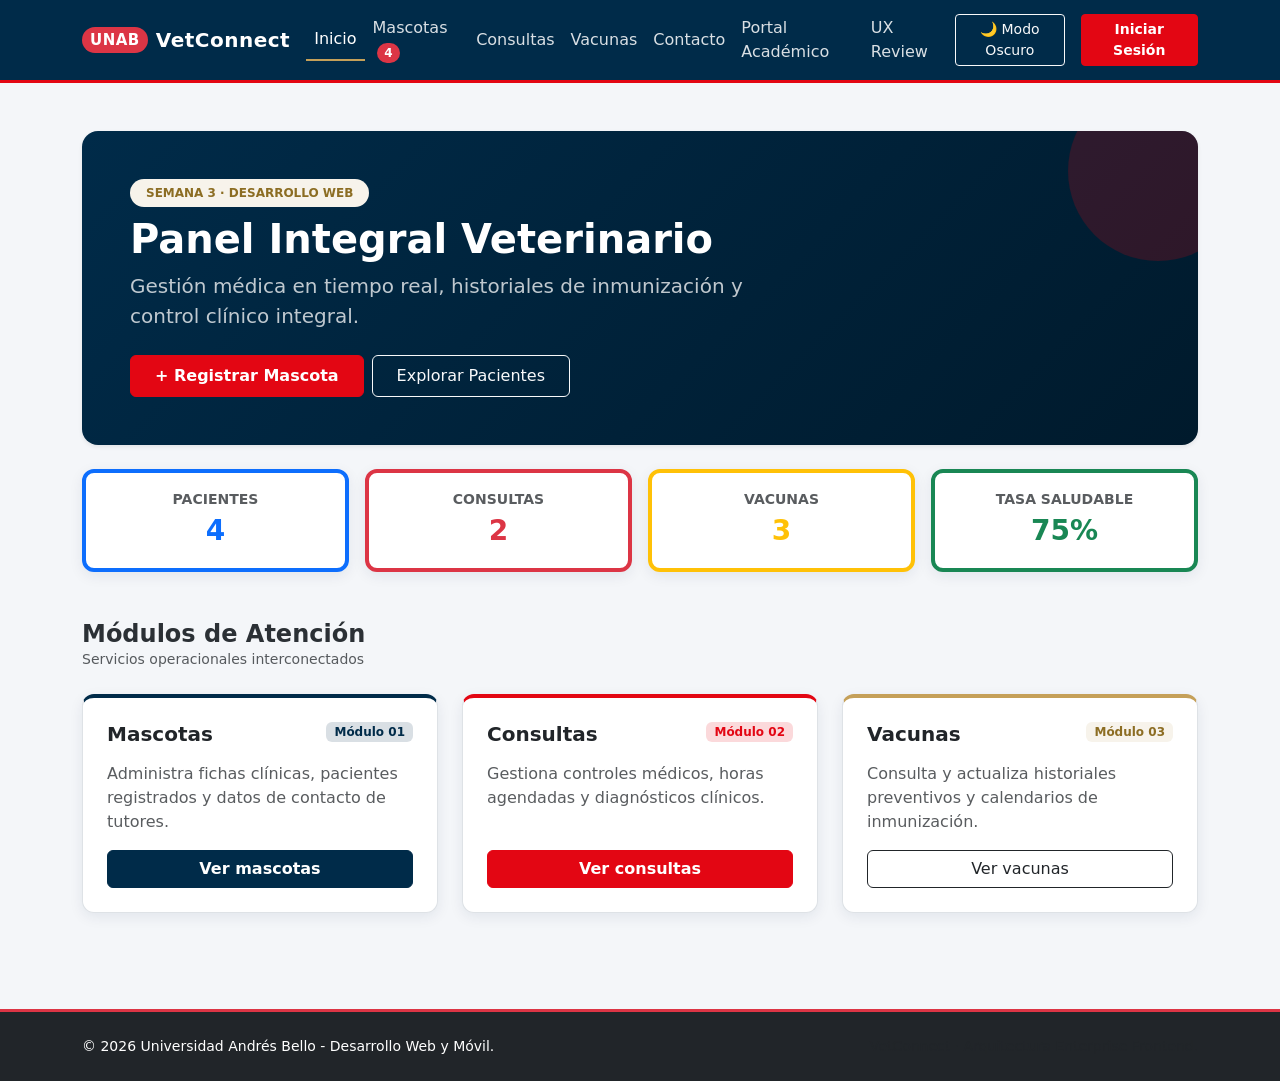
==== index.html @ 2ecb1f31 "feat: estructura raiz y vistas marketplace para evaluacion 1" ====
<!DOCTYPE html>
<html lang="es">
<head>
    <meta charset="UTF-8">
    <meta name="viewport" content="width=device-width, initial-scale=1.0">
    <meta name="description" content="VetConnect UNAB - Sistema Integral de Gestión Veterinaria">
    <title>VetConnect - Portal Veterinario UNAB</title>
    
    <!-- Favicon Embebido SVG UNAB -->
    <link rel="icon" type="image/svg+xml" href="data:image/svg+xml,<svg xmlns='http://www.w3.org/2000/svg' viewBox='0 0 100 100'><circle cx='50' cy='50' r='48' fill='%23002b49'/><path d='M30 40 Q50 20 70 40 Q50 60 30 40 Z' fill='%23e30613'/><circle cx='50' cy='50' r='12' fill='%23c5a059'/></svg>">

    <!-- Bootstrap 5.3.8 CSS -->
    <link href="https://cdn.jsdelivr.net/npm/bootstrap@5.3.8/dist/css/bootstrap.min.css" rel="stylesheet">
    <link rel="stylesheet" href="../css/styles.css">
</head>
<body class="d-flex flex-column min-vh-100">

    <!-- Toast Container Flotante -->
    <div id="toastContainer" class="toast-container position-fixed bottom-0 end-0 p-3" style="z-index: 1080;"></div>

    <!-- Navbar Responsive UNAB -->
    <nav class="navbar navbar-expand-lg navbar-dark navbar-unab sticky-top">
        <div class="container">
            <a class="navbar-brand d-flex align-items-center gap-2" href="index.html">
                <span class="badge bg-danger rounded-pill px-2">UNAB</span>
                <span>VetConnect</span>
            </a>
            <button class="navbar-toggler border-0" type="button" data-bs-toggle="collapse" data-bs-target="#menuPrincipal">
                <span class="navbar-toggler-icon"></span>
            </button>
            <div class="collapse navbar-collapse" id="menuPrincipal">
                <ul class="navbar-nav ms-auto mb-2 mb-lg-0 align-items-lg-center">
                    <li class="nav-item"><a class="nav-link active" href="index.html">Inicio</a></li>
                    <li class="nav-item"><a class="nav-link" href="mascotas.html">Mascotas <span id="contadorMascotas" class="badge bg-danger rounded-pill ms-1">0</span></a></li>
                    <li class="nav-item"><a class="nav-link" href="consultas.html">Consultas</a></li>
                    <li class="nav-item"><a class="nav-link" href="vacunas.html">Vacunas</a></li>
                    <li class="nav-item"><a class="nav-link" href="contacto.html">Contacto</a></li>
                    <li class="nav-item"><a class="nav-link" href="desafio-pantalla.html">Portal Académico</a></li>
                    <li class="nav-item"><a class="nav-link" href="interfaz-mejorada.html">UX Review</a></li>
                    <li class="nav-item mx-lg-2 my-2 my-lg-0">
                        <button id="btnThemeToggle" class="btn btn-sm btn-outline-light w-100">🌙 Modo Oscuro</button>
                    </li>
                    <li class="nav-item ms-lg-2 mt-2 mt-lg-0" id="navAuthContainer">
                        <a class="btn btn-sm btn-unab-primary px-3 w-100" href="login.html">Iniciar Sesión</a>
                    </li>
                </ul>
            </div>
        </div>
    </nav>

    <!-- Contenido Principal -->
    <main class="container my-4 my-md-5 flex-grow-1">

        <!-- Banner Hero Institucional -->
        <section class="hero-banner p-4 p-md-5 mb-4 shadow-sm">
            <div class="row align-items-center position-relative" style="z-index: 1;">
                <div class="col-12 col-lg-8">
                    <span class="badge badge-unab-gold px-3 py-2 rounded-pill mb-2 fw-bold text-uppercase">Semana 3 · Desarrollo Web</span>
                    <h1 class="display-6 fw-bold mb-2">Panel Integral Veterinario</h1>
                    <p class="lead opacity-75 mb-4">Gestión médica en tiempo real, historiales de inmunización y control clínico integral.</p>
                    <div class="d-flex flex-wrap gap-2">
                        <button class="btn btn-unab-primary px-4 py-2" data-bs-toggle="modal" data-bs-target="#modalMascota">
                            + Registrar Mascota
                        </button>
                        <a href="mascotas.html" class="btn btn-outline-light px-4 py-2">Explorar Pacientes</a>
                    </div>
                </div>
            </div>
        </section>

        <!-- Dashboard Métricas en Vivo -->
        <section class="row g-3 mb-5">
            <div class="col-6 col-lg-3">
                <div class="card card-unab p-3 text-center border-start border-primary border-4">
                    <span class="text-muted small fw-bold">PACIENTES</span>
                    <span id="statTotalMascotas" class="fs-3 fw-bold text-primary">0</span>
                </div>
            </div>
            <div class="col-6 col-lg-3">
                <div class="card card-unab p-3 text-center border-start border-danger border-4">
                    <span class="text-muted small fw-bold">CONSULTAS</span>
                    <span id="statTotalConsultas" class="fs-3 fw-bold text-danger">0</span>
                </div>
            </div>
            <div class="col-6 col-lg-3">
                <div class="card card-unab p-3 text-center border-start border-warning border-4">
                    <span class="text-muted small fw-bold">VACUNAS</span>
                    <span id="statTotalVacunas" class="fs-3 fw-bold text-warning">0</span>
                </div>
            </div>
            <div class="col-6 col-lg-3">
                <div class="card card-unab p-3 text-center border-start border-success border-4">
                    <span class="text-muted small fw-bold">TASA SALUDABLE</span>
                    <span id="statTasaActivos" class="fs-3 fw-bold text-success">0%</span>
                </div>
            </div>
        </section>

        <!-- Grid Responsive con 3 Cards de Servicios[cite: 1] -->
        <section class="mb-5">
            <div class="d-flex justify-content-between align-items-center mb-4">
                <div>
                    <h2 class="h4 fw-bold mb-0">Módulos de Atención</h2>
                    <p class="text-muted small mb-0">Servicios operacionales interconectados</p>
                </div>
            </div>

            <div class="row g-4">
                <div class="col-12 col-md-6 col-lg-4">
                    <article class="card card-unab card-accent-navy h-100">
                        <div class="card-body d-flex flex-column p-4">
                            <div class="d-flex justify-content-between align-items-start mb-3">
                                <h3 class="h5 fw-bold mb-0">Mascotas</h3>
                                <span class="badge badge-unab-navy px-2 py-1 rounded">Módulo 01</span>
                            </div>
                            <p class="text-muted flex-grow-1">Administra fichas clínicas, pacientes registrados y datos de contacto de tutores.</p>
                            <a href="mascotas.html" class="btn btn-unab-navy w-100">Ver mascotas</a>
                        </div>
                    </article>
                </div>

                <div class="col-12 col-md-6 col-lg-4">
                    <article class="card card-unab card-accent-red h-100">
                        <div class="card-body d-flex flex-column p-4">
                            <div class="d-flex justify-content-between align-items-start mb-3">
                                <h3 class="h5 fw-bold mb-0">Consultas</h3>
                                <span class="badge badge-unab-red px-2 py-1 rounded">Módulo 02</span>
                            </div>
                            <p class="text-muted flex-grow-1">Gestiona controles médicos, horas agendadas y diagnósticos clínicos.</p>
                            <a href="consultas.html" class="btn btn-unab-primary w-100">Ver consultas</a>
                        </div>
                    </article>
                </div>

                <div class="col-12 col-md-6 col-lg-4">
                    <article class="card card-unab card-accent-gold h-100">
                        <div class="card-body d-flex flex-column p-4">
                            <div class="d-flex justify-content-between align-items-start mb-3">
                                <h3 class="h5 fw-bold mb-0">Vacunas</h3>
                                <span class="badge badge-unab-gold px-2 py-1 rounded">Módulo 03</span>
                            </div>
                            <p class="text-muted flex-grow-1">Consulta y actualiza historiales preventivos y calendarios de inmunización.</p>
                            <a href="vacunas.html" class="btn btn-outline-dark w-100">Ver vacunas</a>
                        </div>
                    </article>
                </div>
            </div>
        </section>

    </main>

    <!-- Modal Registro Mascota[cite: 1] -->
    <div class="modal fade" id="modalMascota" tabindex="-1" aria-labelledby="modalMascotaLabel" aria-hidden="true">
        <div class="modal-dialog modal-dialog-centered">
            <div class="modal-content border-0 shadow-lg">
                <div class="modal-header navbar-unab text-white">
                    <h5 class="modal-title fw-bold" id="modalMascotaLabel">Registrar Nueva Mascota</h5>
                    <button type="button" class="btn-close btn-close-white" data-bs-dismiss="modal"></button>
                </div>
                <div class="modal-body p-4">
                    <form id="formNuevaMascota" class="needs-validation" novalidate>
                        <div class="mb-3">
                            <label for="nombreMascota" class="form-label fw-semibold">Nombre de la Mascota</label>
                            <input type="text" class="form-control" id="nombreMascota" placeholder="Ej. Pelusa" required>
                            <div class="invalid-feedback">Ingresa un nombre válido.</div>
                        </div>
                        <div class="row g-2 mb-3">
                            <div class="col-6">
                                <label for="especieMascota" class="form-label fw-semibold">Especie</label>
                                <select class="form-select" id="especieMascota" required>
                                    <option value="Perro">Perro</option>
                                    <option value="Gato">Gato</option>
                                    <option value="Otro">Otro</option>
                                </select>
                            </div>
                            <div class="col-6">
                                <label for="edadMascota" class="form-label fw-semibold">Edad (Años)</label>
                                <input type="number" class="form-control" id="edadMascota" min="0" max="35" placeholder="Ej. 3" required>
                                <div class="invalid-feedback">Ingresa una edad.</div>
                            </div>
                        </div>
                        <div class="mb-3">
                            <label for="tutorMascota" class="form-label fw-semibold">Nombre del Tutor</label>
                            <input type="text" class="form-control" id="tutorMascota" placeholder="Ej. Roberto Díaz" required>
                            <div class="invalid-feedback">Ingresa el nombre del responsable.</div>
                        </div>
                        <div class="mb-3">
                            <label for="telefonoMascota" class="form-label fw-semibold">Teléfono de Contacto</label>
                            <input type="tel" class="form-control" id="telefonoMascota" placeholder="+56 9 1234 5678">
                        </div>
                        <div class="mb-4">
                            <label for="estadoMascota" class="form-label fw-semibold">Estado Clínico</label>
                            <select class="form-select" id="estadoMascota">
                                <option value="Activo">Activo / Saludable</option>
                                <option value="En tratamiento">En tratamiento</option>
                            </select>
                        </div>
                        <button type="submit" class="btn btn-unab-primary w-100 py-2">Guardar Mascota</button>
                    </form>
                </div>
            </div>
        </div>
    </div>

    <!-- Footer[cite: 1] -->
    <footer class="bg-dark text-white py-4 mt-auto border-top border-danger border-3">
        <div class="container text-center text-md-between d-flex flex-column flex-md-row justify-content-between align-items-center gap-2">
            <span class="small">&copy; 2026 Universidad Andrés Bello - Desarrollo Web y Móvil.</span>
            <span class="small text-muted">VetConnect · Arquitectura Enterprise Frontend.</span>
        </div>
    </footer>

    <!-- Bootstrap 5.3.8 Bundle JS[cite: 1] -->
    <script src="https://cdn.jsdelivr.net/npm/bootstrap@5.3.8/dist/js/bootstrap.bundle.min.js"></script>
    <script src="../js/main.js"></script>
</body>
</html>
---- css/styles.css ----
:root {
    --unab-navy: #002b49;
    --unab-navy-dark: #001a2c;
    --unab-red: #e30613;
    --unab-red-hover: #b8050f;
    --unab-gold: #c5a059;
    --unab-gold-light: #f7f3eb;
    --bg-surface: #f4f6f9;
    --card-bg: #ffffff;
    --text-main: #2b3035;
    --text-muted-custom: #6c757d;
    --border-color: #dee2e6;
    --card-shadow: 0 4px 14px rgba(0, 43, 73, 0.08);
    --card-shadow-hover: 0 12px 28px rgba(0, 43, 73, 0.15);
    --transition: all 0.25s ease-in-out;
}

[data-bs-theme="dark"] {
    --bg-surface: #0f172a;
    --card-bg: #1e293b;
    --text-main: #f8fafc;
    --text-muted-custom: #94a3b8;
    --border-color: #334155;
    --card-shadow: 0 4px 14px rgba(0, 0, 0, 0.4);
    --card-shadow-hover: 0 12px 28px rgba(0, 0, 0, 0.6);
}

body {
    font-family: system-ui, -apple-system, "Segoe UI", Roboto, "Helvetica Neue", sans-serif;
    color: var(--text-main);
    background-color: var(--bg-surface);
    transition: background-color var(--transition), color var(--transition);
}

/* Navbar UNAB */
.navbar-unab {
    background-color: var(--unab-navy) !important;
    border-bottom: 3px solid var(--unab-red);
}

.navbar-unab .navbar-brand {
    font-weight: 800;
    letter-spacing: 0.5px;
}

.navbar-unab .nav-link {
    color: rgba(255, 255, 255, 0.85);
    font-weight: 500;
    transition: var(--transition);
}

.navbar-unab .nav-link:hover,
.navbar-unab .nav-link.active {
    color: #ffffff;
    border-bottom: 2px solid var(--unab-gold);
}

/* Botones UNAB */
.btn-unab-primary {
    background-color: var(--unab-red);
    border-color: var(--unab-red);
    color: #ffffff;
    font-weight: 600;
    transition: var(--transition);
}

.btn-unab-primary:hover {
    background-color: var(--unab-red-hover);
    border-color: var(--unab-red-hover);
    color: #ffffff;
    transform: translateY(-2px);
    box-shadow: 0 4px 12px rgba(227, 6, 19, 0.25);
}

.btn-unab-navy {
    background-color: var(--unab-navy);
    border-color: var(--unab-navy);
    color: #ffffff;
    font-weight: 600;
    transition: var(--transition);
}

.btn-unab-navy:hover {
    background-color: var(--unab-navy-dark);
    border-color: var(--unab-navy-dark);
    color: #ffffff;
    transform: translateY(-2px);
}

/* Cards & Microinteracciones UI/UX */
.card-unab {
    border: 1px solid var(--border-color);
    border-radius: 12px;
    background-color: var(--card-bg);
    box-shadow: var(--card-shadow);
    transition: var(--transition);
    overflow: hidden;
}

.card-unab:hover {
    transform: translateY(-4px);
    box-shadow: var(--card-shadow-hover);
}

.card-accent-red {
    border-top: 4px solid var(--unab-red);
}

.card-accent-navy {
    border-top: 4px solid var(--unab-navy);
}

.card-accent-gold {
    border-top: 4px solid var(--unab-gold);
}

/* Badges */
.badge-unab-navy {
    background-color: rgba(0, 43, 73, 0.15);
    color: var(--unab-navy);
}

[data-bs-theme="dark"] .badge-unab-navy {
    background-color: rgba(14, 165, 233, 0.2);
    color: #38bdf8;
}

.badge-unab-red {
    background-color: rgba(227, 6, 19, 0.15);
    color: var(--unab-red);
}

[data-bs-theme="dark"] .badge-unab-red {
    background-color: rgba(239, 68, 68, 0.2);
    color: #f87171;
}

.badge-unab-gold {
    background-color: var(--unab-gold-light);
    color: #8c6d23;
}

/* Tablas */
.table-unab thead th {
    background-color: var(--unab-navy);
    color: #ffffff;
    font-weight: 600;
    border: none;
}

/* Banner Hero */
.hero-banner {
    background: linear-gradient(135deg, var(--unab-navy) 0%, var(--unab-navy-dark) 100%);
    color: #ffffff;
    border-radius: 16px;
    position: relative;
    overflow: hidden;
}

.hero-banner::after {
    content: "";
    position: absolute;
    top: -50px;
    right: -50px;
    width: 180px;
    height: 180px;
    background-color: rgba(227, 6, 19, 0.2);
    border-radius: 50%;
}
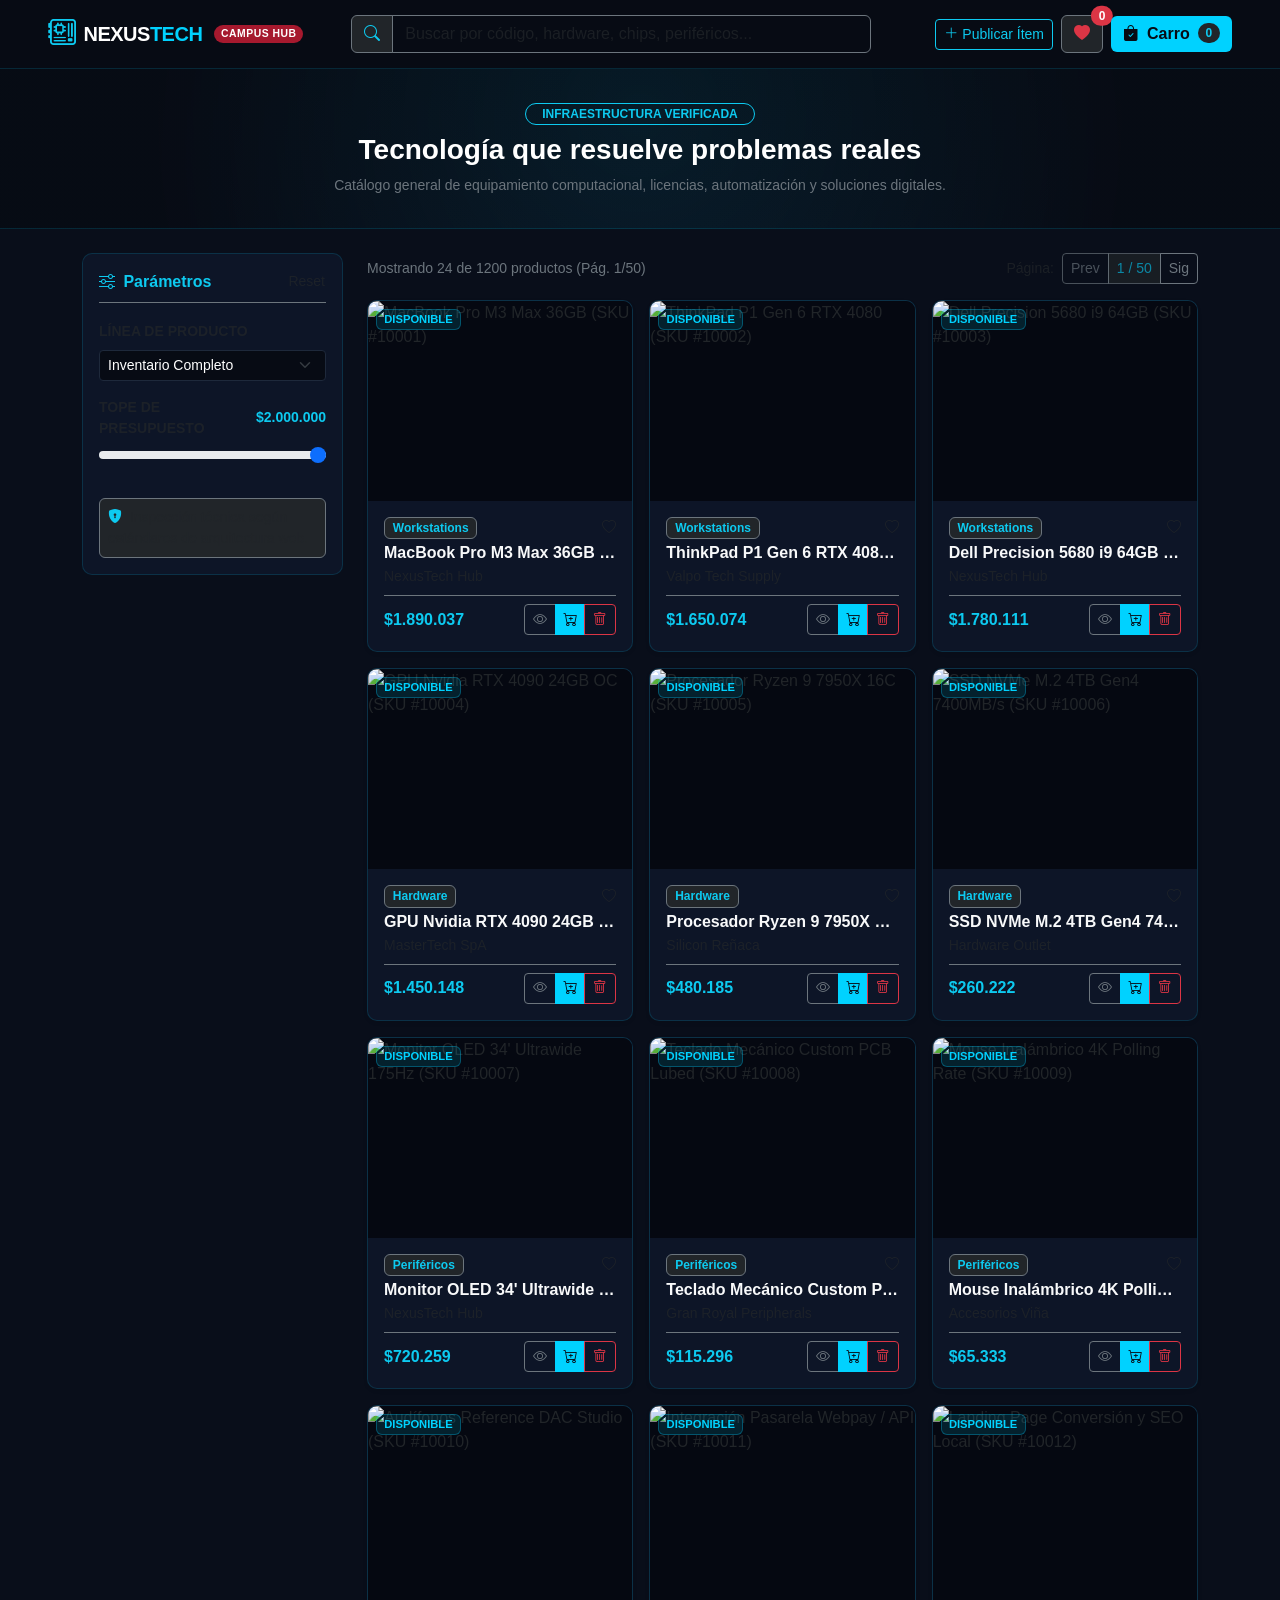
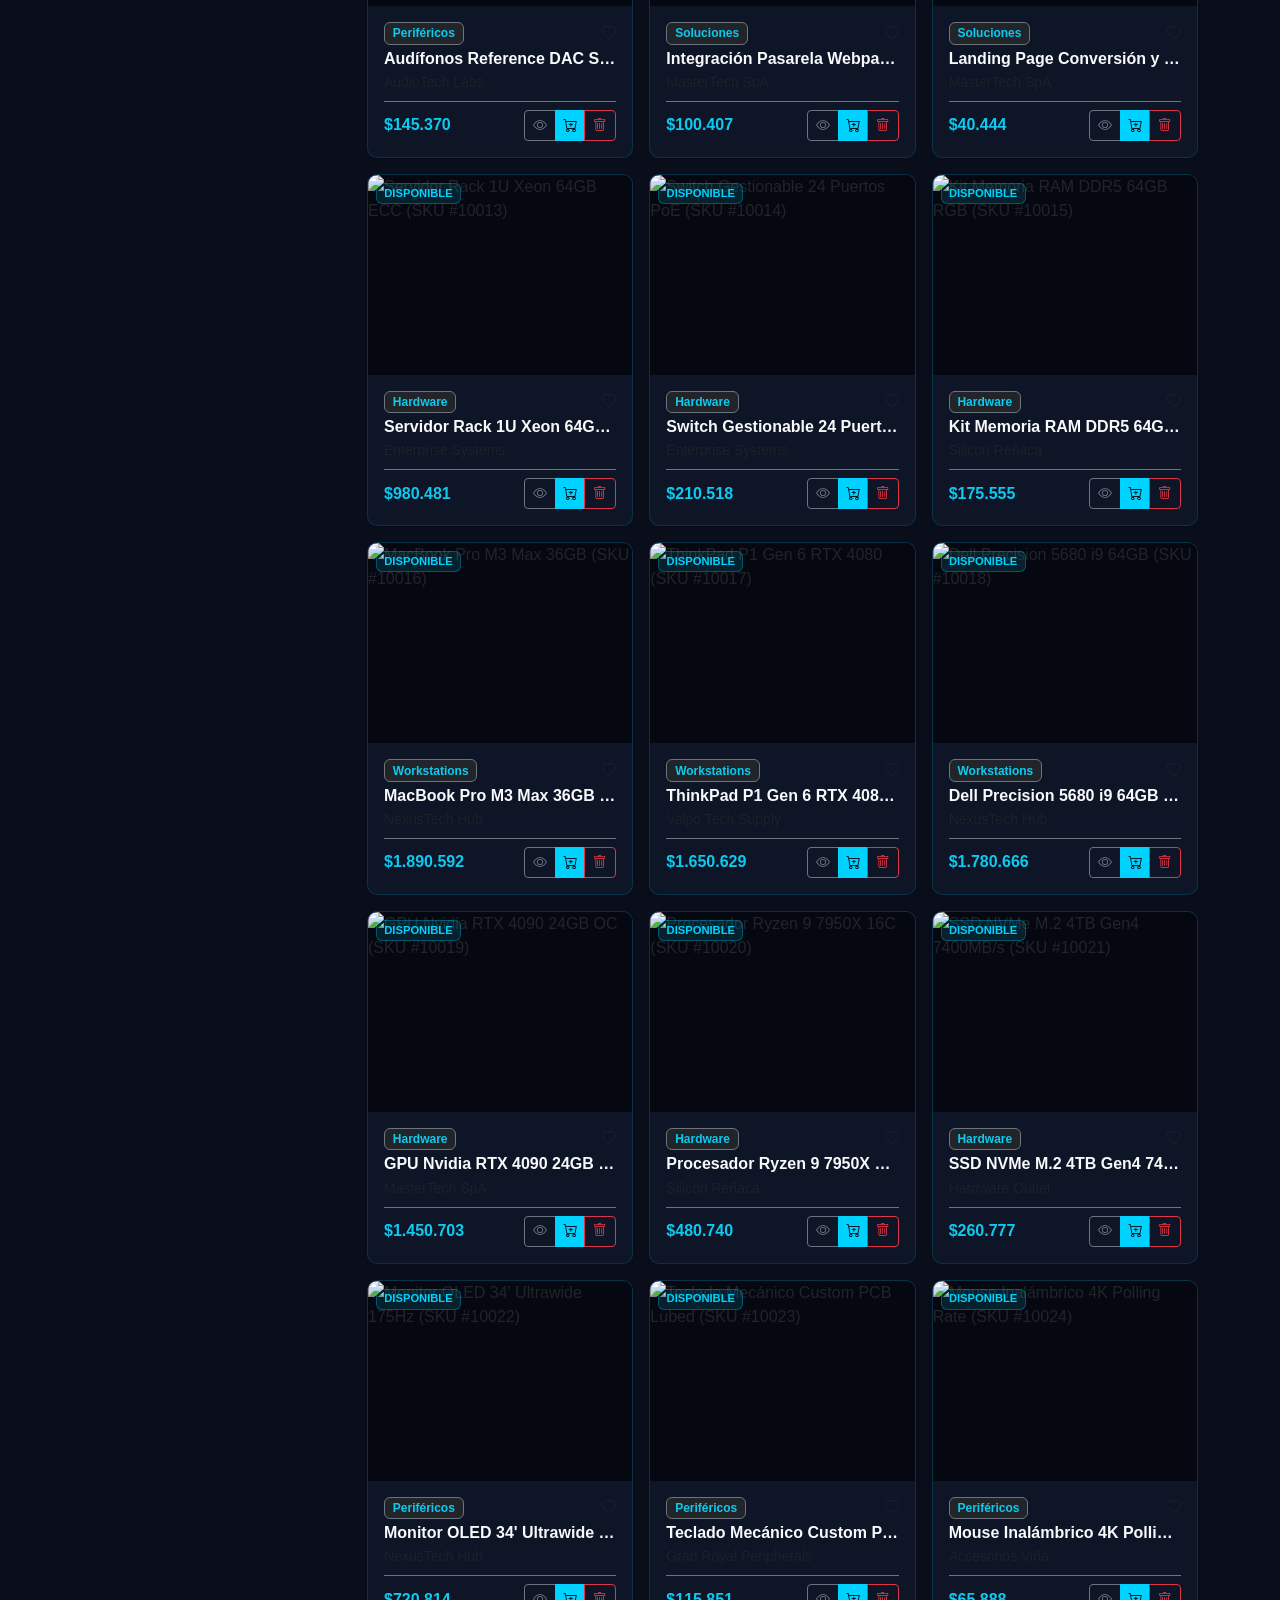
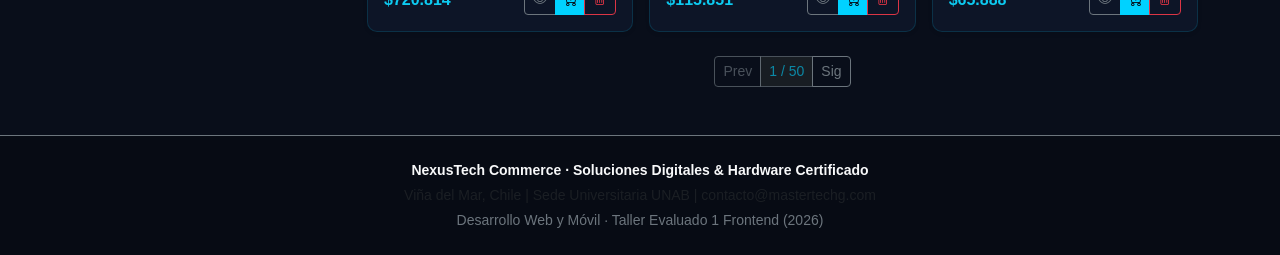
==== commit 5942ae76: "feat: release definitiva NexusTech Marketplace con 1200 items y UI profesional" ====
--- a/index.html
+++ b/index.html
@@ -1,217 +1,248 @@
 <!DOCTYPE html>
 <html lang="es">
 <head>
-    <meta charset="UTF-8">
-    <meta name="viewport" content="width=device-width, initial-scale=1.0">
-    <meta name="description" content="VetConnect UNAB - Sistema Integral de Gestión Veterinaria">
-    <title>VetConnect - Portal Veterinario UNAB</title>
-    
-    <!-- Favicon Embebido SVG UNAB -->
-    <link rel="icon" type="image/svg+xml" href="data:image/svg+xml,<svg xmlns='http://www.w3.org/2000/svg' viewBox='0 0 100 100'><circle cx='50' cy='50' r='48' fill='%23002b49'/><path d='M30 40 Q50 20 70 40 Q50 60 30 40 Z' fill='%23e30613'/><circle cx='50' cy='50' r='12' fill='%23c5a059'/></svg>">
-
-    <!-- Bootstrap 5.3.8 CSS -->
-    <link href="https://cdn.jsdelivr.net/npm/bootstrap@5.3.8/dist/css/bootstrap.min.css" rel="stylesheet">
-    <link rel="stylesheet" href="../css/styles.css">
+  <meta charset="UTF-8">
+  <meta name="viewport" content="width=device-width, initial-scale=1.0">
+  <title>NexusTech Store | Marketplace de Tecnología & Comunidad</title>
+  <link href="https://cdn.jsdelivr.net/npm/bootstrap@5.3.3/dist/css/bootstrap.min.css" rel="stylesheet">
+  <link href="https://cdn.jsdelivr.net/npm/bootstrap-icons@1.11.3/font/bootstrap-icons.min.css" rel="stylesheet">
+  <link rel="stylesheet" href="css/styles.css">
 </head>
-<body class="d-flex flex-column min-vh-100">
-
-    <!-- Toast Container Flotante -->
-    <div id="toastContainer" class="toast-container position-fixed bottom-0 end-0 p-3" style="z-index: 1080;"></div>
-
-    <!-- Navbar Responsive UNAB -->
-    <nav class="navbar navbar-expand-lg navbar-dark navbar-unab sticky-top">
-        <div class="container">
-            <a class="navbar-brand d-flex align-items-center gap-2" href="index.html">
-                <span class="badge bg-danger rounded-pill px-2">UNAB</span>
-                <span>VetConnect</span>
-            </a>
-            <button class="navbar-toggler border-0" type="button" data-bs-toggle="collapse" data-bs-target="#menuPrincipal">
-                <span class="navbar-toggler-icon"></span>
+<body>
+
+  <!-- NAVBAR ESTILO SHOPIFY / TECH -->
+  <nav class="navbar navbar-expand-lg navbar-dark navbar-tech sticky-top py-2">
+    <div class="container-fluid px-3 px-lg-5">
+      <a class="navbar-brand brand-tech d-flex align-items-center gap-2" href="#">
+        <i class="bi bi-motherboard text-info fs-3"></i>
+        <span>NEXUS<span class="accent">TECH</span></span>
+        <span class="badge badge-unab rounded-pill ms-1">CAMPUS HUB</span>
+      </a>
+
+      <button class="navbar-toggler border-0" type="button" data-bs-toggle="collapse" data-bs-target="#menuPrincipal">
+        <span class="navbar-toggler-icon"></span>
+      </button>
+
+      <div class="collapse navbar-collapse mt-2 mt-lg-0" id="menuPrincipal">
+        <div class="mx-lg-auto my-2 my-lg-0 w-100" style="max-width: 520px;">
+          <div class="input-group">
+            <span class="input-group-text bg-dark border-secondary text-info"><i class="bi bi-search"></i></span>
+            <input id="inputBuscar" class="form-control border-secondary" type="search" placeholder="Buscar por código, hardware, chips, periféricos...">
+          </div>
+        </div>
+
+        <ul class="navbar-nav ms-auto align-items-center gap-2">
+          <li class="nav-item w-100 w-lg-auto">
+            <button class="btn btn-outline-info btn-sm w-100 d-flex align-items-center justify-content-center gap-1" data-bs-toggle="modal" data-bs-target="#modalNuevoProducto">
+              <i class="bi bi-plus-lg"></i> Publicar Ítem
             </button>
-            <div class="collapse navbar-collapse" id="menuPrincipal">
-                <ul class="navbar-nav ms-auto mb-2 mb-lg-0 align-items-lg-center">
-                    <li class="nav-item"><a class="nav-link active" href="index.html">Inicio</a></li>
-                    <li class="nav-item"><a class="nav-link" href="mascotas.html">Mascotas <span id="contadorMascotas" class="badge bg-danger rounded-pill ms-1">0</span></a></li>
-                    <li class="nav-item"><a class="nav-link" href="consultas.html">Consultas</a></li>
-                    <li class="nav-item"><a class="nav-link" href="vacunas.html">Vacunas</a></li>
-                    <li class="nav-item"><a class="nav-link" href="contacto.html">Contacto</a></li>
-                    <li class="nav-item"><a class="nav-link" href="desafio-pantalla.html">Portal Académico</a></li>
-                    <li class="nav-item"><a class="nav-link" href="interfaz-mejorada.html">UX Review</a></li>
-                    <li class="nav-item mx-lg-2 my-2 my-lg-0">
-                        <button id="btnThemeToggle" class="btn btn-sm btn-outline-light w-100">🌙 Modo Oscuro</button>
-                    </li>
-                    <li class="nav-item ms-lg-2 mt-2 mt-lg-0" id="navAuthContainer">
-                        <a class="btn btn-sm btn-unab-primary px-3 w-100" href="login.html">Iniciar Sesión</a>
-                    </li>
-                </ul>
-            </div>
-        </div>
-    </nav>
-
-    <!-- Contenido Principal -->
-    <main class="container my-4 my-md-5 flex-grow-1">
-
-        <!-- Banner Hero Institucional -->
-        <section class="hero-banner p-4 p-md-5 mb-4 shadow-sm">
-            <div class="row align-items-center position-relative" style="z-index: 1;">
-                <div class="col-12 col-lg-8">
-                    <span class="badge badge-unab-gold px-3 py-2 rounded-pill mb-2 fw-bold text-uppercase">Semana 3 · Desarrollo Web</span>
-                    <h1 class="display-6 fw-bold mb-2">Panel Integral Veterinario</h1>
-                    <p class="lead opacity-75 mb-4">Gestión médica en tiempo real, historiales de inmunización y control clínico integral.</p>
-                    <div class="d-flex flex-wrap gap-2">
-                        <button class="btn btn-unab-primary px-4 py-2" data-bs-toggle="modal" data-bs-target="#modalMascota">
-                            + Registrar Mascota
-                        </button>
-                        <a href="mascotas.html" class="btn btn-outline-light px-4 py-2">Explorar Pacientes</a>
-                    </div>
-                </div>
-            </div>
-        </section>
-
-        <!-- Dashboard Métricas en Vivo -->
-        <section class="row g-3 mb-5">
-            <div class="col-6 col-lg-3">
-                <div class="card card-unab p-3 text-center border-start border-primary border-4">
-                    <span class="text-muted small fw-bold">PACIENTES</span>
-                    <span id="statTotalMascotas" class="fs-3 fw-bold text-primary">0</span>
-                </div>
-            </div>
-            <div class="col-6 col-lg-3">
-                <div class="card card-unab p-3 text-center border-start border-danger border-4">
-                    <span class="text-muted small fw-bold">CONSULTAS</span>
-                    <span id="statTotalConsultas" class="fs-3 fw-bold text-danger">0</span>
-                </div>
-            </div>
-            <div class="col-6 col-lg-3">
-                <div class="card card-unab p-3 text-center border-start border-warning border-4">
-                    <span class="text-muted small fw-bold">VACUNAS</span>
-                    <span id="statTotalVacunas" class="fs-3 fw-bold text-warning">0</span>
-                </div>
-            </div>
-            <div class="col-6 col-lg-3">
-                <div class="card card-unab p-3 text-center border-start border-success border-4">
-                    <span class="text-muted small fw-bold">TASA SALUDABLE</span>
-                    <span id="statTasaActivos" class="fs-3 fw-bold text-success">0%</span>
-                </div>
-            </div>
-        </section>
-
-        <!-- Grid Responsive con 3 Cards de Servicios[cite: 1] -->
-        <section class="mb-5">
-            <div class="d-flex justify-content-between align-items-center mb-4">
-                <div>
-                    <h2 class="h4 fw-bold mb-0">Módulos de Atención</h2>
-                    <p class="text-muted small mb-0">Servicios operacionales interconectados</p>
-                </div>
-            </div>
-
-            <div class="row g-4">
-                <div class="col-12 col-md-6 col-lg-4">
-                    <article class="card card-unab card-accent-navy h-100">
-                        <div class="card-body d-flex flex-column p-4">
-                            <div class="d-flex justify-content-between align-items-start mb-3">
-                                <h3 class="h5 fw-bold mb-0">Mascotas</h3>
-                                <span class="badge badge-unab-navy px-2 py-1 rounded">Módulo 01</span>
-                            </div>
-                            <p class="text-muted flex-grow-1">Administra fichas clínicas, pacientes registrados y datos de contacto de tutores.</p>
-                            <a href="mascotas.html" class="btn btn-unab-navy w-100">Ver mascotas</a>
-                        </div>
-                    </article>
-                </div>
-
-                <div class="col-12 col-md-6 col-lg-4">
-                    <article class="card card-unab card-accent-red h-100">
-                        <div class="card-body d-flex flex-column p-4">
-                            <div class="d-flex justify-content-between align-items-start mb-3">
-                                <h3 class="h5 fw-bold mb-0">Consultas</h3>
-                                <span class="badge badge-unab-red px-2 py-1 rounded">Módulo 02</span>
-                            </div>
-                            <p class="text-muted flex-grow-1">Gestiona controles médicos, horas agendadas y diagnósticos clínicos.</p>
-                            <a href="consultas.html" class="btn btn-unab-primary w-100">Ver consultas</a>
-                        </div>
-                    </article>
-                </div>
-
-                <div class="col-12 col-md-6 col-lg-4">
-                    <article class="card card-unab card-accent-gold h-100">
-                        <div class="card-body d-flex flex-column p-4">
-                            <div class="d-flex justify-content-between align-items-start mb-3">
-                                <h3 class="h5 fw-bold mb-0">Vacunas</h3>
-                                <span class="badge badge-unab-gold px-2 py-1 rounded">Módulo 03</span>
-                            </div>
-                            <p class="text-muted flex-grow-1">Consulta y actualiza historiales preventivos y calendarios de inmunización.</p>
-                            <a href="vacunas.html" class="btn btn-outline-dark w-100">Ver vacunas</a>
-                        </div>
-                    </article>
-                </div>
-            </div>
-        </section>
-
-    </main>
-
-    <!-- Modal Registro Mascota[cite: 1] -->
-    <div class="modal fade" id="modalMascota" tabindex="-1" aria-labelledby="modalMascotaLabel" aria-hidden="true">
-        <div class="modal-dialog modal-dialog-centered">
-            <div class="modal-content border-0 shadow-lg">
-                <div class="modal-header navbar-unab text-white">
-                    <h5 class="modal-title fw-bold" id="modalMascotaLabel">Registrar Nueva Mascota</h5>
-                    <button type="button" class="btn-close btn-close-white" data-bs-dismiss="modal"></button>
-                </div>
-                <div class="modal-body p-4">
-                    <form id="formNuevaMascota" class="needs-validation" novalidate>
-                        <div class="mb-3">
-                            <label for="nombreMascota" class="form-label fw-semibold">Nombre de la Mascota</label>
-                            <input type="text" class="form-control" id="nombreMascota" placeholder="Ej. Pelusa" required>
-                            <div class="invalid-feedback">Ingresa un nombre válido.</div>
-                        </div>
-                        <div class="row g-2 mb-3">
-                            <div class="col-6">
-                                <label for="especieMascota" class="form-label fw-semibold">Especie</label>
-                                <select class="form-select" id="especieMascota" required>
-                                    <option value="Perro">Perro</option>
-                                    <option value="Gato">Gato</option>
-                                    <option value="Otro">Otro</option>
-                                </select>
-                            </div>
-                            <div class="col-6">
-                                <label for="edadMascota" class="form-label fw-semibold">Edad (Años)</label>
-                                <input type="number" class="form-control" id="edadMascota" min="0" max="35" placeholder="Ej. 3" required>
-                                <div class="invalid-feedback">Ingresa una edad.</div>
-                            </div>
-                        </div>
-                        <div class="mb-3">
-                            <label for="tutorMascota" class="form-label fw-semibold">Nombre del Tutor</label>
-                            <input type="text" class="form-control" id="tutorMascota" placeholder="Ej. Roberto Díaz" required>
-                            <div class="invalid-feedback">Ingresa el nombre del responsable.</div>
-                        </div>
-                        <div class="mb-3">
-                            <label for="telefonoMascota" class="form-label fw-semibold">Teléfono de Contacto</label>
-                            <input type="tel" class="form-control" id="telefonoMascota" placeholder="+56 9 1234 5678">
-                        </div>
-                        <div class="mb-4">
-                            <label for="estadoMascota" class="form-label fw-semibold">Estado Clínico</label>
-                            <select class="form-select" id="estadoMascota">
-                                <option value="Activo">Activo / Saludable</option>
-                                <option value="En tratamiento">En tratamiento</option>
-                            </select>
-                        </div>
-                        <button type="submit" class="btn btn-unab-primary w-100 py-2">Guardar Mascota</button>
-                    </form>
-                </div>
-            </div>
-        </div>
-    </div>
-
-    <!-- Footer[cite: 1] -->
-    <footer class="bg-dark text-white py-4 mt-auto border-top border-danger border-3">
-        <div class="container text-center text-md-between d-flex flex-column flex-md-row justify-content-between align-items-center gap-2">
-            <span class="small">&copy; 2026 Universidad Andrés Bello - Desarrollo Web y Móvil.</span>
-            <span class="small text-muted">VetConnect · Arquitectura Enterprise Frontend.</span>
-        </div>
-    </footer>
-
-    <!-- Bootstrap 5.3.8 Bundle JS[cite: 1] -->
-    <script src="https://cdn.jsdelivr.net/npm/bootstrap@5.3.8/dist/js/bootstrap.bundle.min.js"></script>
-    <script src="../js/main.js"></script>
+          </li>
+          <li class="nav-item">
+            <button id="btnFavoritos" class="btn btn-dark position-relative text-white border-secondary">
+              <i class="bi bi-heart-fill text-danger"></i>
+              <span id="badgeFavoritos" class="position-absolute top-0 start-100 translate-middle badge rounded-pill bg-danger">0</span>
+            </button>
+          </li>
+          <li class="nav-item">
+            <button class="btn btn-cyan position-relative d-flex align-items-center gap-2" data-bs-toggle="offcanvas" data-bs-target="#offcanvasCarrito">
+              <i class="bi bi-bag-check-fill"></i>
+              <span>Carro</span>
+              <span id="badgeCarrito" class="badge bg-dark text-info rounded-pill">0</span>
+            </button>
+          </li>
+        </ul>
+      </div>
+    </div>
+  </nav>
+
+  <!-- HERO BANNER -->
+  <header class="hero-shopify py-4 text-center">
+    <div class="container py-2">
+      <span class="badge rounded-pill border border-info text-info mb-2 px-3 py-1">INFRAESTRUCTURA VERIFICADA</span>
+      <h1 class="h3 fw-bold text-white mb-2">Tecnología que resuelve problemas reales</h1>
+      <p class="text-secondary small mb-0">Catálogo general de equipamiento computacional, licencias, automatización y soluciones digitales.</p>
+    </div>
+  </header>
+
+  <div class="container mt-3">
+    <div id="contenedorAlertas"></div>
+  </div>
+
+  <!-- CATÁLOGO PRINCIPAL -->
+  <main class="container my-4">
+    <div class="row g-4">
+      
+      <!-- SIDEBAR FILTROS -->
+      <aside class="col-lg-3">
+        <div class="card card-shop p-3 sticky-top" style="top: 80px;">
+          <div class="d-flex justify-content-between align-items-center mb-3 border-bottom border-secondary pb-2">
+            <span class="fw-bold text-info"><i class="bi bi-sliders me-1"></i> Parámetros</span>
+            <button id="btnLimpiarFiltros" class="btn btn-link btn-sm text-decoration-none text-muted p-0">Reset</button>
+          </div>
+
+          <div class="mb-3">
+            <label class="form-label small text-muted text-uppercase fw-semibold">Línea de Producto</label>
+            <select id="selectCategoria" class="form-select form-select-sm">
+              <option value="todas">Inventario Completo</option>
+              <option value="Workstations">Laptops & Workstations</option>
+              <option value="Hardware">Componentes & GPUs</option>
+              <option value="Periféricos">Audio & Periféricos</option>
+              <option value="Soluciones">Integraciones & Cloud</option>
+            </select>
+          </div>
+
+          <div class="mb-3">
+            <div class="d-flex justify-content-between align-items-center mb-1">
+              <label class="form-label small text-muted text-uppercase fw-semibold mb-0">Tope de Presupuesto</label>
+              <span id="labelPrecioMax" class="fw-bold text-info small">$2.000.000</span>
+            </div>
+            <input type="range" class="form-range" id="rangePrecio" min="20000" max="2000000" step="20000" value="2000000">
+          </div>
+
+          <div class="p-2 rounded bg-dark border border-secondary small text-muted mt-2">
+            <i class="bi bi-shield-lock-fill text-info me-1"></i> Inspección técnica según estándares de arquitectura web.
+          </div>
+        </div>
+      </aside>
+
+      <!-- FEED DE PRODUCTOS -->
+      <section class="col-lg-9">
+        <div class="d-flex justify-content-between align-items-center mb-3">
+          <span id="contadorProductos" class="text-secondary small">Procesando catálogo...</span>
+          <div class="d-flex align-items-center gap-2">
+            <span class="small text-muted">Página:</span>
+            <div id="paginadorBotones" class="btn-group btn-group-sm"></div>
+          </div>
+        </div>
+
+        <div id="grillaProductos" class="row row-cols-1 row-cols-md-2 row-cols-xl-3 g-3"></div>
+
+        <!-- Paginación inferior -->
+        <div class="d-flex justify-content-center mt-4">
+          <div id="paginadorInferior" class="btn-group"></div>
+        </div>
+      </section>
+
+    </div>
+  </main>
+
+  <!-- OFFCANVAS: CARRO -->
+  <div class="offcanvas offcanvas-end" tabindex="-1" id="offcanvasCarrito">
+    <div class="offcanvas-header border-bottom border-secondary">
+      <h5 class="offcanvas-title fw-bold text-info"><i class="bi bi-cart3 me-2"></i>Orden de Compra</h5>
+      <button type="button" class="btn-close btn-close-white" data-bs-toggle="offcanvas"></button>
+    </div>
+    <div class="offcanvas-body d-flex flex-column">
+      <div id="listaCarrito" class="flex-grow-1 overflow-auto mb-3"></div>
+      <div class="border-top border-secondary pt-3">
+        <div class="d-flex justify-content-between align-items-center mb-3">
+          <span class="text-muted">Subtotal:</span>
+          <span id="totalCarrito" class="h4 mb-0 fw-bold text-info">$0</span>
+        </div>
+        <button id="btnFinalizarCompra" class="btn btn-unab w-100 py-2 fw-bold">
+          Simular Checkout Inmediato
+        </button>
+      </div>
+    </div>
+  </div>
+
+  <!-- MODAL: DETALLE -->
+  <div class="modal fade" id="modalDetalle" tabindex="-1">
+    <div class="modal-dialog modal-dialog-centered">
+      <div class="modal-content">
+        <div class="modal-header border-secondary">
+          <h5 id="modalDetalleTitulo" class="modal-title fw-bold text-white">Especificación</h5>
+          <button type="button" class="btn-close btn-close-white" data-bs-toggle="modal"></button>
+        </div>
+        <div class="modal-body">
+          <img id="modalDetalleImg" src="" class="img-fluid rounded mb-3 w-100" style="max-height: 250px; object-fit: cover;" alt="Producto">
+          <p id="modalDetalleDesc" class="text-secondary small"></p>
+          <div class="d-flex justify-content-between align-items-center mb-3">
+            <span class="badge bg-dark border border-secondary" id="modalDetalleCat"></span>
+            <span class="h4 text-info fw-bold mb-0" id="modalDetallePrecio"></span>
+          </div>
+          <div class="p-3 rounded bg-dark border border-secondary">
+            <div class="small text-muted fw-bold text-uppercase mb-1"><i class="bi bi-person-check-fill text-info me-1"></i> Despachador / Proveedor</div>
+            <div class="fw-semibold text-light" id="modalDetalleVendedor"></div>
+            <div class="small text-muted" id="modalDetalleContacto"></div>
+          </div>
+        </div>
+        <div class="modal-footer border-secondary">
+          <button id="btnModalAddCart" type="button" class="btn btn-cyan w-100">
+            <i class="bi bi-cart-plus-fill me-1"></i> Añadir a Orden
+          </button>
+        </div>
+      </div>
+    </div>
+  </div>
+
+  <!-- MODAL: PUBLICAR -->
+  <div class="modal fade" id="modalNuevoProducto" tabindex="-1">
+    <div class="modal-dialog">
+      <div class="modal-content">
+        <div class="modal-header border-secondary">
+          <h5 class="modal-title fw-bold text-white"><i class="bi bi-cpu text-info me-2"></i>Registrar Publicación</h5>
+          <button type="button" class="btn-close btn-close-white" data-bs-toggle="modal"></button>
+        </div>
+        <form id="formNuevoProducto" novalidate>
+          <div class="modal-body">
+            <div class="mb-3">
+              <label class="form-label small fw-semibold text-muted">Nombre del Ítem / Hardware *</label>
+              <input type="text" class="form-control" id="formNombre" required minlength="4" placeholder="Ej. GPU Nvidia RTX 4080 16GB">
+              <div class="invalid-feedback">Indica al menos 4 caracteres.</div>
+            </div>
+            <div class="row g-2 mb-3">
+              <div class="col-md-6">
+                <label class="form-label small fw-semibold text-muted">Precio Unitario (CLP) *</label>
+                <input type="number" class="form-control" id="formPrecio" required min="1000" placeholder="Ej. 650000">
+                <div class="invalid-feedback">Mínimo $1.000.</div>
+              </div>
+              <div class="col-md-6">
+                <label class="form-label small fw-semibold text-muted">Línea Técnica *</label>
+                <select class="form-select" id="formCategoria" required>
+                  <option value="">Elegir...</option>
+                  <option value="Workstations">Workstations</option>
+                  <option value="Hardware">Hardware</option>
+                  <option value="Periféricos">Periféricos</option>
+                  <option value="Soluciones">Soluciones</option>
+                </select>
+                <div class="invalid-feedback">Selecciona una línea.</div>
+              </div>
+            </div>
+            <div class="mb-3">
+              <label class="form-label small fw-semibold text-muted">Enlace Fotografía (Opcional)</label>
+              <input type="url" class="form-control" id="formImg" placeholder="https://images.unsplash.com/...">
+            </div>
+            <div class="mb-3">
+              <label class="form-label small fw-semibold text-muted">Ficha Técnica & Estado *</label>
+              <textarea class="form-control" id="formDesc" rows="2" required minlength="10" placeholder="Rendimiento térmico, ciclos de uso, specs..."></textarea>
+              <div class="invalid-feedback">Mínimo 10 caracteres requeridos.</div>
+            </div>
+            <div class="mb-2">
+              <label class="form-label small fw-semibold text-muted">Responsable / Entidad *</label>
+              <input type="text" class="form-control" id="formVendedor" required placeholder="Ej. NexusTech SpA / Particular">
+              <div class="invalid-feedback">Ingresa el contacto responsable.</div>
+            </div>
+          </div>
+          <div class="modal-footer border-secondary">
+            <button type="button" class="btn btn-secondary btn-sm" data-bs-dismiss="modal">Cerrar</button>
+            <button type="submit" class="btn btn-cyan btn-sm px-4">Lanzar Publicación</button>
+          </div>
+        </form>
+      </div>
+    </div>
+  </div>
+
+  <!-- FOOTER FUSIÓN CORP / ACADÉMICA -->
+  <footer class="py-4 mt-5 border-top border-secondary text-center small text-muted" style="background-color: var(--nt-dark);">
+    <div class="container">
+      <p class="mb-1 text-light fw-bold">NexusTech Commerce · Soluciones Digitales & Hardware Certificado</p>
+      <p class="mb-1">Viña del Mar, Chile | Sede Universitaria UNAB | contacto@mastertechg.com</p>
+      <p class="mb-0 text-secondary">Desarrollo Web y Móvil · Taller Evaluado 1 Frontend (2026)</p>
+    </div>
+  </footer>
+
+  <script src="https://cdn.jsdelivr.net/npm/bootstrap@5.3.3/dist/js/bootstrap.bundle.min.js"></script>
+  <script src="js/main.js"></script>
 </body>
 </html>
--- a/css/styles.css
+++ b/css/styles.css
@@ -1,169 +1,128 @@
 :root {
-    --unab-navy: #002b49;
-    --unab-navy-dark: #001a2c;
-    --unab-red: #e30613;
-    --unab-red-hover: #b8050f;
-    --unab-gold: #c5a059;
-    --unab-gold-light: #f7f3eb;
-    --bg-surface: #f4f6f9;
-    --card-bg: #ffffff;
-    --text-main: #2b3035;
-    --text-muted-custom: #6c757d;
-    --border-color: #dee2e6;
-    --card-shadow: 0 4px 14px rgba(0, 43, 73, 0.08);
-    --card-shadow-hover: 0 12px 28px rgba(0, 43, 73, 0.15);
-    --transition: all 0.25s ease-in-out;
-}
-
-[data-bs-theme="dark"] {
-    --bg-surface: #0f172a;
-    --card-bg: #1e293b;
-    --text-main: #f8fafc;
-    --text-muted-custom: #94a3b8;
-    --border-color: #334155;
-    --card-shadow: 0 4px 14px rgba(0, 0, 0, 0.4);
-    --card-shadow-hover: 0 12px 28px rgba(0, 0, 0, 0.6);
+  --nt-dark: #070b14;
+  --nt-card-bg: #0d1527;
+  --nt-cyan: #00d2ff;
+  --nt-unab-red: #a6192e;
+  --nt-unab-hover: #c41f37;
+  --nt-border: rgba(0, 210, 255, 0.15);
+  --nt-text-muted: #8c9ba5;
 }
 
 body {
-    font-family: system-ui, -apple-system, "Segoe UI", Roboto, "Helvetica Neue", sans-serif;
-    color: var(--text-main);
-    background-color: var(--bg-surface);
-    transition: background-color var(--transition), color var(--transition);
+  background-color: #090e1a;
+  color: #e9ecef;
+  font-family: -apple-system, BlinkMacSystemFont, "Segoe UI", Roboto, Oxygen, Ubuntu, Cantarell, sans-serif;
 }
 
-/* Navbar UNAB */
-.navbar-unab {
-    background-color: var(--unab-navy) !important;
-    border-bottom: 3px solid var(--unab-red);
+/* NAVBAR & HEADER */
+.navbar-tech {
+  background-color: var(--nt-dark) !important;
+  border-bottom: 1px solid var(--nt-border);
 }
 
-.navbar-unab .navbar-brand {
-    font-weight: 800;
-    letter-spacing: 0.5px;
+.brand-tech {
+  font-weight: 800;
+  letter-spacing: -0.5px;
+  color: #fff;
+}
+.brand-tech span.accent {
+  color: var(--nt-cyan);
+}
+.brand-tech .badge-unab {
+  background-color: var(--nt-unab-red);
+  font-size: 0.65rem;
+  letter-spacing: 0.5px;
+  vertical-align: middle;
 }
 
-.navbar-unab .nav-link {
-    color: rgba(255, 255, 255, 0.85);
-    font-weight: 500;
-    transition: var(--transition);
+/* HERO SECTION */
+.hero-shopify {
+  background: radial-gradient(circle at 50% 30%, rgba(0, 210, 255, 0.08) 0%, rgba(7, 11, 20, 0.95) 75%),
+              linear-gradient(180deg, #070b14 0%, #090e1a 100%);
+  border-bottom: 1px solid var(--nt-border);
 }
 
-.navbar-unab .nav-link:hover,
-.navbar-unab .nav-link.active {
-    color: #ffffff;
-    border-bottom: 2px solid var(--unab-gold);
+/* TARJETAS DE PRODUCTO SHOPIFY STYLE */
+.card-shop {
+  background-color: var(--nt-card-bg);
+  border: 1px solid var(--nt-border);
+  border-radius: 10px;
+  transition: transform 0.25s cubic-bezier(0.16, 1, 0.3, 1), box-shadow 0.25s ease, border-color 0.25s ease;
+  overflow: hidden;
 }
 
-/* Botones UNAB */
-.btn-unab-primary {
-    background-color: var(--unab-red);
-    border-color: var(--unab-red);
-    color: #ffffff;
-    font-weight: 600;
-    transition: var(--transition);
+.card-shop:hover {
+  transform: translateY(-5px);
+  border-color: var(--nt-cyan);
+  box-shadow: 0 12px 28px rgba(0, 210, 255, 0.12);
 }
 
-.btn-unab-primary:hover {
-    background-color: var(--unab-red-hover);
-    border-color: var(--unab-red-hover);
-    color: #ffffff;
-    transform: translateY(-2px);
-    box-shadow: 0 4px 12px rgba(227, 6, 19, 0.25);
+.card-shop-img-wrapper {
+  height: 200px;
+  background: #050811;
+  display: flex;
+  align-items: center;
+  justify-content: center;
+  overflow: hidden;
+  position: relative;
 }
 
-.btn-unab-navy {
-    background-color: var(--unab-navy);
-    border-color: var(--unab-navy);
-    color: #ffffff;
-    font-weight: 600;
-    transition: var(--transition);
+.card-shop-img {
+  width: 100%;
+  height: 100%;
+  object-fit: cover;
+  transition: transform 0.4s ease;
 }
 
-.btn-unab-navy:hover {
-    background-color: var(--unab-navy-dark);
-    border-color: var(--unab-navy-dark);
-    color: #ffffff;
-    transform: translateY(-2px);
+.card-shop:hover .card-shop-img {
+  transform: scale(1.05);
 }
 
-/* Cards & Microinteracciones UI/UX */
-.card-unab {
-    border: 1px solid var(--border-color);
-    border-radius: 12px;
-    background-color: var(--card-bg);
-    box-shadow: var(--card-shadow);
-    transition: var(--transition);
-    overflow: hidden;
+/* BOTONES & ACCIONES */
+.btn-unab {
+  background-color: var(--nt-unab-red);
+  color: #fff;
+  border: none;
+  font-weight: 600;
+  transition: background-color 0.2s;
+}
+.btn-unab:hover {
+  background-color: var(--nt-unab-hover);
+  color: #fff;
 }
 
-.card-unab:hover {
-    transform: translateY(-4px);
-    box-shadow: var(--card-shadow-hover);
+.btn-cyan {
+  background-color: var(--nt-cyan);
+  color: #070b14;
+  font-weight: 700;
+  border: none;
+}
+.btn-cyan:hover {
+  background-color: #33dcff;
+  color: #070b14;
 }
 
-.card-accent-red {
-    border-top: 4px solid var(--unab-red);
+.badge-stock {
+  font-size: 0.7rem;
+  background: rgba(0, 210, 255, 0.12);
+  color: var(--nt-cyan);
+  border: 1px solid rgba(0, 210, 255, 0.3);
 }
 
-.card-accent-navy {
-    border-top: 4px solid var(--unab-navy);
+/* MODAL Y OFFCANVAS DARK */
+.modal-content, .offcanvas {
+  background-color: var(--nt-card-bg);
+  color: #e9ecef;
+  border: 1px solid var(--nt-border);
 }
-
-.card-accent-gold {
-    border-top: 4px solid var(--unab-gold);
+.form-control, .form-select {
+  background-color: #070b14;
+  border: 1px solid #1e293b;
+  color: #fff;
 }
-
-/* Badges */
-.badge-unab-navy {
-    background-color: rgba(0, 43, 73, 0.15);
-    color: var(--unab-navy);
-}
-
-[data-bs-theme="dark"] .badge-unab-navy {
-    background-color: rgba(14, 165, 233, 0.2);
-    color: #38bdf8;
-}
-
-.badge-unab-red {
-    background-color: rgba(227, 6, 19, 0.15);
-    color: var(--unab-red);
-}
-
-[data-bs-theme="dark"] .badge-unab-red {
-    background-color: rgba(239, 68, 68, 0.2);
-    color: #f87171;
-}
-
-.badge-unab-gold {
-    background-color: var(--unab-gold-light);
-    color: #8c6d23;
-}
-
-/* Tablas */
-.table-unab thead th {
-    background-color: var(--unab-navy);
-    color: #ffffff;
-    font-weight: 600;
-    border: none;
-}
-
-/* Banner Hero */
-.hero-banner {
-    background: linear-gradient(135deg, var(--unab-navy) 0%, var(--unab-navy-dark) 100%);
-    color: #ffffff;
-    border-radius: 16px;
-    position: relative;
-    overflow: hidden;
-}
-
-.hero-banner::after {
-    content: "";
-    position: absolute;
-    top: -50px;
-    right: -50px;
-    width: 180px;
-    height: 180px;
-    background-color: rgba(227, 6, 19, 0.2);
-    border-radius: 50%;
+.form-control:focus, .form-select:focus {
+  background-color: #070b14;
+  border-color: var(--nt-cyan);
+  color: #fff;
+  box-shadow: 0 0 0 0.2rem rgba(0, 210, 255, 0.2);
 }
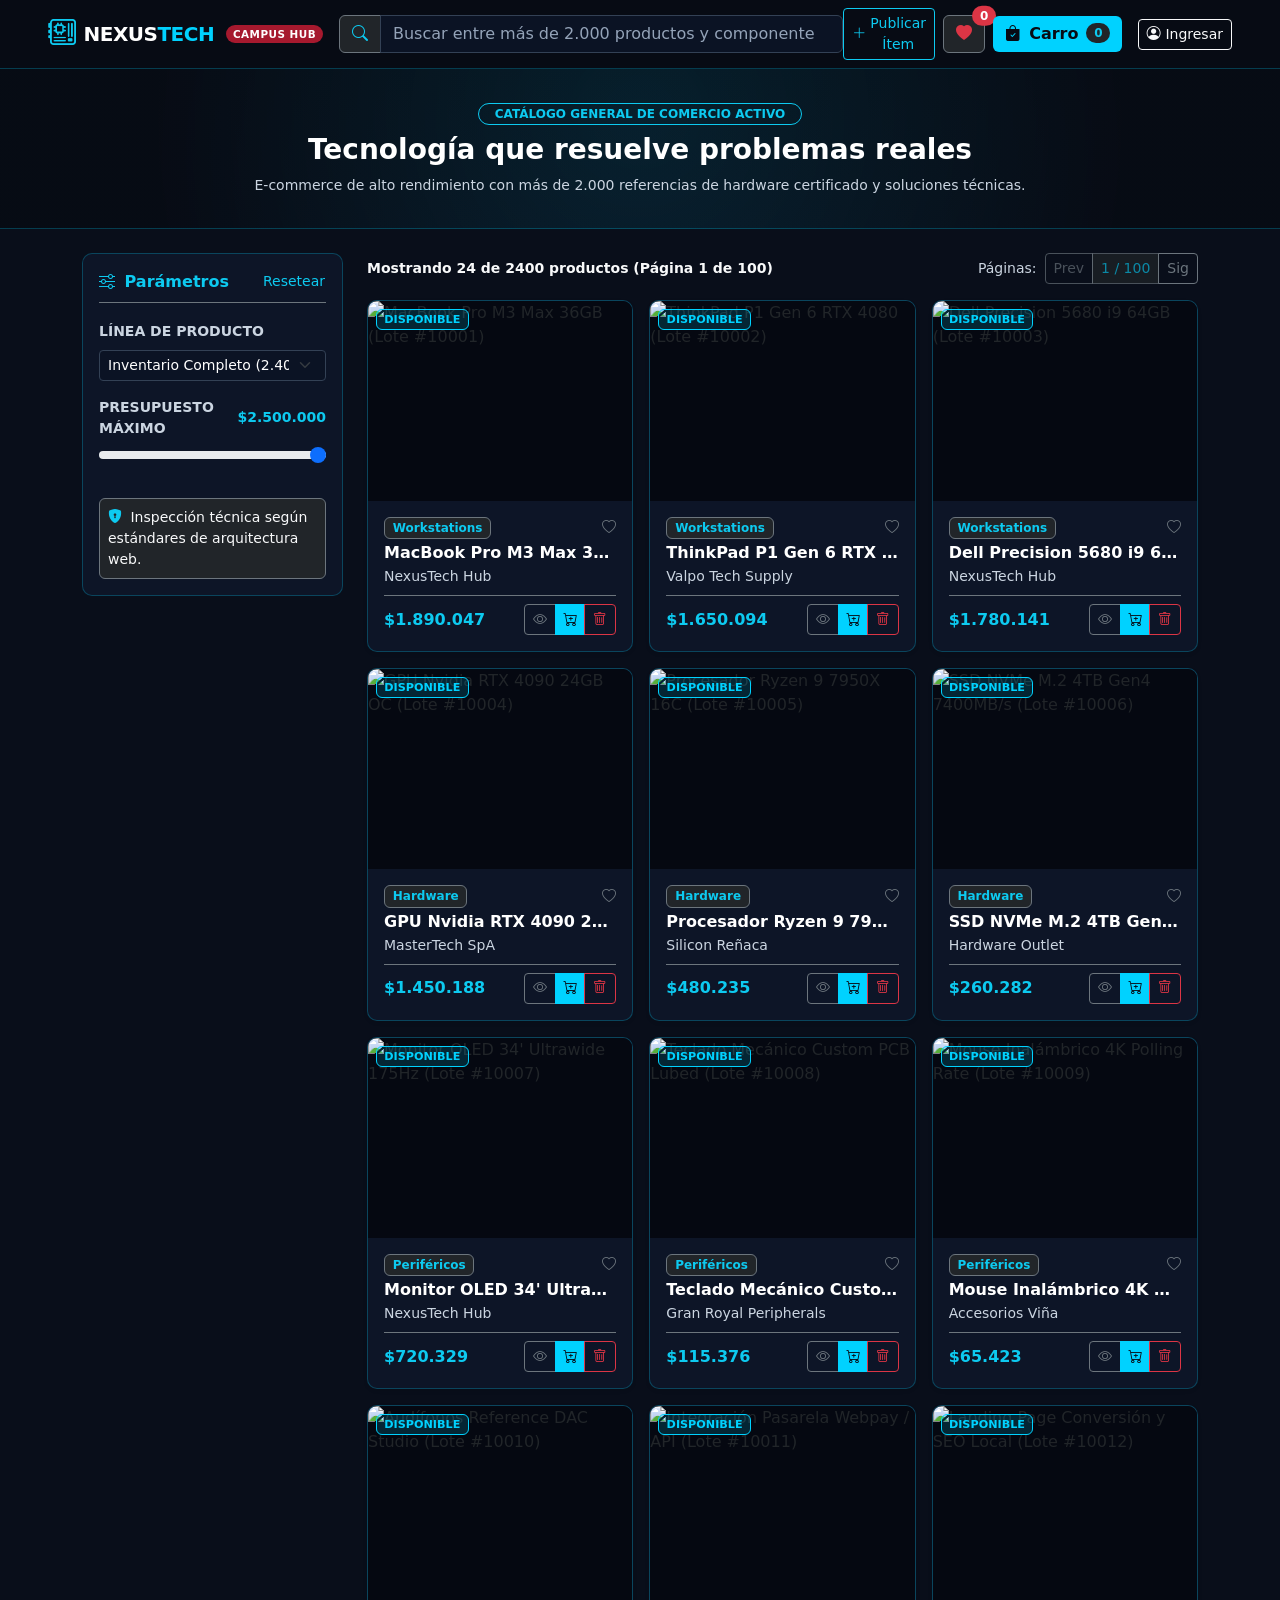
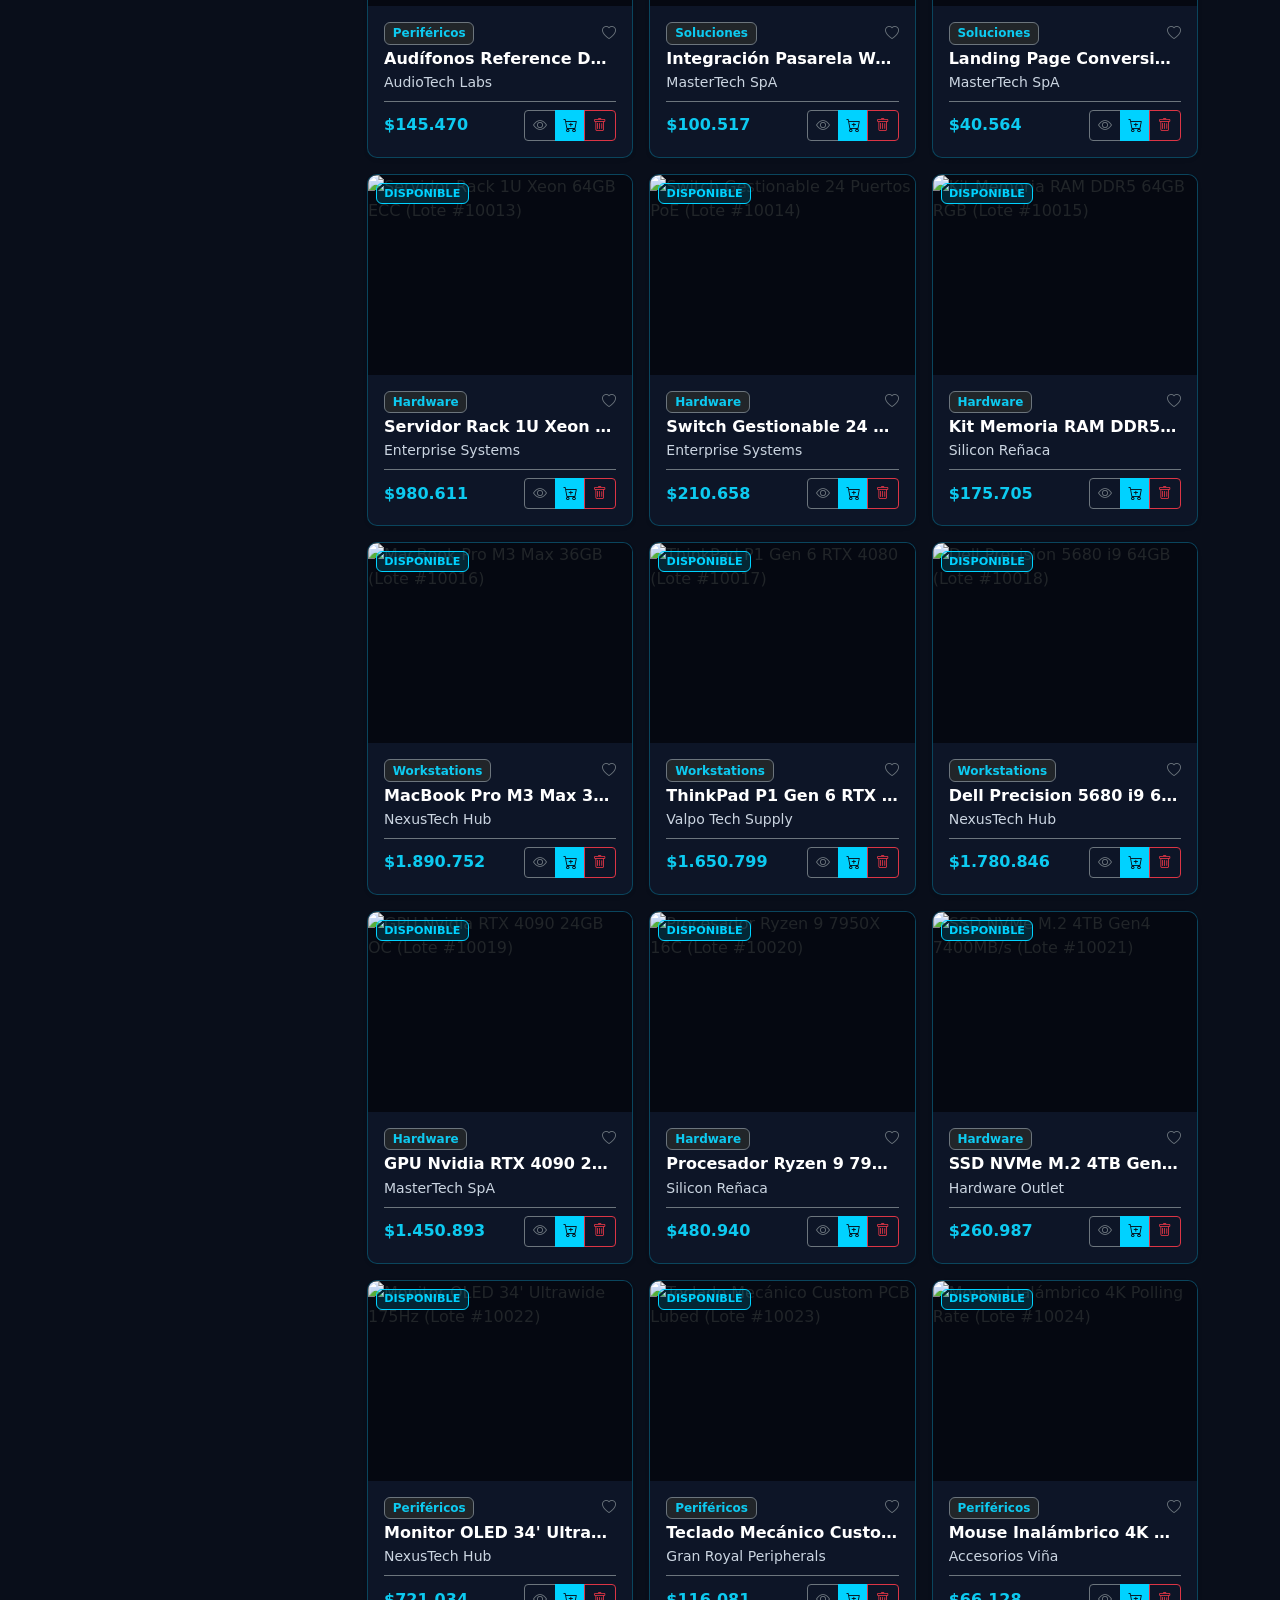
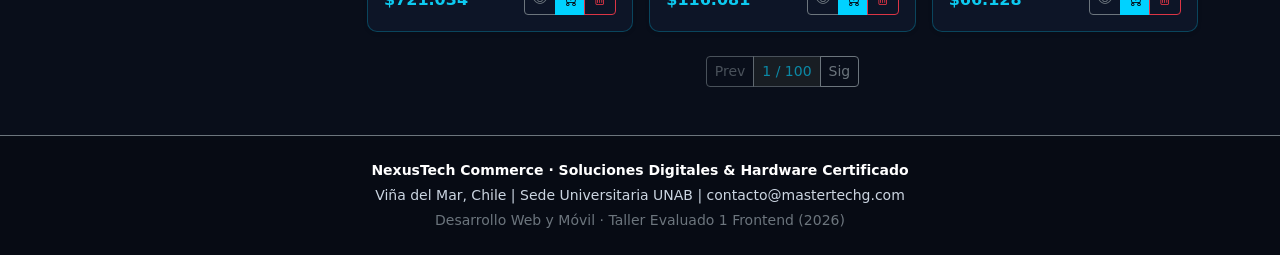
==== commit fab86e02: "feat: release integral con 2400 productos, checkout, autenticacion y favicon" ====
--- a/index.html
+++ b/index.html
@@ -3,9 +3,15 @@
 <head>
   <meta charset="UTF-8">
   <meta name="viewport" content="width=device-width, initial-scale=1.0">
-  <title>NexusTech Store | Marketplace de Tecnología & Comunidad</title>
+  <title>NexusTech Store | Marketplace de Soluciones & Hardware</title>
+  
+  <!-- Favicon SVG Integrado -->
+  <link rel="icon" type="image/svg+xml" href="data:image/svg+xml,%3Csvg xmlns='http://www.w3.org/2000/svg' viewBox='0 0 32 32'%3E%3Crect width='32' height='32' rx='6' fill='%23070b14'/%3E%3Crect x='6' y='6' width='20' height='20' rx='3' fill='%230d1527' stroke='%2300d2ff' stroke-width='2'/%3E%3Ccircle cx='16' cy='16' r='4' fill='%2300d2ff'/%3E%3Cpath d='M16 2v4M16 26v4M2 16h4M26 16h4' stroke='%2300d2ff' stroke-width='2' stroke-linecap='round'/%3E%3C/svg%3E">
+
+  <!-- Bootstrap 5.3 CSS & Icons -->
   <link href="https://cdn.jsdelivr.net/npm/bootstrap@5.3.3/dist/css/bootstrap.min.css" rel="stylesheet">
   <link href="https://cdn.jsdelivr.net/npm/bootstrap-icons@1.11.3/font/bootstrap-icons.min.css" rel="stylesheet">
+  <!-- Estilos Propios -->
   <link rel="stylesheet" href="css/styles.css">
 </head>
 <body>
@@ -27,7 +33,7 @@
         <div class="mx-lg-auto my-2 my-lg-0 w-100" style="max-width: 520px;">
           <div class="input-group">
             <span class="input-group-text bg-dark border-secondary text-info"><i class="bi bi-search"></i></span>
-            <input id="inputBuscar" class="form-control border-secondary" type="search" placeholder="Buscar por código, hardware, chips, periféricos...">
+            <input id="inputBuscar" class="form-control border-secondary" type="search" placeholder="Buscar entre más de 2.000 productos y componentes...">
           </div>
         </div>
 
@@ -50,6 +56,12 @@
               <span id="badgeCarrito" class="badge bg-dark text-info rounded-pill">0</span>
             </button>
           </li>
+          <!-- BOTÓN / AVATAR DE USUARIO -->
+          <li class="nav-item ms-lg-2" id="contenedorAuthNav">
+            <button id="btnAbrirLogin" class="btn btn-sm btn-outline-light d-flex align-items-center gap-1" data-bs-toggle="modal" data-bs-target="#modalAuth">
+              <i class="bi bi-person-circle"></i> <span>Ingresar</span>
+            </button>
+          </li>
         </ul>
       </div>
     </div>
@@ -58,9 +70,9 @@
   <!-- HERO BANNER -->
   <header class="hero-shopify py-4 text-center">
     <div class="container py-2">
-      <span class="badge rounded-pill border border-info text-info mb-2 px-3 py-1">INFRAESTRUCTURA VERIFICADA</span>
+      <span class="badge rounded-pill border border-info text-info mb-2 px-3 py-1 fw-bold">CATÁLOGO GENERAL DE COMERCIO ACTIVO</span>
       <h1 class="h3 fw-bold text-white mb-2">Tecnología que resuelve problemas reales</h1>
-      <p class="text-secondary small mb-0">Catálogo general de equipamiento computacional, licencias, automatización y soluciones digitales.</p>
+      <p class="text-muted-custom small mb-0">E-commerce de alto rendimiento con más de 2.000 referencias de hardware certificado y soluciones técnicas.</p>
     </div>
   </header>
 
@@ -77,13 +89,13 @@
         <div class="card card-shop p-3 sticky-top" style="top: 80px;">
           <div class="d-flex justify-content-between align-items-center mb-3 border-bottom border-secondary pb-2">
             <span class="fw-bold text-info"><i class="bi bi-sliders me-1"></i> Parámetros</span>
-            <button id="btnLimpiarFiltros" class="btn btn-link btn-sm text-decoration-none text-muted p-0">Reset</button>
+            <button id="btnLimpiarFiltros" class="btn btn-link btn-sm text-decoration-none text-info p-0">Resetear</button>
           </div>
 
           <div class="mb-3">
-            <label class="form-label small text-muted text-uppercase fw-semibold">Línea de Producto</label>
+            <label class="form-label small text-muted-custom text-uppercase fw-semibold">Línea de Producto</label>
             <select id="selectCategoria" class="form-select form-select-sm">
-              <option value="todas">Inventario Completo</option>
+              <option value="todas">Inventario Completo (2.400 ítems)</option>
               <option value="Workstations">Laptops & Workstations</option>
               <option value="Hardware">Componentes & GPUs</option>
               <option value="Periféricos">Audio & Periféricos</option>
@@ -93,13 +105,13 @@
 
           <div class="mb-3">
             <div class="d-flex justify-content-between align-items-center mb-1">
-              <label class="form-label small text-muted text-uppercase fw-semibold mb-0">Tope de Presupuesto</label>
-              <span id="labelPrecioMax" class="fw-bold text-info small">$2.000.000</span>
-            </div>
-            <input type="range" class="form-range" id="rangePrecio" min="20000" max="2000000" step="20000" value="2000000">
-          </div>
-
-          <div class="p-2 rounded bg-dark border border-secondary small text-muted mt-2">
+              <label class="form-label small text-muted-custom text-uppercase fw-semibold mb-0">Presupuesto Máximo</label>
+              <span id="labelPrecioMax" class="fw-bold text-info small">$2.500.000</span>
+            </div>
+            <input type="range" class="form-range" id="rangePrecio" min="20000" max="2500000" step="20000" value="2500000">
+          </div>
+
+          <div class="p-2 rounded bg-dark border border-secondary small text-light mt-2">
             <i class="bi bi-shield-lock-fill text-info me-1"></i> Inspección técnica según estándares de arquitectura web.
           </div>
         </div>
@@ -108,16 +120,15 @@
       <!-- FEED DE PRODUCTOS -->
       <section class="col-lg-9">
         <div class="d-flex justify-content-between align-items-center mb-3">
-          <span id="contadorProductos" class="text-secondary small">Procesando catálogo...</span>
+          <span id="contadorProductos" class="text-light small fw-semibold">Cargando catálogo...</span>
           <div class="d-flex align-items-center gap-2">
-            <span class="small text-muted">Página:</span>
+            <span class="small text-muted-custom">Páginas:</span>
             <div id="paginadorBotones" class="btn-group btn-group-sm"></div>
           </div>
         </div>
 
         <div id="grillaProductos" class="row row-cols-1 row-cols-md-2 row-cols-xl-3 g-3"></div>
 
-        <!-- Paginación inferior -->
         <div class="d-flex justify-content-center mt-4">
           <div id="paginadorInferior" class="btn-group"></div>
         </div>
@@ -126,7 +137,21 @@
     </div>
   </main>
 
-  <!-- OFFCANVAS: CARRO -->
+  <!-- TOAST FLOTANTE DEL CARRITO -->
+  <div id="cartToast" class="cart-floating-toast">
+    <div class="d-flex align-items-center gap-2">
+      <i class="bi bi-cart-check-fill text-info fs-4"></i>
+      <div>
+        <div class="small fw-bold text-white mb-0" id="toastMsg">Producto añadido</div>
+        <div class="text-info small" id="toastSub">Total en carro: 0 ítems</div>
+      </div>
+    </div>
+    <button class="btn btn-cyan btn-sm rounded-pill px-3" data-bs-toggle="offcanvas" data-bs-target="#offcanvasCarrito">
+      Ver Carro
+    </button>
+  </div>
+
+  <!-- OFFCANVAS: CARRO DE COMPRAS -->
   <div class="offcanvas offcanvas-end" tabindex="-1" id="offcanvasCarrito">
     <div class="offcanvas-header border-bottom border-secondary">
       <h5 class="offcanvas-title fw-bold text-info"><i class="bi bi-cart3 me-2"></i>Orden de Compra</h5>
@@ -136,47 +161,227 @@
       <div id="listaCarrito" class="flex-grow-1 overflow-auto mb-3"></div>
       <div class="border-top border-secondary pt-3">
         <div class="d-flex justify-content-between align-items-center mb-3">
-          <span class="text-muted">Subtotal:</span>
+          <span class="text-muted-custom">Subtotal:</span>
           <span id="totalCarrito" class="h4 mb-0 fw-bold text-info">$0</span>
         </div>
-        <button id="btnFinalizarCompra" class="btn btn-unab w-100 py-2 fw-bold">
-          Simular Checkout Inmediato
+        <button id="btnAbrirCheckout" class="btn btn-unab w-100 py-2 fw-bold" data-bs-toggle="modal" data-bs-target="#modalCheckout">
+          Proceder al Pago
         </button>
       </div>
     </div>
   </div>
 
-  <!-- MODAL: DETALLE -->
+  <!-- MODAL: DETALLE DE PRODUCTO Y RESEÑAS -->
   <div class="modal fade" id="modalDetalle" tabindex="-1">
+    <div class="modal-dialog modal-lg modal-dialog-centered">
+      <div class="modal-content">
+        <div class="modal-header border-secondary">
+          <h5 id="modalDetalleTitulo" class="modal-title fw-bold text-white">Ficha de Producto</h5>
+          <button type="button" class="btn-close btn-close-white" data-bs-toggle="modal"></button>
+        </div>
+        <div class="modal-body">
+          <div class="row g-4">
+            <div class="col-md-6">
+              <img id="modalDetalleImg" src="" class="img-fluid rounded mb-2 w-100" style="max-height: 280px; object-fit: cover;" alt="Producto">
+              <div class="p-3 rounded bg-dark border border-secondary mt-3">
+                <div class="small text-info fw-bold text-uppercase mb-1"><i class="bi bi-shield-check me-1"></i> Despachador Oficial</div>
+                <div class="fw-semibold text-white" id="modalDetalleVendedor"></div>
+                <div class="small text-muted-custom" id="modalDetalleContacto"></div>
+              </div>
+            </div>
+            <div class="col-md-6 d-flex flex-column">
+              <div class="d-flex justify-content-between align-items-center mb-2">
+                <span class="badge bg-dark border border-secondary text-info" id="modalDetalleCat"></span>
+                <div class="text-warning small" id="modalDetalleStars">
+                  <i class="bi bi-star-fill"></i><i class="bi bi-star-fill"></i><i class="bi bi-star-fill"></i><i class="bi bi-star-fill"></i><i class="bi bi-star-half"></i> (4.8/5)
+                </div>
+              </div>
+              <h4 class="h4 text-info fw-bold mb-2" id="modalDetallePrecio"></h4>
+              <p id="modalDetalleDesc" class="text-light small mb-3"></p>
+
+              <div class="row g-2 mb-3">
+                <div class="col-6">
+                  <label class="form-label small text-muted-custom">Cantidad</label>
+                  <select id="modalSelectCantidad" class="form-select form-select-sm">
+                    <option value="1">1 unidad</option>
+                    <option value="2">2 unidades</option>
+                    <option value="3">3 unidades</option>
+                    <option value="5">5 unidades</option>
+                  </select>
+                </div>
+                <div class="col-6">
+                  <label class="form-label small text-muted-custom">Acabado / Color</label>
+                  <select id="modalSelectColor" class="form-select form-select-sm">
+                    <option value="Espacial">Gris Espacial</option>
+                    <option value="Grafito">Negro Grafito</option>
+                    <option value="Plata">Plata Platino</option>
+                    <option value="Titanio">Titanio Mate</option>
+                  </select>
+                </div>
+              </div>
+
+              <div class="d-grid gap-2 mt-auto">
+                <button id="btnModalAddCart" type="button" class="btn btn-cyan fw-bold">
+                  <i class="bi bi-cart-plus-fill me-1"></i> Añadir al Carrito
+                </button>
+                <button id="btnModalBuyNow" type="button" class="btn btn-unab fw-bold">
+                  <i class="bi bi-lightning-charge-fill me-1"></i> Comprar Ahora
+                </button>
+              </div>
+            </div>
+          </div>
+
+          <div class="border-top border-secondary mt-4 pt-3">
+            <h6 class="fw-bold text-white mb-3"><i class="bi bi-chat-square-text-fill text-info me-2"></i>Reseñas y Experiencias de Compradores Verificados</h6>
+            <div id="contenedorReseñas" class="d-flex flex-column gap-2"></div>
+          </div>
+        </div>
+      </div>
+    </div>
+  </div>
+
+  <!-- MODAL: CHECKOUT / PASARELA DE PAGO -->
+  <div class="modal fade" id="modalCheckout" tabindex="-1">
     <div class="modal-dialog modal-dialog-centered">
       <div class="modal-content">
-        <div class="modal-header border-secondary">
-          <h5 id="modalDetalleTitulo" class="modal-title fw-bold text-white">Especificación</h5>
+        <div class="modal-header border-secondary bg-dark">
+          <h5 class="modal-title fw-bold text-white"><i class="bi bi-credit-card-2-front text-info me-2"></i>Checkout & Despacho Seguro</h5>
           <button type="button" class="btn-close btn-close-white" data-bs-toggle="modal"></button>
         </div>
+        <form id="formCheckout" novalidate>
+          <div class="modal-body">
+            <div class="mb-2">
+              <label class="form-label small fw-semibold text-muted-custom">Dirección de Despacho *</label>
+              <input type="text" class="form-control form-control-sm" required placeholder="Ej. Calle 1 Norte 1234, Depto 402" value="Av. Bosques de Montemar 320">
+            </div>
+            <div class="row g-2 mb-2">
+              <div class="col-6">
+                <label class="form-label small fw-semibold text-muted-custom">Ciudad / Comuna *</label>
+                <input type="text" class="form-control form-control-sm" required placeholder="Viña del Mar" value="Viña del Mar">
+              </div>
+              <div class="col-6">
+                <label class="form-label small fw-semibold text-muted-custom">Código Postal *</label>
+                <input type="text" class="form-control form-control-sm" required placeholder="2520000" value="2520000">
+              </div>
+            </div>
+            <hr class="border-secondary my-2">
+            <div class="mb-2">
+              <label class="form-label small fw-semibold text-muted-custom">Número de Tarjeta (Cualquiera) *</label>
+              <input type="text" class="form-control form-control-sm" required placeholder="4532 8900 1234 5678" value="4532 8900 1234 5678">
+            </div>
+            <div class="row g-2 mb-3">
+              <div class="col-6">
+                <label class="form-label small fw-semibold text-muted-custom">Vencimiento (MM/AA) *</label>
+                <input type="text" class="form-control form-control-sm" required placeholder="12/28" value="12/28">
+              </div>
+              <div class="col-6">
+                <label class="form-label small fw-semibold text-muted-custom">CVV / CVC *</label>
+                <input type="password" class="form-control form-control-sm" required placeholder="789" maxlength="4" value="789">
+              </div>
+            </div>
+            <div class="p-2 bg-dark rounded border border-secondary d-flex justify-content-between align-items-center">
+              <span class="small text-muted-custom">Total a facturar:</span>
+              <span id="checkoutTotalMonto" class="fw-bold text-info h5 mb-0">$0</span>
+            </div>
+          </div>
+          <div class="modal-footer border-secondary">
+            <button type="button" class="btn btn-secondary btn-sm" data-bs-dismiss="modal">Cancelar</button>
+            <button type="submit" class="btn btn-cyan btn-sm fw-bold px-4">Pagar Ahora</button>
+          </div>
+        </form>
+      </div>
+    </div>
+  </div>
+
+  <!-- MODAL: LOGIN Y CREAR CUENTA -->
+  <div class="modal fade" id="modalAuth" tabindex="-1">
+    <div class="modal-dialog modal-dialog-centered">
+      <div class="modal-content">
+        <div class="modal-header border-secondary bg-dark">
+          <ul class="nav nav-pills" id="authTabs" role="tablist">
+            <li class="nav-item">
+              <button class="nav-link active btn-sm text-white" id="tab-login-btn" data-bs-toggle="pill" data-bs-target="#tabLogin" type="button">Iniciar Sesión</button>
+            </li>
+            <li class="nav-item">
+              <button class="nav-link btn-sm text-white" id="tab-registro-btn" data-bs-toggle="pill" data-bs-target="#tabRegistro" type="button">Crear Cuenta</button>
+            </li>
+          </ul>
+          <button type="button" class="btn-close btn-close-white" data-bs-toggle="modal"></button>
+        </div>
         <div class="modal-body">
-          <img id="modalDetalleImg" src="" class="img-fluid rounded mb-3 w-100" style="max-height: 250px; object-fit: cover;" alt="Producto">
-          <p id="modalDetalleDesc" class="text-secondary small"></p>
-          <div class="d-flex justify-content-between align-items-center mb-3">
-            <span class="badge bg-dark border border-secondary" id="modalDetalleCat"></span>
-            <span class="h4 text-info fw-bold mb-0" id="modalDetallePrecio"></span>
-          </div>
-          <div class="p-3 rounded bg-dark border border-secondary">
-            <div class="small text-muted fw-bold text-uppercase mb-1"><i class="bi bi-person-check-fill text-info me-1"></i> Despachador / Proveedor</div>
-            <div class="fw-semibold text-light" id="modalDetalleVendedor"></div>
-            <div class="small text-muted" id="modalDetalleContacto"></div>
-          </div>
-        </div>
-        <div class="modal-footer border-secondary">
-          <button id="btnModalAddCart" type="button" class="btn btn-cyan w-100">
-            <i class="bi bi-cart-plus-fill me-1"></i> Añadir a Orden
+          <div class="tab-content" id="authTabsContent">
+            
+            <div class="tab-pane fade show active" id="tabLogin">
+              <form id="formLogin" novalidate>
+                <div class="mb-3">
+                  <label class="form-label small text-muted-custom">Correo o Usuario</label>
+                  <input type="text" id="loginUsuario" class="form-control form-control-sm" required placeholder="tu_usuario o correo">
+                </div>
+                <div class="mb-3">
+                  <label class="form-label small text-muted-custom">Contraseña</label>
+                  <input type="password" id="loginPassword" class="form-control form-control-sm" required placeholder="••••••••">
+                </div>
+                <button type="submit" class="btn btn-cyan btn-sm w-100 fw-bold py-2">Ingresar a NexusTech</button>
+              </form>
+            </div>
+
+            <div class="tab-pane fade" id="tabRegistro">
+              <form id="formRegistro" novalidate>
+                <div class="mb-2">
+                  <label class="form-label small text-muted-custom">Nombre de Usuario *</label>
+                  <input type="text" id="regUsuario" class="form-control form-control-sm" required minlength="3" placeholder="Ej. AndresTech">
+                </div>
+                <div class="mb-2">
+                  <label class="form-label small text-muted-custom">Correo Electrónico *</label>
+                  <input type="email" id="regEmail" class="form-control form-control-sm" required placeholder="andres@ejemplo.com">
+                </div>
+                <div class="mb-3">
+                  <label class="form-label small text-muted-custom">Contraseña (Mínimo 6 caracteres) *</label>
+                  <input type="password" id="regPassword" class="form-control form-control-sm" required minlength="6" placeholder="••••••••">
+                </div>
+                <button type="submit" class="btn btn-unab btn-sm w-100 fw-bold py-2">Registrarme</button>
+              </form>
+            </div>
+
+          </div>
+        </div>
+      </div>
+    </div>
+  </div>
+
+  <!-- MODAL: PERFIL DE USUARIO Y BENEFICIOS -->
+  <div class="modal fade" id="modalPerfil" tabindex="-1">
+    <div class="modal-dialog modal-dialog-centered">
+      <div class="modal-content">
+        <div class="modal-header border-secondary bg-dark">
+          <h5 class="modal-title fw-bold text-white"><i class="bi bi-person-badge-fill text-info me-2"></i>Mi Perfil & Beneficios</h5>
+          <button type="button" class="btn-close btn-close-white" data-bs-toggle="modal"></button>
+        </div>
+        <div class="modal-body text-center">
+          <div id="perfilAvatarCirculo" class="rounded-circle bg-info text-dark d-inline-flex align-items-center justify-content-center fw-bold fs-3 mb-3 shadow" style="width: 70px; height: 70px;">
+            A
+          </div>
+          <h5 id="perfilNombreUsuario" class="fw-bold text-white mb-0">Usuario</h5>
+          <p id="perfilEmail" class="small text-muted-custom mb-3">correo@ejemplo.com</p>
+
+          <div class="card bg-dark border-secondary p-3 text-start mb-3">
+            <h6 class="small fw-bold text-info text-uppercase mb-2"><i class="bi bi-gift-fill me-1"></i> Beneficios Activos (Nivel Pro)</h6>
+            <ul class="list-unstyled small mb-0 d-flex flex-column gap-1 text-light">
+              <li><i class="bi bi-check-circle-fill text-success me-2"></i>Despacho gratis express en toda la V Región.</li>
+              <li><i class="bi bi-check-circle-fill text-success me-2"></i>15% de descuento en módulos de integración.</li>
+              <li><i class="bi bi-check-circle-fill text-success me-2"></i>Prioridad de soporte técnico 24/7 MasterTech.</li>
+            </ul>
+          </div>
+
+          <button id="btnCerrarSesion" class="btn btn-outline-danger btn-sm w-100">
+            <i class="bi bi-box-arrow-right me-1"></i> Cerrar Sesión
           </button>
         </div>
       </div>
     </div>
   </div>
 
-  <!-- MODAL: PUBLICAR -->
+  <!-- MODAL: PUBLICAR NUEVO PRODUCTO -->
   <div class="modal fade" id="modalNuevoProducto" tabindex="-1">
     <div class="modal-dialog">
       <div class="modal-content">
@@ -187,18 +392,18 @@
         <form id="formNuevoProducto" novalidate>
           <div class="modal-body">
             <div class="mb-3">
-              <label class="form-label small fw-semibold text-muted">Nombre del Ítem / Hardware *</label>
+              <label class="form-label small fw-semibold text-muted-custom">Nombre del Ítem / Hardware *</label>
               <input type="text" class="form-control" id="formNombre" required minlength="4" placeholder="Ej. GPU Nvidia RTX 4080 16GB">
               <div class="invalid-feedback">Indica al menos 4 caracteres.</div>
             </div>
             <div class="row g-2 mb-3">
               <div class="col-md-6">
-                <label class="form-label small fw-semibold text-muted">Precio Unitario (CLP) *</label>
+                <label class="form-label small fw-semibold text-muted-custom">Precio Unitario (CLP) *</label>
                 <input type="number" class="form-control" id="formPrecio" required min="1000" placeholder="Ej. 650000">
                 <div class="invalid-feedback">Mínimo $1.000.</div>
               </div>
               <div class="col-md-6">
-                <label class="form-label small fw-semibold text-muted">Línea Técnica *</label>
+                <label class="form-label small fw-semibold text-muted-custom">Línea Técnica *</label>
                 <select class="form-select" id="formCategoria" required>
                   <option value="">Elegir...</option>
                   <option value="Workstations">Workstations</option>
@@ -210,16 +415,16 @@
               </div>
             </div>
             <div class="mb-3">
-              <label class="form-label small fw-semibold text-muted">Enlace Fotografía (Opcional)</label>
+              <label class="form-label small fw-semibold text-muted-custom">Enlace Fotografía (Opcional)</label>
               <input type="url" class="form-control" id="formImg" placeholder="https://images.unsplash.com/...">
             </div>
             <div class="mb-3">
-              <label class="form-label small fw-semibold text-muted">Ficha Técnica & Estado *</label>
+              <label class="form-label small fw-semibold text-muted-custom">Ficha Técnica & Estado *</label>
               <textarea class="form-control" id="formDesc" rows="2" required minlength="10" placeholder="Rendimiento térmico, ciclos de uso, specs..."></textarea>
               <div class="invalid-feedback">Mínimo 10 caracteres requeridos.</div>
             </div>
             <div class="mb-2">
-              <label class="form-label small fw-semibold text-muted">Responsable / Entidad *</label>
+              <label class="form-label small fw-semibold text-muted-custom">Responsable / Entidad *</label>
               <input type="text" class="form-control" id="formVendedor" required placeholder="Ej. NexusTech SpA / Particular">
               <div class="invalid-feedback">Ingresa el contacto responsable.</div>
             </div>
@@ -233,16 +438,18 @@
     </div>
   </div>
 
-  <!-- FOOTER FUSIÓN CORP / ACADÉMICA -->
-  <footer class="py-4 mt-5 border-top border-secondary text-center small text-muted" style="background-color: var(--nt-dark);">
+  <!-- FOOTER -->
+  <footer class="py-4 mt-5 border-top border-secondary text-center small text-light" style="background-color: var(--nt-dark);">
     <div class="container">
-      <p class="mb-1 text-light fw-bold">NexusTech Commerce · Soluciones Digitales & Hardware Certificado</p>
-      <p class="mb-1">Viña del Mar, Chile | Sede Universitaria UNAB | contacto@mastertechg.com</p>
+      <p class="mb-1 text-white fw-bold">NexusTech Commerce · Soluciones Digitales & Hardware Certificado</p>
+      <p class="mb-1 text-muted-custom">Viña del Mar, Chile | Sede Universitaria UNAB | contacto@mastertechg.com</p>
       <p class="mb-0 text-secondary">Desarrollo Web y Móvil · Taller Evaluado 1 Frontend (2026)</p>
     </div>
   </footer>
 
+  <!-- Bootstrap JS Bundle -->
   <script src="https://cdn.jsdelivr.net/npm/bootstrap@5.3.3/dist/js/bootstrap.bundle.min.js"></script>
+  <!-- Lógica Principal -->
   <script src="js/main.js"></script>
 </body>
 </html>
--- a/css/styles.css
+++ b/css/styles.css
@@ -4,17 +4,18 @@
   --nt-cyan: #00d2ff;
   --nt-unab-red: #a6192e;
   --nt-unab-hover: #c41f37;
-  --nt-border: rgba(0, 210, 255, 0.15);
-  --nt-text-muted: #8c9ba5;
+  --nt-border: rgba(0, 210, 255, 0.25);
+  --nt-text-light: #ffffff;
+  --nt-text-muted: #cbd5e1;
 }
 
 body {
   background-color: #090e1a;
-  color: #e9ecef;
-  font-family: -apple-system, BlinkMacSystemFont, "Segoe UI", Roboto, Oxygen, Ubuntu, Cantarell, sans-serif;
+  color: var(--nt-text-light);
+  font-family: system-ui, -apple-system, BlinkMacSystemFont, "Segoe UI", Roboto, sans-serif;
 }
 
-/* NAVBAR & HEADER */
+/* NAVBAR */
 .navbar-tech {
   background-color: var(--nt-dark) !important;
   border-bottom: 1px solid var(--nt-border);
@@ -35,26 +36,41 @@
   vertical-align: middle;
 }
 
+/* INPUTS Y TEXTOS VISIBLES */
+.form-control, .form-select {
+  background-color: #0b1324 !important;
+  border: 1px solid #334155 !important;
+  color: #ffffff !important;
+}
+
+.form-control::placeholder {
+  color: #94a3b8 !important;
+}
+
+.form-label, .text-muted-custom {
+  color: #cbd5e1 !important;
+}
+
 /* HERO SECTION */
 .hero-shopify {
-  background: radial-gradient(circle at 50% 30%, rgba(0, 210, 255, 0.08) 0%, rgba(7, 11, 20, 0.95) 75%),
+  background: radial-gradient(circle at 50% 30%, rgba(0, 210, 255, 0.1) 0%, rgba(7, 11, 20, 0.95) 75%),
               linear-gradient(180deg, #070b14 0%, #090e1a 100%);
   border-bottom: 1px solid var(--nt-border);
 }
 
-/* TARJETAS DE PRODUCTO SHOPIFY STYLE */
+/* TARJETAS DE PRODUCTO */
 .card-shop {
   background-color: var(--nt-card-bg);
   border: 1px solid var(--nt-border);
   border-radius: 10px;
-  transition: transform 0.25s cubic-bezier(0.16, 1, 0.3, 1), box-shadow 0.25s ease, border-color 0.25s ease;
+  transition: transform 0.2s ease, box-shadow 0.2s ease, border-color 0.2s ease;
   overflow: hidden;
 }
 
 .card-shop:hover {
-  transform: translateY(-5px);
+  transform: translateY(-4px);
   border-color: var(--nt-cyan);
-  box-shadow: 0 12px 28px rgba(0, 210, 255, 0.12);
+  box-shadow: 0 10px 24px rgba(0, 210, 255, 0.15);
 }
 
 .card-shop-img-wrapper {
@@ -71,20 +87,19 @@
   width: 100%;
   height: 100%;
   object-fit: cover;
-  transition: transform 0.4s ease;
+  transition: transform 0.3s ease;
 }
 
 .card-shop:hover .card-shop-img {
-  transform: scale(1.05);
+  transform: scale(1.04);
 }
 
-/* BOTONES & ACCIONES */
+/* BOTONES */
 .btn-unab {
   background-color: var(--nt-unab-red);
   color: #fff;
   border: none;
   font-weight: 600;
-  transition: background-color 0.2s;
 }
 .btn-unab:hover {
   background-color: var(--nt-unab-hover);
@@ -104,25 +119,44 @@
 
 .badge-stock {
   font-size: 0.7rem;
-  background: rgba(0, 210, 255, 0.12);
+  background: rgba(0, 210, 255, 0.15);
   color: var(--nt-cyan);
-  border: 1px solid rgba(0, 210, 255, 0.3);
+  border: 1px solid var(--nt-cyan);
 }
 
-/* MODAL Y OFFCANVAS DARK */
+/* MODAL Y OFFCANVAS */
 .modal-content, .offcanvas {
   background-color: var(--nt-card-bg);
-  color: #e9ecef;
+  color: #ffffff;
   border: 1px solid var(--nt-border);
 }
-.form-control, .form-select {
-  background-color: #070b14;
-  border: 1px solid #1e293b;
-  color: #fff;
+
+/* TOAST FLOTANTE DEL CARRITO */
+.cart-floating-toast {
+  position: fixed;
+  bottom: 25px;
+  right: 25px;
+  z-index: 1080;
+  background: #0f172a;
+  border: 1px solid var(--nt-cyan);
+  box-shadow: 0 10px 25px rgba(0,0,0,0.5);
+  border-radius: 50px;
+  padding: 10px 20px;
+  display: none;
+  align-items: center;
+  gap: 15px;
+  animation: slideUp 0.3s ease;
 }
-.form-control:focus, .form-select:focus {
-  background-color: #070b14;
-  border-color: var(--nt-cyan);
-  color: #fff;
-  box-shadow: 0 0 0 0.2rem rgba(0, 210, 255, 0.2);
+
+@keyframes slideUp {
+  from { transform: translateY(100px); opacity: 0; }
+  to { transform: translateY(0); opacity: 1; }
+}
+
+.review-avatar {
+  width: 42px;
+  height: 42px;
+  border-radius: 50%;
+  object-fit: cover;
+  border: 2px solid var(--nt-cyan);
 }
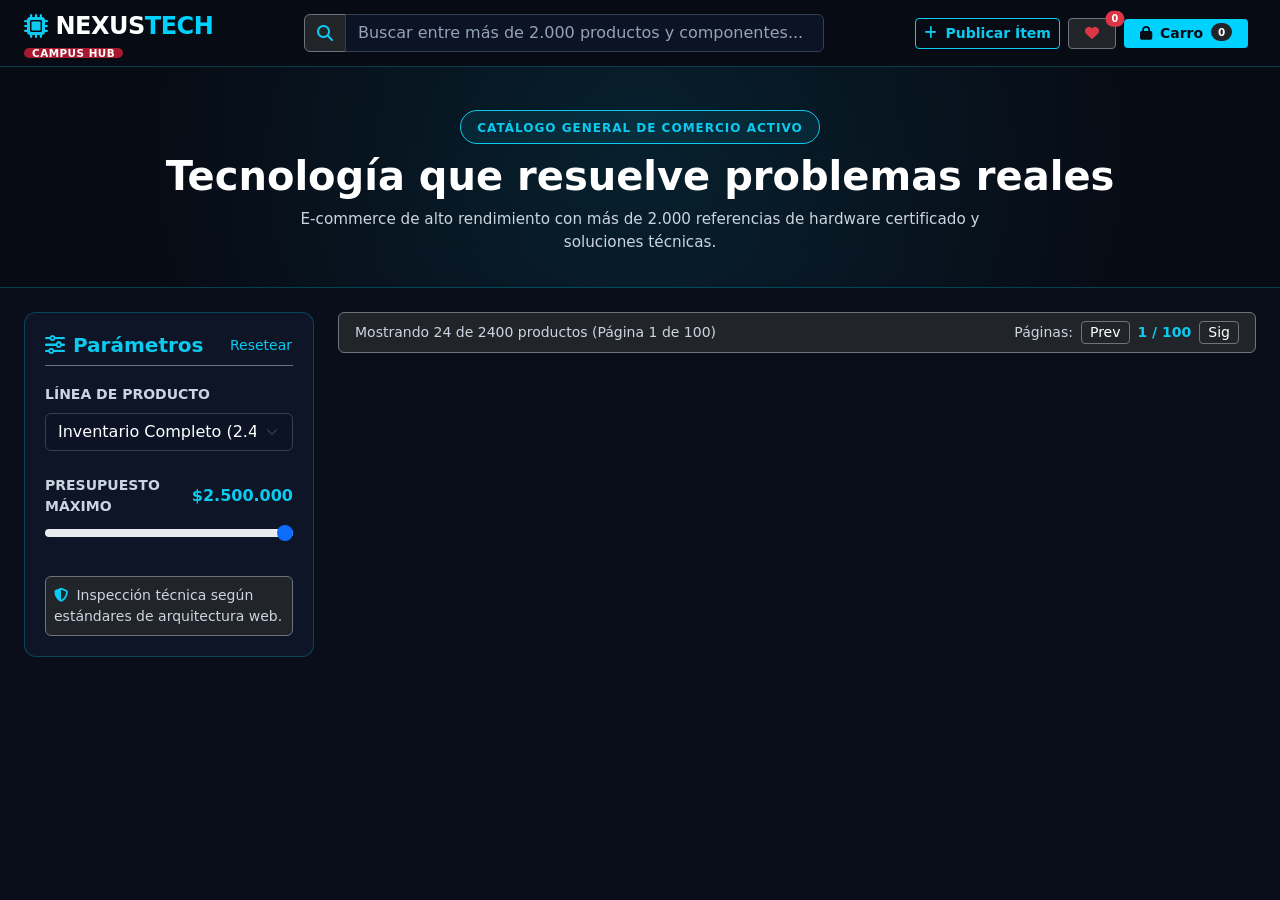
==== commit 98644886: "fix(responsive): refine mobile header alignment and modularize styles" ====
--- a/index.html
+++ b/index.html
@@ -1,170 +1,170 @@
 <!DOCTYPE html>
 <html lang="es">
 <head>
-  <meta charset="UTF-8">
-  <meta name="viewport" content="width=device-width, initial-scale=1.0">
-  <title>NexusTech Store | Marketplace de Soluciones & Hardware</title>
+  <meta charset="UTF-8" />
+  <meta name="viewport" content="width=device-width, initial-scale=1.0" />
+  <title>NexusTech Store | Campus Hub UNAB</title>
   
-  <!-- Favicon SVG Integrado -->
-  <link rel="icon" type="image/svg+xml" href="data:image/svg+xml,%3Csvg xmlns='http://www.w3.org/2000/svg' viewBox='0 0 32 32'%3E%3Crect width='32' height='32' rx='6' fill='%23070b14'/%3E%3Crect x='6' y='6' width='20' height='20' rx='3' fill='%230d1527' stroke='%2300d2ff' stroke-width='2'/%3E%3Ccircle cx='16' cy='16' r='4' fill='%2300d2ff'/%3E%3Cpath d='M16 2v4M16 26v4M2 16h4M26 16h4' stroke='%2300d2ff' stroke-width='2' stroke-linecap='round'/%3E%3C/svg%3E">
-
-  <!-- Bootstrap 5.3 CSS & Icons -->
-  <link href="https://cdn.jsdelivr.net/npm/bootstrap@5.3.3/dist/css/bootstrap.min.css" rel="stylesheet">
-  <link href="https://cdn.jsdelivr.net/npm/bootstrap-icons@1.11.3/font/bootstrap-icons.min.css" rel="stylesheet">
-  <!-- Estilos Propios -->
-  <link rel="stylesheet" href="css/styles.css">
+  <!-- Bootstrap 5.3 CSS -->
+  <link href="https://cdn.jsdelivr.net/npm/bootstrap@5.3.3/dist/css/bootstrap.min.css" rel="stylesheet" />
+  <!-- FontAwesome 6 -->
+  <link rel="stylesheet" href="https://cdnjs.cloudflare.com/ajax/libs/font-awesome/6.5.1/css/all.min.css" />
+  <!-- CSS Personalizado Modular -->
+  <link rel="stylesheet" href="css/styles.css" />
 </head>
 <body>
 
-  <!-- NAVBAR ESTILO SHOPIFY / TECH -->
+  <!-- NAVBAR TECNOLÓGICO CON RESPONSIVE REFINADO -->
   <nav class="navbar navbar-expand-lg navbar-dark navbar-tech sticky-top py-2">
-    <div class="container-fluid px-3 px-lg-5">
-      <a class="navbar-brand brand-tech d-flex align-items-center gap-2" href="#">
-        <i class="bi bi-motherboard text-info fs-3"></i>
-        <span>NEXUS<span class="accent">TECH</span></span>
-        <span class="badge badge-unab rounded-pill ms-1">CAMPUS HUB</span>
+    <div class="container-fluid px-3 px-lg-4">
+      
+      <!-- LOGO: NEXUSTECH CON CAMPUS HUB DEBAJO -->
+      <a class="navbar-brand brand-tech d-flex flex-column align-items-start m-0 p-0" href="#">
+        <div class="d-flex align-items-center gap-2">
+          <i class="fa-solid fa-microchip text-info fs-4"></i>
+          <span class="fs-4 fw-bold">NEXUS<span class="accent">TECH</span></span>
+        </div>
+        <span class="badge badge-unab rounded-pill px-2 py-0 mt-1">CAMPUS HUB</span>
       </a>
 
-      <button class="navbar-toggler border-0" type="button" data-bs-toggle="collapse" data-bs-target="#menuPrincipal">
+      <!-- BOTÓN HAMBURGUESA ALINEADO A LA DERECHA -->
+      <button class="navbar-toggler ms-auto" type="button" data-bs-toggle="collapse" data-bs-target="#navbarTechContent" aria-controls="navbarTechContent" aria-expanded="false" aria-label="Navegación">
         <span class="navbar-toggler-icon"></span>
       </button>
 
-      <div class="collapse navbar-collapse mt-2 mt-lg-0" id="menuPrincipal">
-        <div class="mx-lg-auto my-2 my-lg-0 w-100" style="max-width: 520px;">
+      <!-- CONTENIDO COLAPSABLE -->
+      <div class="collapse navbar-collapse mt-2 mt-lg-0" id="navbarTechContent">
+        
+        <!-- BUSCADOR GLOBAL -->
+        <div class="d-flex my-2 my-lg-0 mx-lg-auto w-100 w-lg-50" style="max-width: 520px;">
           <div class="input-group">
-            <span class="input-group-text bg-dark border-secondary text-info"><i class="bi bi-search"></i></span>
-            <input id="inputBuscar" class="form-control border-secondary" type="search" placeholder="Buscar entre más de 2.000 productos y componentes...">
-          </div>
-        </div>
-
-        <ul class="navbar-nav ms-auto align-items-center gap-2">
-          <li class="nav-item w-100 w-lg-auto">
-            <button class="btn btn-outline-info btn-sm w-100 d-flex align-items-center justify-content-center gap-1" data-bs-toggle="modal" data-bs-target="#modalNuevoProducto">
-              <i class="bi bi-plus-lg"></i> Publicar Ítem
-            </button>
-          </li>
-          <li class="nav-item">
-            <button id="btnFavoritos" class="btn btn-dark position-relative text-white border-secondary">
-              <i class="bi bi-heart-fill text-danger"></i>
-              <span id="badgeFavoritos" class="position-absolute top-0 start-100 translate-middle badge rounded-pill bg-danger">0</span>
-            </button>
-          </li>
-          <li class="nav-item">
-            <button class="btn btn-cyan position-relative d-flex align-items-center gap-2" data-bs-toggle="offcanvas" data-bs-target="#offcanvasCarrito">
-              <i class="bi bi-bag-check-fill"></i>
-              <span>Carro</span>
-              <span id="badgeCarrito" class="badge bg-dark text-info rounded-pill">0</span>
-            </button>
-          </li>
-          <!-- BOTÓN / AVATAR DE USUARIO -->
-          <li class="nav-item ms-lg-2" id="contenedorAuthNav">
-            <button id="btnAbrirLogin" class="btn btn-sm btn-outline-light d-flex align-items-center gap-1" data-bs-toggle="modal" data-bs-target="#modalAuth">
-              <i class="bi bi-person-circle"></i> <span>Ingresar</span>
-            </button>
-          </li>
-        </ul>
+            <span class="input-group-text bg-dark border-secondary text-info"><i class="fa-solid fa-magnifying-glass"></i></span>
+            <input type="text" id="buscadorInput" class="form-control" placeholder="Buscar entre más de 2.000 productos y componentes..." />
+          </div>
+        </div>
+
+        <!-- ACCIONES RÁPIDAS (MOBILE ADAPTADO) -->
+        <div class="mobile-actions-bar mt-2 mt-lg-0 d-flex align-items-center justify-content-lg-end gap-2">
+          <button class="btn btn-outline-info btn-sm fw-semibold" data-bs-toggle="modal" data-bs-target="#modalPublicar">
+            <i class="fa-solid fa-plus me-1"></i> Publicar Ítem
+          </button>
+
+          <button class="btn btn-dark border-secondary btn-sm position-relative text-danger px-3" title="Favoritos">
+            <i class="fa-solid fa-heart"></i>
+            <span class="position-absolute top-0 start-100 translate-middle badge rounded-pill bg-danger" style="font-size: 0.6rem;">0</span>
+          </button>
+
+          <button class="btn btn-cyan btn-sm fw-bold d-flex align-items-center gap-2 px-3" data-bs-toggle="offcanvas" data-bs-target="#cartOffcanvas">
+            <i class="fa-solid fa-lock"></i> Carro <span class="badge bg-dark text-cyan rounded-pill" id="cartBadgeCount">0</span>
+          </button>
+
+          <!-- CONTENEDOR DE SESIÓN / AVATAR -->
+          <div id="userNavContainer" class="d-flex align-items-center">
+            <!-- Render dinámico: "Ingresar" o "Avatar A Andrés" -->
+          </div>
+        </div>
+
       </div>
     </div>
   </nav>
 
-  <!-- HERO BANNER -->
-  <header class="hero-shopify py-4 text-center">
+  <!-- HERO SECTION -->
+  <section class="hero-shopify text-center">
     <div class="container py-2">
-      <span class="badge rounded-pill border border-info text-info mb-2 px-3 py-1 fw-bold">CATÁLOGO GENERAL DE COMERCIO ACTIVO</span>
-      <h1 class="h3 fw-bold text-white mb-2">Tecnología que resuelve problemas reales</h1>
-      <p class="text-muted-custom small mb-0">E-commerce de alto rendimiento con más de 2.000 referencias de hardware certificado y soluciones técnicas.</p>
-    </div>
-  </header>
-
-  <div class="container mt-3">
-    <div id="contenedorAlertas"></div>
-  </div>
-
-  <!-- CATÁLOGO PRINCIPAL -->
-  <main class="container my-4">
+      <div class="d-inline-block px-3 py-1 mb-2 rounded-pill border border-info" style="background: rgba(0, 210, 255, 0.08);">
+        <span class="text-info text-uppercase fw-bold" style="font-size: 0.75rem; letter-spacing: 1px;">Catálogo General de Comercio Activo</span>
+      </div>
+      <h1 class="display-6 fw-bold text-white mb-2">Tecnología que resuelve problemas reales</h1>
+      <p class="text-muted-custom mx-auto mb-0" style="max-width: 680px; font-size: 0.95rem;">
+        E-commerce de alto rendimiento con más de 2.000 referencias de hardware certificado y soluciones técnicas.
+      </p>
+    </div>
+  </section>
+
+  <!-- CONTENIDO PRINCIPAL: SIDEBAR + CATÁLOGO -->
+  <main class="container-fluid px-3 px-lg-4 py-4 flex-grow-1">
     <div class="row g-4">
       
-      <!-- SIDEBAR FILTROS -->
-      <aside class="col-lg-3">
-        <div class="card card-shop p-3 sticky-top" style="top: 80px;">
-          <div class="d-flex justify-content-between align-items-center mb-3 border-bottom border-secondary pb-2">
-            <span class="fw-bold text-info"><i class="bi bi-sliders me-1"></i> Parámetros</span>
-            <button id="btnLimpiarFiltros" class="btn btn-link btn-sm text-decoration-none text-info p-0">Resetear</button>
-          </div>
-
-          <div class="mb-3">
-            <label class="form-label small text-muted-custom text-uppercase fw-semibold">Línea de Producto</label>
-            <select id="selectCategoria" class="form-select form-select-sm">
-              <option value="todas">Inventario Completo (2.400 ítems)</option>
-              <option value="Workstations">Laptops & Workstations</option>
-              <option value="Hardware">Componentes & GPUs</option>
-              <option value="Periféricos">Audio & Periféricos</option>
-              <option value="Soluciones">Integraciones & Cloud</option>
+      <!-- ASIDE: FILTROS LATERALES -->
+      <aside class="col-12 col-lg-3">
+        <div class="sidebar-filter">
+          <div class="d-flex align-items-center justify-content-between mb-3 border-bottom pb-2 border-secondary">
+            <h5 class="m-0 text-info fw-bold"><i class="fa-solid fa-sliders me-2"></i>Parámetros</h5>
+            <button class="btn btn-link text-info text-decoration-none p-0 btn-sm" id="btnResetFiltros">Resetear</button>
+          </div>
+
+          <!-- LÍNEA DE PRODUCTO -->
+          <div class="mb-4">
+            <label class="form-label small text-uppercase fw-bold">Línea de Producto</label>
+            <select class="form-select" id="selectCategoria">
+              <option value="ALL">Inventario Completo (2.400 ítems)</option>
+              <option value="Periféricos">Periféricos de Audio & Entrada</option>
+              <option value="Workstations">Workstations & Laptops Pro</option>
+              <option value="Servidores">Servidores & Rackmounts</option>
+              <option value="Componentes">Componentes & GPUs</option>
+              <option value="Soluciones">Soluciones & Software</option>
             </select>
           </div>
 
-          <div class="mb-3">
+          <!-- RANGO DE PRESUPUESTO -->
+          <div class="mb-4">
             <div class="d-flex justify-content-between align-items-center mb-1">
-              <label class="form-label small text-muted-custom text-uppercase fw-semibold mb-0">Presupuesto Máximo</label>
-              <span id="labelPrecioMax" class="fw-bold text-info small">$2.500.000</span>
-            </div>
-            <input type="range" class="form-range" id="rangePrecio" min="20000" max="2500000" step="20000" value="2500000">
-          </div>
-
-          <div class="p-2 rounded bg-dark border border-secondary small text-light mt-2">
-            <i class="bi bi-shield-lock-fill text-info me-1"></i> Inspección técnica según estándares de arquitectura web.
+              <label class="form-label small text-uppercase fw-bold m-0">Presupuesto Máximo</label>
+              <span class="text-info fw-bold" id="labelPresupuesto">$2.500.000</span>
+            </div>
+            <input type="range" class="form-range" id="rangePresupuesto" min="50000" max="2500000" step="50000" value="2500000">
+          </div>
+
+          <!-- INFO TÉCNICA -->
+          <div class="p-2 rounded bg-dark border border-secondary small text-muted-custom">
+            <i class="fa-solid fa-shield-halved text-info me-1"></i> Inspección técnica según estándares de arquitectura web.
           </div>
         </div>
       </aside>
 
-      <!-- FEED DE PRODUCTOS -->
-      <section class="col-lg-9">
-        <div class="d-flex justify-content-between align-items-center mb-3">
-          <span id="contadorProductos" class="text-light small fw-semibold">Cargando catálogo...</span>
+      <!-- SECTION: GRILLA DE PRODUCTOS + PAGINACIÓN -->
+      <section class="col-12 col-lg-9">
+        
+        <!-- HEADER DEL CATÁLOGO & PAGINADOR -->
+        <div class="d-flex flex-wrap align-items-center justify-content-between mb-3 gap-2 bg-dark p-2 px-3 rounded border border-secondary">
+          <div class="small text-muted-custom" id="contadorResultados">
+            Mostrando 24 de 2400 productos (Página 1 de 100)
+          </div>
           <div class="d-flex align-items-center gap-2">
             <span class="small text-muted-custom">Páginas:</span>
-            <div id="paginadorBotones" class="btn-group btn-group-sm"></div>
-          </div>
-        </div>
-
-        <div id="grillaProductos" class="row row-cols-1 row-cols-md-2 row-cols-xl-3 g-3"></div>
-
-        <div class="d-flex justify-content-center mt-4">
-          <div id="paginadorInferior" class="btn-group"></div>
-        </div>
+            <button class="btn btn-outline-secondary btn-sm py-0 px-2 text-white" id="btnPagPrev">Prev</button>
+            <span class="text-info fw-bold small" id="indicadorPagina">1 / 100</span>
+            <button class="btn btn-outline-secondary btn-sm py-0 px-2 text-white" id="btnPagNext">Sig</button>
+          </div>
+        </div>
+
+        <!-- GRILLA DE PRODUCTOS -->
+        <div class="row row-cols-1 row-cols-md-2 row-cols-xl-3 g-3" id="catalogoGrid">
+          <!-- Renderizado dinámico desde js/main.js -->
+        </div>
+
       </section>
-
     </div>
   </main>
 
-  <!-- TOAST FLOTANTE DEL CARRITO -->
-  <div id="cartToast" class="cart-floating-toast">
-    <div class="d-flex align-items-center gap-2">
-      <i class="bi bi-cart-check-fill text-info fs-4"></i>
-      <div>
-        <div class="small fw-bold text-white mb-0" id="toastMsg">Producto añadido</div>
-        <div class="text-info small" id="toastSub">Total en carro: 0 ítems</div>
-      </div>
-    </div>
-    <button class="btn btn-cyan btn-sm rounded-pill px-3" data-bs-toggle="offcanvas" data-bs-target="#offcanvasCarrito">
-      Ver Carro
-    </button>
-  </div>
-
-  <!-- OFFCANVAS: CARRO DE COMPRAS -->
-  <div class="offcanvas offcanvas-end" tabindex="-1" id="offcanvasCarrito">
-    <div class="offcanvas-header border-bottom border-secondary">
-      <h5 class="offcanvas-title fw-bold text-info"><i class="bi bi-cart3 me-2"></i>Orden de Compra</h5>
-      <button type="button" class="btn-close btn-close-white" data-bs-toggle="offcanvas"></button>
-    </div>
-    <div class="offcanvas-body d-flex flex-column">
-      <div id="listaCarrito" class="flex-grow-1 overflow-auto mb-3"></div>
-      <div class="border-top border-secondary pt-3">
+  <!-- OFFCANVAS: CARRITO LATERAL INTERACTIVO -->
+  <div class="offcanvas offcanvas-end" tabindex="-1" id="cartOffcanvas" aria-labelledby="cartOffcanvasLabel">
+    <div class="offcanvas-header">
+      <h5 class="offcanvas-title text-info fw-bold" id="cartOffcanvasLabel">
+        <i class="fa-solid fa-cart-shopping me-2"></i>Orden de Compra
+      </h5>
+      <button type="button" class="btn-close btn-close-white" data-bs-dismiss="offcanvas" aria-label="Close"></button>
+    </div>
+    <div class="offcanvas-body d-flex flex-column justify-content-between">
+      <div id="cartItemsList" class="d-flex flex-column gap-2 overflow-auto" style="max-height: 65vh;">
+        <!-- Ítems del carro renderizados con JS -->
+      </div>
+      <div class="border-top border-secondary pt-3 mt-3">
         <div class="d-flex justify-content-between align-items-center mb-3">
-          <span class="text-muted-custom">Subtotal:</span>
-          <span id="totalCarrito" class="h4 mb-0 fw-bold text-info">$0</span>
-        </div>
-        <button id="btnAbrirCheckout" class="btn btn-unab w-100 py-2 fw-bold" data-bs-toggle="modal" data-bs-target="#modalCheckout">
+          <span class="fs-5 text-white">Subtotal:</span>
+          <span class="fs-4 fw-bold text-info" id="cartSubtotal">$0</span>
+        </div>
+        <button class="btn btn-unab w-100 py-2 fw-bold" id="btnProcederCheckout" data-bs-toggle="modal" data-bs-target="#modalCheckout">
           Proceder al Pago
         </button>
       </div>
@@ -172,119 +172,128 @@
   </div>
 
   <!-- MODAL: DETALLE DE PRODUCTO Y RESEÑAS -->
-  <div class="modal fade" id="modalDetalle" tabindex="-1">
+  <div class="modal fade" id="modalDetalle" tabindex="-1" aria-hidden="true">
     <div class="modal-dialog modal-lg modal-dialog-centered">
       <div class="modal-content">
-        <div class="modal-header border-secondary">
-          <h5 id="modalDetalleTitulo" class="modal-title fw-bold text-white">Ficha de Producto</h5>
-          <button type="button" class="btn-close btn-close-white" data-bs-toggle="modal"></button>
+        <div class="modal-header">
+          <h5 class="modal-title fw-bold text-white" id="detalleTitulo">Audífonos Reference DAC Studio (Lote #10025)</h5>
+          <button type="button" class="btn-close btn-close-white" data-bs-dismiss="modal" aria-label="Close"></button>
         </div>
         <div class="modal-body">
-          <div class="row g-4">
-            <div class="col-md-6">
-              <img id="modalDetalleImg" src="" class="img-fluid rounded mb-2 w-100" style="max-height: 280px; object-fit: cover;" alt="Producto">
-              <div class="p-3 rounded bg-dark border border-secondary mt-3">
-                <div class="small text-info fw-bold text-uppercase mb-1"><i class="bi bi-shield-check me-1"></i> Despachador Oficial</div>
-                <div class="fw-semibold text-white" id="modalDetalleVendedor"></div>
-                <div class="small text-muted-custom" id="modalDetalleContacto"></div>
-              </div>
-            </div>
-            <div class="col-md-6 d-flex flex-column">
-              <div class="d-flex justify-content-between align-items-center mb-2">
-                <span class="badge bg-dark border border-secondary text-info" id="modalDetalleCat"></span>
-                <div class="text-warning small" id="modalDetalleStars">
-                  <i class="bi bi-star-fill"></i><i class="bi bi-star-fill"></i><i class="bi bi-star-fill"></i><i class="bi bi-star-fill"></i><i class="bi bi-star-half"></i> (4.8/5)
+          <div class="row g-3">
+            <div class="col-12 col-md-6">
+              <img id="detalleImg" src="https://images.unsplash.com/photo-1505740420928-5e560c06d30e?w=600" class="img-fluid rounded border border-secondary" alt="Producto">
+              <div class="mt-2 p-2 rounded bg-dark border border-secondary small">
+                <span class="text-info fw-bold"><i class="fa-solid fa-certificate me-1"></i>DESPACHADOR OFICIAL</span>
+                <div id="detalleVendedor" class="text-white">AudioTech Labs</div>
+                <div class="text-muted-custom">Contacto: contacto@mastertechg.com</div>
+              </div>
+            </div>
+            <div class="col-12 col-md-6 d-flex flex-column justify-content-between">
+              <div>
+                <div class="d-flex justify-content-between align-items-center mb-2">
+                  <span class="badge badge-stock" id="detalleCategoria">Periféricos</span>
+                  <span class="text-warning small"><i class="fa-solid fa-star"></i><i class="fa-solid fa-star"></i><i class="fa-solid fa-star"></i><i class="fa-solid fa-star"></i><i class="fa-solid fa-star-half-stroke"></i> (4.8/5)</span>
                 </div>
-              </div>
-              <h4 class="h4 text-info fw-bold mb-2" id="modalDetallePrecio"></h4>
-              <p id="modalDetalleDesc" class="text-light small mb-3"></p>
-
-              <div class="row g-2 mb-3">
-                <div class="col-6">
-                  <label class="form-label small text-muted-custom">Cantidad</label>
-                  <select id="modalSelectCantidad" class="form-select form-select-sm">
-                    <option value="1">1 unidad</option>
-                    <option value="2">2 unidades</option>
-                    <option value="3">3 unidades</option>
-                    <option value="5">5 unidades</option>
-                  </select>
+                <h3 class="fw-bold text-info mb-2" id="detallePrecio">$146.175</h3>
+                <p class="small text-muted-custom" id="detalleDesc">
+                  Solución técnica certificada para despliegue productivo y alto rendimiento. Testeada en laboratorio local.
+                </p>
+
+                <div class="row g-2 mb-3">
+                  <div class="col-6">
+                    <label class="form-label small">Cantidad</label>
+                    <select class="form-select form-select-sm" id="detalleCantidad">
+                      <option value="1">1 unidad</option>
+                      <option value="2">2 unidades</option>
+                      <option value="3">3 unidades</option>
+                    </select>
+                  </div>
+                  <div class="col-6">
+                    <label class="form-label small">Acabado / Color</label>
+                    <select class="form-select form-select-sm" id="detalleAcabado">
+                      <option value="Gris Espacial">Gris Espacial</option>
+                      <option value="Negro Mate">Negro Mate</option>
+                      <option value="Plata Titanio">Plata Titanio</option>
+                    </select>
+                  </div>
                 </div>
-                <div class="col-6">
-                  <label class="form-label small text-muted-custom">Acabado / Color</label>
-                  <select id="modalSelectColor" class="form-select form-select-sm">
-                    <option value="Espacial">Gris Espacial</option>
-                    <option value="Grafito">Negro Grafito</option>
-                    <option value="Plata">Plata Platino</option>
-                    <option value="Titanio">Titanio Mate</option>
-                  </select>
+              </div>
+
+              <div class="d-flex flex-column gap-2 mt-3">
+                <button class="btn btn-cyan fw-bold py-2" id="btnModalAddCart"><i class="fa-solid fa-cart-plus me-1"></i> Añadir al Carrito</button>
+                <button class="btn btn-unab fw-bold py-2" id="btnModalComprarAhora"><i class="fa-solid fa-bolt me-1"></i> Comprar Ahora</button>
+              </div>
+            </div>
+          </div>
+
+          <!-- RESEÑAS VERIFICADAS -->
+          <div class="border-top border-secondary pt-3 mt-4">
+            <h6 class="text-info fw-bold mb-3"><i class="fa-solid fa-comments me-2"></i>Reseñas y Experiencias de Compradores Verificados</h6>
+            <div class="d-flex flex-column gap-2">
+              <div class="p-2 rounded bg-dark border border-secondary d-flex gap-3 align-items-center">
+                <div class="user-avatar-badge" style="width:36px; height:36px; font-size: 0.8rem;">CR</div>
+                <div>
+                  <div class="d-flex align-items-center gap-2">
+                    <strong class="text-white small">Camila Rojas</strong>
+                    <span class="text-warning small"><i class="fa-solid fa-star"></i><i class="fa-solid fa-star"></i><i class="fa-solid fa-star"></i><i class="fa-solid fa-star"></i><i class="fa-solid fa-star"></i></span>
+                  </div>
+                  <p class="small text-muted-custom m-0">Excelente producto, entrega rápida en sede Viña del Mar.</p>
                 </div>
               </div>
-
-              <div class="d-grid gap-2 mt-auto">
-                <button id="btnModalAddCart" type="button" class="btn btn-cyan fw-bold">
-                  <i class="bi bi-cart-plus-fill me-1"></i> Añadir al Carrito
-                </button>
-                <button id="btnModalBuyNow" type="button" class="btn btn-unab fw-bold">
-                  <i class="bi bi-lightning-charge-fill me-1"></i> Comprar Ahora
-                </button>
-              </div>
-            </div>
-          </div>
-
-          <div class="border-top border-secondary mt-4 pt-3">
-            <h6 class="fw-bold text-white mb-3"><i class="bi bi-chat-square-text-fill text-info me-2"></i>Reseñas y Experiencias de Compradores Verificados</h6>
-            <div id="contenedorReseñas" class="d-flex flex-column gap-2"></div>
-          </div>
-        </div>
-      </div>
-    </div>
-  </div>
-
-  <!-- MODAL: CHECKOUT / PASARELA DE PAGO -->
-  <div class="modal fade" id="modalCheckout" tabindex="-1">
+            </div>
+          </div>
+
+        </div>
+      </div>
+    </div>
+  </div>
+
+  <!-- MODAL: CHECKOUT & PASARELA DE PAGO -->
+  <div class="modal fade" id="modalCheckout" tabindex="-1" aria-hidden="true">
     <div class="modal-dialog modal-dialog-centered">
       <div class="modal-content">
-        <div class="modal-header border-secondary bg-dark">
-          <h5 class="modal-title fw-bold text-white"><i class="bi bi-credit-card-2-front text-info me-2"></i>Checkout & Despacho Seguro</h5>
-          <button type="button" class="btn-close btn-close-white" data-bs-toggle="modal"></button>
+        <div class="modal-header">
+          <h5 class="modal-title fw-bold text-white"><i class="fa-solid fa-credit-card text-info me-2"></i>Checkout & Despacho Seguro</h5>
+          <button type="button" class="btn-close btn-close-white" data-bs-dismiss="modal" aria-label="Close"></button>
         </div>
         <form id="formCheckout" novalidate>
-          <div class="modal-body">
-            <div class="mb-2">
-              <label class="form-label small fw-semibold text-muted-custom">Dirección de Despacho *</label>
-              <input type="text" class="form-control form-control-sm" required placeholder="Ej. Calle 1 Norte 1234, Depto 402" value="Av. Bosques de Montemar 320">
-            </div>
-            <div class="row g-2 mb-2">
+          <div class="modal-body d-flex flex-column gap-3">
+            <div>
+              <label class="form-label small">Dirección de Despacho *</label>
+              <input type="text" class="form-control" required placeholder="Av. Bosques de Montemar 320" value="Av. Bosques de Montemar 320">
+              <div class="invalid-feedback">Por favor indique una dirección.</div>
+            </div>
+            <div class="row g-2">
+              <div class="col-7">
+                <label class="form-label small">Ciudad / Comuna *</label>
+                <input type="text" class="form-control" required placeholder="Viña del Mar" value="Viña del Mar">
+              </div>
+              <div class="col-5">
+                <label class="form-label small">Código Postal *</label>
+                <input type="text" class="form-control" required placeholder="2520000" value="2520000">
+              </div>
+            </div>
+            <div>
+              <label class="form-label small">Número de Tarjeta (Cualquiera) *</label>
+              <input type="text" class="form-control" required placeholder="4532 8900 1234 5678" value="4532 8900 1234 5678">
+            </div>
+            <div class="row g-2">
               <div class="col-6">
-                <label class="form-label small fw-semibold text-muted-custom">Ciudad / Comuna *</label>
-                <input type="text" class="form-control form-control-sm" required placeholder="Viña del Mar" value="Viña del Mar">
+                <label class="form-label small">Vencimiento (MM/AA) *</label>
+                <input type="text" class="form-control" required placeholder="12/28" value="12/28">
               </div>
               <div class="col-6">
-                <label class="form-label small fw-semibold text-muted-custom">Código Postal *</label>
-                <input type="text" class="form-control form-control-sm" required placeholder="2520000" value="2520000">
-              </div>
-            </div>
-            <hr class="border-secondary my-2">
-            <div class="mb-2">
-              <label class="form-label small fw-semibold text-muted-custom">Número de Tarjeta (Cualquiera) *</label>
-              <input type="text" class="form-control form-control-sm" required placeholder="4532 8900 1234 5678" value="4532 8900 1234 5678">
-            </div>
-            <div class="row g-2 mb-3">
-              <div class="col-6">
-                <label class="form-label small fw-semibold text-muted-custom">Vencimiento (MM/AA) *</label>
-                <input type="text" class="form-control form-control-sm" required placeholder="12/28" value="12/28">
-              </div>
-              <div class="col-6">
-                <label class="form-label small fw-semibold text-muted-custom">CVV / CVC *</label>
-                <input type="password" class="form-control form-control-sm" required placeholder="789" maxlength="4" value="789">
-              </div>
-            </div>
-            <div class="p-2 bg-dark rounded border border-secondary d-flex justify-content-between align-items-center">
-              <span class="small text-muted-custom">Total a facturar:</span>
-              <span id="checkoutTotalMonto" class="fw-bold text-info h5 mb-0">$0</span>
-            </div>
-          </div>
-          <div class="modal-footer border-secondary">
+                <label class="form-label small">CVV / CVC *</label>
+                <input type="password" maxlength="3" class="form-control" required placeholder="..." value="123">
+              </div>
+            </div>
+            <div class="p-3 bg-dark border border-secondary rounded d-flex justify-content-between align-items-center">
+              <span class="text-white">Total a facturar:</span>
+              <span class="fs-4 fw-bold text-info" id="checkoutTotalFacturar">$0</span>
+            </div>
+          </div>
+          <div class="modal-footer">
             <button type="button" class="btn btn-secondary btn-sm" data-bs-dismiss="modal">Cancelar</button>
             <button type="submit" class="btn btn-cyan btn-sm fw-bold px-4">Pagar Ahora</button>
           </div>
@@ -293,163 +302,116 @@
     </div>
   </div>
 
-  <!-- MODAL: LOGIN Y CREAR CUENTA -->
-  <div class="modal fade" id="modalAuth" tabindex="-1">
+  <!-- MODAL: REGISTRAR PUBLICACIÓN -->
+  <div class="modal fade" id="modalPublicar" tabindex="-1" aria-hidden="true">
     <div class="modal-dialog modal-dialog-centered">
       <div class="modal-content">
-        <div class="modal-header border-secondary bg-dark">
-          <ul class="nav nav-pills" id="authTabs" role="tablist">
-            <li class="nav-item">
-              <button class="nav-link active btn-sm text-white" id="tab-login-btn" data-bs-toggle="pill" data-bs-target="#tabLogin" type="button">Iniciar Sesión</button>
-            </li>
-            <li class="nav-item">
-              <button class="nav-link btn-sm text-white" id="tab-registro-btn" data-bs-toggle="pill" data-bs-target="#tabRegistro" type="button">Crear Cuenta</button>
-            </li>
-          </ul>
-          <button type="button" class="btn-close btn-close-white" data-bs-toggle="modal"></button>
-        </div>
-        <div class="modal-body">
-          <div class="tab-content" id="authTabsContent">
-            
-            <div class="tab-pane fade show active" id="tabLogin">
-              <form id="formLogin" novalidate>
-                <div class="mb-3">
-                  <label class="form-label small text-muted-custom">Correo o Usuario</label>
-                  <input type="text" id="loginUsuario" class="form-control form-control-sm" required placeholder="tu_usuario o correo">
-                </div>
-                <div class="mb-3">
-                  <label class="form-label small text-muted-custom">Contraseña</label>
-                  <input type="password" id="loginPassword" class="form-control form-control-sm" required placeholder="••••••••">
-                </div>
-                <button type="submit" class="btn btn-cyan btn-sm w-100 fw-bold py-2">Ingresar a NexusTech</button>
-              </form>
-            </div>
-
-            <div class="tab-pane fade" id="tabRegistro">
-              <form id="formRegistro" novalidate>
-                <div class="mb-2">
-                  <label class="form-label small text-muted-custom">Nombre de Usuario *</label>
-                  <input type="text" id="regUsuario" class="form-control form-control-sm" required minlength="3" placeholder="Ej. AndresTech">
-                </div>
-                <div class="mb-2">
-                  <label class="form-label small text-muted-custom">Correo Electrónico *</label>
-                  <input type="email" id="regEmail" class="form-control form-control-sm" required placeholder="andres@ejemplo.com">
-                </div>
-                <div class="mb-3">
-                  <label class="form-label small text-muted-custom">Contraseña (Mínimo 6 caracteres) *</label>
-                  <input type="password" id="regPassword" class="form-control form-control-sm" required minlength="6" placeholder="••••••••">
-                </div>
-                <button type="submit" class="btn btn-unab btn-sm w-100 fw-bold py-2">Registrarme</button>
-              </form>
-            </div>
-
-          </div>
-        </div>
-      </div>
-    </div>
-  </div>
-
-  <!-- MODAL: PERFIL DE USUARIO Y BENEFICIOS -->
-  <div class="modal fade" id="modalPerfil" tabindex="-1">
+        <div class="modal-header">
+          <h5 class="modal-title fw-bold text-white"><i class="fa-solid fa-microchip text-info me-2"></i>Registrar Publicación</h5>
+          <button type="button" class="btn-close btn-close-white" data-bs-dismiss="modal" aria-label="Close"></button>
+        </div>
+        <form id="formPublicar" novalidate>
+          <div class="modal-body d-flex flex-column gap-3">
+            <div>
+              <label class="form-label small">Nombre del Ítem / Hardware *</label>
+              <input type="text" class="form-control" id="pubNombre" required placeholder="Ej. GPU Nvidia RTX 4080 16GB">
+              <div class="invalid-feedback">Indique un nombre descriptivo.</div>
+            </div>
+            <div class="row g-2">
+              <div class="col-6">
+                <label class="form-label small">Precio Unitario (CLP) *</label>
+                <input type="number" min="1000" class="form-control" id="pubPrecio" required placeholder="Ej. 650000">
+                <div class="invalid-feedback">Monto válido requerido.</div>
+              </div>
+              <div class="col-6">
+                <label class="form-label small">Línea Técnica *</label>
+                <select class="form-select" id="pubCategoria" required>
+                  <option value="">Elegir...</option>
+                  <option value="Componentes">Componentes</option>
+                  <option value="Periféricos">Periféricos</option>
+                  <option value="Workstations">Workstations</option>
+                  <option value="Servidores">Servidores</option>
+                  <option value="Soluciones">Soluciones</option>
+                </select>
+                <div class="invalid-feedback">Seleccione categoría.</div>
+              </div>
+            </div>
+            <div>
+              <label class="form-label small">Enlace Fotografía (Opcional)</label>
+              <input type="url" class="form-control" id="pubImg" placeholder="https://images.unsplash.com/...">
+            </div>
+            <div>
+              <label class="form-label small">Ficha Técnica & Estado *</label>
+              <textarea class="form-control" id="pubDesc" rows="2" required placeholder="Rendimiento térmico, ciclos de uso, specs..."></textarea>
+            </div>
+            <div>
+              <label class="form-label small">Responsable / Entidad *</label>
+              <input type="text" class="form-control" id="pubVendedor" required placeholder="Ej. NexusTech SpA / Particular" value="Andrés Olguín (Campus)">
+            </div>
+          </div>
+          <div class="modal-footer">
+            <button type="button" class="btn btn-secondary btn-sm" data-bs-dismiss="modal">Cerrar</button>
+            <button type="submit" class="btn btn-cyan btn-sm fw-bold px-4">Lanzar Publicación</button>
+          </div>
+        </form>
+      </div>
+    </div>
+  </div>
+
+  <!-- MODAL: AUTH / PERFIL -->
+  <div class="modal fade" id="modalAuth" tabindex="-1" aria-hidden="true">
     <div class="modal-dialog modal-dialog-centered">
       <div class="modal-content">
-        <div class="modal-header border-secondary bg-dark">
-          <h5 class="modal-title fw-bold text-white"><i class="bi bi-person-badge-fill text-info me-2"></i>Mi Perfil & Beneficios</h5>
-          <button type="button" class="btn-close btn-close-white" data-bs-toggle="modal"></button>
-        </div>
-        <div class="modal-body text-center">
-          <div id="perfilAvatarCirculo" class="rounded-circle bg-info text-dark d-inline-flex align-items-center justify-content-center fw-bold fs-3 mb-3 shadow" style="width: 70px; height: 70px;">
-            A
-          </div>
-          <h5 id="perfilNombreUsuario" class="fw-bold text-white mb-0">Usuario</h5>
-          <p id="perfilEmail" class="small text-muted-custom mb-3">correo@ejemplo.com</p>
-
-          <div class="card bg-dark border-secondary p-3 text-start mb-3">
-            <h6 class="small fw-bold text-info text-uppercase mb-2"><i class="bi bi-gift-fill me-1"></i> Beneficios Activos (Nivel Pro)</h6>
-            <ul class="list-unstyled small mb-0 d-flex flex-column gap-1 text-light">
-              <li><i class="bi bi-check-circle-fill text-success me-2"></i>Despacho gratis express en toda la V Región.</li>
-              <li><i class="bi bi-check-circle-fill text-success me-2"></i>15% de descuento en módulos de integración.</li>
-              <li><i class="bi bi-check-circle-fill text-success me-2"></i>Prioridad de soporte técnico 24/7 MasterTech.</li>
-            </ul>
-          </div>
-
-          <button id="btnCerrarSesion" class="btn btn-outline-danger btn-sm w-100">
-            <i class="bi bi-box-arrow-right me-1"></i> Cerrar Sesión
-          </button>
-        </div>
-      </div>
-    </div>
-  </div>
-
-  <!-- MODAL: PUBLICAR NUEVO PRODUCTO -->
-  <div class="modal fade" id="modalNuevoProducto" tabindex="-1">
-    <div class="modal-dialog">
-      <div class="modal-content">
-        <div class="modal-header border-secondary">
-          <h5 class="modal-title fw-bold text-white"><i class="bi bi-cpu text-info me-2"></i>Registrar Publicación</h5>
-          <button type="button" class="btn-close btn-close-white" data-bs-toggle="modal"></button>
-        </div>
-        <form id="formNuevoProducto" novalidate>
-          <div class="modal-body">
+        <div class="modal-header">
+          <h5 class="modal-title fw-bold text-white"><i class="fa-solid fa-user-shield text-info me-2"></i>Gestión de Acceso</h5>
+          <button type="button" class="btn-close btn-close-white" data-bs-dismiss="modal" aria-label="Close"></button>
+        </div>
+        <div class="modal-body">
+          <div id="authLoginForm">
             <div class="mb-3">
-              <label class="form-label small fw-semibold text-muted-custom">Nombre del Ítem / Hardware *</label>
-              <input type="text" class="form-control" id="formNombre" required minlength="4" placeholder="Ej. GPU Nvidia RTX 4080 16GB">
-              <div class="invalid-feedback">Indica al menos 4 caracteres.</div>
-            </div>
-            <div class="row g-2 mb-3">
-              <div class="col-md-6">
-                <label class="form-label small fw-semibold text-muted-custom">Precio Unitario (CLP) *</label>
-                <input type="number" class="form-control" id="formPrecio" required min="1000" placeholder="Ej. 650000">
-                <div class="invalid-feedback">Mínimo $1.000.</div>
-              </div>
-              <div class="col-md-6">
-                <label class="form-label small fw-semibold text-muted-custom">Línea Técnica *</label>
-                <select class="form-select" id="formCategoria" required>
-                  <option value="">Elegir...</option>
-                  <option value="Workstations">Workstations</option>
-                  <option value="Hardware">Hardware</option>
-                  <option value="Periféricos">Periféricos</option>
-                  <option value="Soluciones">Soluciones</option>
-                </select>
-                <div class="invalid-feedback">Selecciona una línea.</div>
-              </div>
+              <label class="form-label small">Correo o Usuario</label>
+              <input type="text" class="form-control" id="authUsuarioInput" placeholder="tu_usuario o correo" value="Andrés">
             </div>
             <div class="mb-3">
-              <label class="form-label small fw-semibold text-muted-custom">Enlace Fotografía (Opcional)</label>
-              <input type="url" class="form-control" id="formImg" placeholder="https://images.unsplash.com/...">
-            </div>
-            <div class="mb-3">
-              <label class="form-label small fw-semibold text-muted-custom">Ficha Técnica & Estado *</label>
-              <textarea class="form-control" id="formDesc" rows="2" required minlength="10" placeholder="Rendimiento térmico, ciclos de uso, specs..."></textarea>
-              <div class="invalid-feedback">Mínimo 10 caracteres requeridos.</div>
-            </div>
-            <div class="mb-2">
-              <label class="form-label small fw-semibold text-muted-custom">Responsable / Entidad *</label>
-              <input type="text" class="form-control" id="formVendedor" required placeholder="Ej. NexusTech SpA / Particular">
-              <div class="invalid-feedback">Ingresa el contacto responsable.</div>
-            </div>
-          </div>
-          <div class="modal-footer border-secondary">
-            <button type="button" class="btn btn-secondary btn-sm" data-bs-dismiss="modal">Cerrar</button>
-            <button type="submit" class="btn btn-cyan btn-sm px-4">Lanzar Publicación</button>
-          </div>
-        </form>
-      </div>
-    </div>
-  </div>
-
-  <!-- FOOTER -->
-  <footer class="py-4 mt-5 border-top border-secondary text-center small text-light" style="background-color: var(--nt-dark);">
-    <div class="container">
-      <p class="mb-1 text-white fw-bold">NexusTech Commerce · Soluciones Digitales & Hardware Certificado</p>
-      <p class="mb-1 text-muted-custom">Viña del Mar, Chile | Sede Universitaria UNAB | contacto@mastertechg.com</p>
-      <p class="mb-0 text-secondary">Desarrollo Web y Móvil · Taller Evaluado 1 Frontend (2026)</p>
-    </div>
-  </footer>
-
-  <!-- Bootstrap JS Bundle -->
+              <label class="form-label small">Contraseña</label>
+              <input type="password" class="form-control" value="password123">
+            </div>
+            <button class="btn btn-cyan w-100 fw-bold py-2" id="btnIniciarSesion">Ingresar a NexusTech</button>
+          </div>
+          <div id="authProfileView" style="display: none;">
+            <div class="text-center py-3">
+              <div class="user-avatar-badge mb-2" style="width: 60px; height: 60px; font-size: 1.5rem;">A</div>
+              <h5 class="text-white fw-bold mb-0">Andrés Olguín</h5>
+              <span class="badge bg-info text-dark mt-1">Estudiante UNAB - Nivel Pro</span>
+            </div>
+            <div class="p-3 bg-dark border border-secondary rounded small mb-3">
+              <div class="text-info fw-bold mb-1">Beneficios de Comunidad Activos:</div>
+              <div>• Envío gratuito en campus Viña del Mar y Santiago.</div>
+              <div>• Publicaciones con insignia de inspección técnica garantizada.</div>
+              <div>• Historial de órdenes con código de despacho criptográfico.</div>
+            </div>
+            <button class="btn btn-outline-danger w-100 btn-sm" id="btnCerrarSesion">Cerrar Sesión Activa</button>
+          </div>
+        </div>
+      </div>
+    </div>
+  </div>
+
+  <!-- TOAST FLOTANTE DE ACCIÓN EN CARRO -->
+  <div class="cart-floating-toast" id="cartToast">
+    <div class="d-flex align-items-center gap-2">
+      <i class="fa-solid fa-cart-arrow-down text-info fs-5"></i>
+      <div class="small text-white">
+        <strong id="toastItemName">1x Ítem</strong> agregado(s)<br>
+        <span class="text-info" id="toastItemCount">Carro activo: 1 ítem(s)</span>
+      </div>
+    </div>
+    <button class="btn btn-cyan btn-sm fw-bold rounded-pill px-3" data-bs-toggle="offcanvas" data-bs-target="#cartOffcanvas">Ver Carro</button>
+  </div>
+
+  <!-- BOOTSTRAP 5.3 JS BUNDLE -->
   <script src="https://cdn.jsdelivr.net/npm/bootstrap@5.3.3/dist/js/bootstrap.bundle.min.js"></script>
-  <!-- Lógica Principal -->
+  <!-- LÓGICA JS MODULAR -->
   <script src="js/main.js"></script>
 </body>
 </html>
--- a/css/styles.css
+++ b/css/styles.css
@@ -13,9 +13,12 @@
   background-color: #090e1a;
   color: var(--nt-text-light);
   font-family: system-ui, -apple-system, BlinkMacSystemFont, "Segoe UI", Roboto, sans-serif;
-}
-
-/* NAVBAR */
+  min-height: 100vh;
+  display: flex;
+  flex-direction: column;
+}
+
+/* NAVBAR BASE */
 .navbar-tech {
   background-color: var(--nt-dark) !important;
   border-bottom: 1px solid var(--nt-border);
@@ -25,30 +28,72 @@
   font-weight: 800;
   letter-spacing: -0.5px;
   color: #fff;
+  text-decoration: none;
 }
 .brand-tech span.accent {
   color: var(--nt-cyan);
 }
-.brand-tech .badge-unab {
+.badge-unab {
   background-color: var(--nt-unab-red);
   font-size: 0.65rem;
   letter-spacing: 0.5px;
-  vertical-align: middle;
-}
-
-/* INPUTS Y TEXTOS VISIBLES */
+  font-weight: 700;
+  color: #fff;
+}
+
+/* RESPONSIVE NAVBAR: LOGO ARRIBA CON BADGE DEBAJO Y HAMBURGUESA A LA DERECHA */
+@media (max-width: 991.98px) {
+  .navbar-tech .container-fluid {
+    display: flex;
+    flex-wrap: wrap;
+    align-items: center;
+    justify-content: space-between;
+  }
+  .brand-tech {
+    max-width: 70%;
+  }
+  .navbar-toggler {
+    order: 1;
+    border-color: var(--nt-border) !important;
+    padding: 6px 10px;
+  }
+  .navbar-toggler-icon {
+    background-image: url("data:image/svg+xml,%3csvg xmlns='http://www.w3.org/2000/svg' viewBox='0 0 30 30'%3e%3cpath stroke='rgba(0, 210, 255, 0.9)' stroke-linecap='round' stroke-miterlimit='10' stroke-width='2' d='M4 7h22M4 15h22M4 23h22'/%3e%3c/svg%3e") !important;
+  }
+  .navbar-collapse {
+    order: 2;
+    width: 100%;
+    padding-top: 14px;
+    border-top: 1px solid rgba(0, 210, 255, 0.15);
+    margin-top: 10px;
+  }
+  .mobile-actions-bar {
+    display: flex;
+    flex-wrap: wrap;
+    gap: 8px;
+    justify-content: space-between;
+    align-items: center;
+    width: 100%;
+    margin-top: 10px;
+  }
+}
+
+/* INPUTS Y FORMULARIOS DE ALTO CONTRASTE */
 .form-control, .form-select {
   background-color: #0b1324 !important;
   border: 1px solid #334155 !important;
   color: #ffffff !important;
 }
-
+.form-control:focus, .form-select:focus {
+  border-color: var(--nt-cyan) !important;
+  box-shadow: 0 0 0 0.25rem rgba(0, 210, 255, 0.25) !important;
+}
 .form-control::placeholder {
   color: #94a3b8 !important;
 }
-
-.form-label, .text-muted-custom {
+.form-label, label, .text-muted-custom {
   color: #cbd5e1 !important;
+  font-weight: 500;
 }
 
 /* HERO SECTION */
@@ -56,25 +101,27 @@
   background: radial-gradient(circle at 50% 30%, rgba(0, 210, 255, 0.1) 0%, rgba(7, 11, 20, 0.95) 75%),
               linear-gradient(180deg, #070b14 0%, #090e1a 100%);
   border-bottom: 1px solid var(--nt-border);
+  padding: 35px 0 25px 0;
 }
 
 /* TARJETAS DE PRODUCTO */
 .card-shop {
   background-color: var(--nt-card-bg);
   border: 1px solid var(--nt-border);
-  border-radius: 10px;
+  border-radius: 12px;
   transition: transform 0.2s ease, box-shadow 0.2s ease, border-color 0.2s ease;
   overflow: hidden;
-}
-
+  display: flex;
+  flex-direction: column;
+  height: 100%;
+}
 .card-shop:hover {
   transform: translateY(-4px);
   border-color: var(--nt-cyan);
   box-shadow: 0 10px 24px rgba(0, 210, 255, 0.15);
 }
-
 .card-shop-img-wrapper {
-  height: 200px;
+  height: 190px;
   background: #050811;
   display: flex;
   align-items: center;
@@ -82,19 +129,17 @@
   overflow: hidden;
   position: relative;
 }
-
 .card-shop-img {
   width: 100%;
   height: 100%;
   object-fit: cover;
   transition: transform 0.3s ease;
 }
-
 .card-shop:hover .card-shop-img {
-  transform: scale(1.04);
-}
-
-/* BOTONES */
+  transform: scale(1.05);
+}
+
+/* BOTONES PERSONALIZADOS */
 .btn-unab {
   background-color: var(--nt-unab-red);
   color: #fff;
@@ -105,7 +150,6 @@
   background-color: var(--nt-unab-hover);
   color: #fff;
 }
-
 .btn-cyan {
   background-color: var(--nt-cyan);
   color: #070b14;
@@ -116,7 +160,6 @@
   background-color: #33dcff;
   color: #070b14;
 }
-
 .badge-stock {
   font-size: 0.7rem;
   background: rgba(0, 210, 255, 0.15);
@@ -130,33 +173,54 @@
   color: #ffffff;
   border: 1px solid var(--nt-border);
 }
-
-/* TOAST FLOTANTE DEL CARRITO */
+.modal-header, .offcanvas-header {
+  border-bottom: 1px solid rgba(0, 210, 255, 0.2);
+}
+.modal-footer {
+  border-top: 1px solid rgba(0, 210, 255, 0.2);
+}
+
+/* SIDEBAR DE FILTROS */
+.sidebar-filter {
+  background-color: var(--nt-card-bg);
+  border: 1px solid var(--nt-border);
+  border-radius: 12px;
+  padding: 20px;
+}
+
+/* TOAST FLOTANTE */
 .cart-floating-toast {
   position: fixed;
   bottom: 25px;
   right: 25px;
-  z-index: 1080;
+  z-index: 1090;
   background: #0f172a;
   border: 1px solid var(--nt-cyan);
-  box-shadow: 0 10px 25px rgba(0,0,0,0.5);
+  box-shadow: 0 10px 25px rgba(0,0,0,0.6);
   border-radius: 50px;
-  padding: 10px 20px;
+  padding: 10px 22px;
   display: none;
   align-items: center;
   gap: 15px;
   animation: slideUp 0.3s ease;
 }
-
+.cart-floating-toast.show {
+  display: flex !important;
+}
 @keyframes slideUp {
-  from { transform: translateY(100px); opacity: 0; }
+  from { transform: translateY(80px); opacity: 0; }
   to { transform: translateY(0); opacity: 1; }
 }
 
-.review-avatar {
-  width: 42px;
-  height: 42px;
+.user-avatar-badge {
+  width: 35px;
+  height: 35px;
   border-radius: 50%;
-  object-fit: cover;
-  border: 2px solid var(--nt-cyan);
+  background-color: var(--nt-cyan);
+  color: #070b14;
+  font-weight: 800;
+  display: inline-flex;
+  align-items: center;
+  justify-content: center;
+  cursor: pointer;
 }
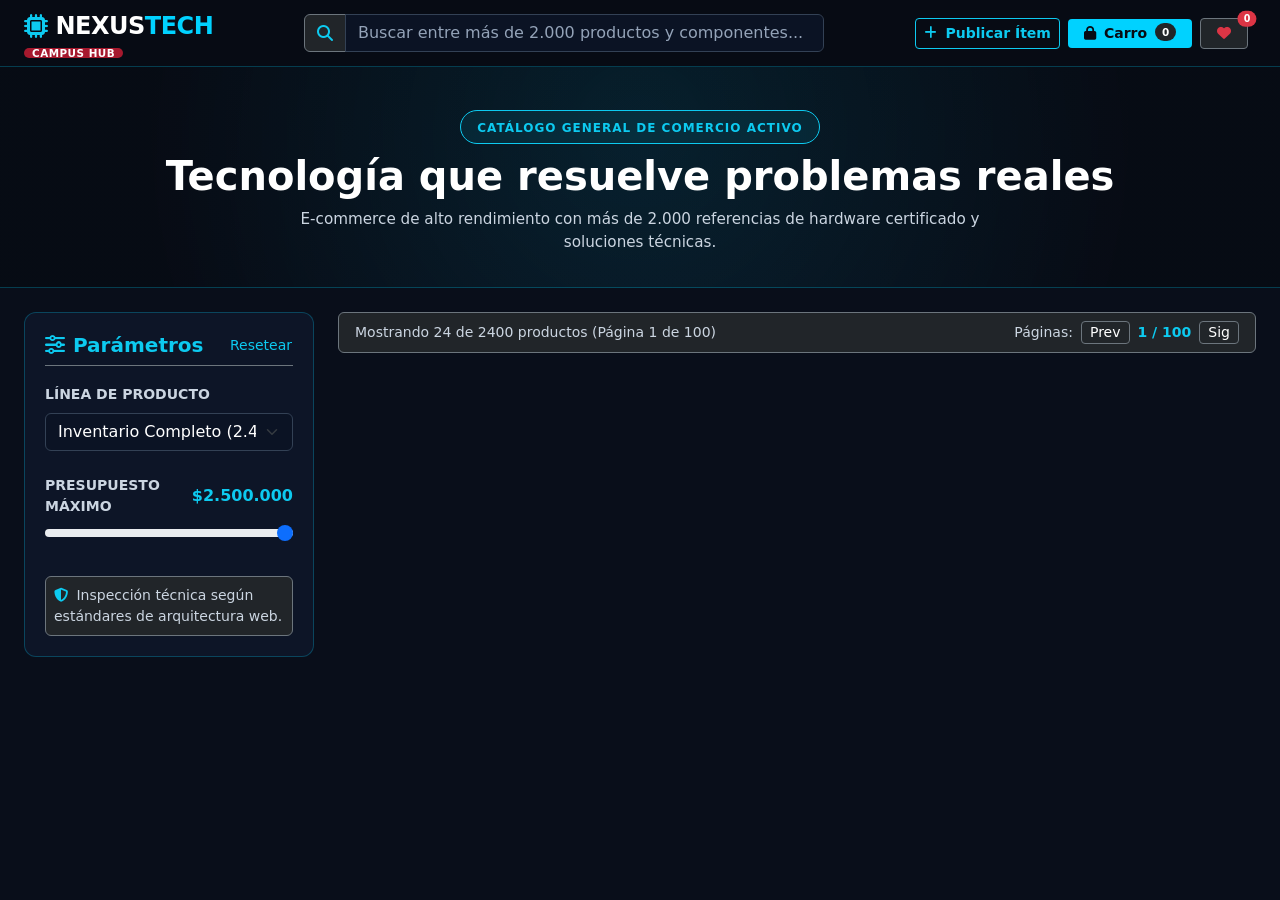
==== commit c4f6e758: "fix(layout): place cart button between publish and favorites on mobile" ====
--- a/index.html
+++ b/index.html
@@ -14,7 +14,7 @@
 </head>
 <body>
 
-  <!-- NAVBAR TECNOLÓGICO CON RESPONSIVE REFINADO -->
+  <!-- NAVBAR TECNOLÓGICO CON RESPONSIVE COMPACTO -->
   <nav class="navbar navbar-expand-lg navbar-dark navbar-tech sticky-top py-2">
     <div class="container-fluid px-3 px-lg-4">
       
@@ -43,19 +43,21 @@
           </div>
         </div>
 
-        <!-- ACCIONES RÁPIDAS (MOBILE ADAPTADO) -->
-        <div class="mobile-actions-bar mt-2 mt-lg-0 d-flex align-items-center justify-content-lg-end gap-2">
-          <button class="btn btn-outline-info btn-sm fw-semibold" data-bs-toggle="modal" data-bs-target="#modalPublicar">
+        <!-- ACCIONES RÁPIDAS (ACOMODO PERFECTO EN UNA FILA MÓVIL) -->
+        <div class="mobile-actions-bar mt-2 mt-lg-0 d-flex align-items-center justify-content-between justify-content-lg-end gap-2">
+          <button class="btn btn-outline-info btn-sm fw-semibold flex-grow-1 flex-lg-grow-0" data-bs-toggle="modal" data-bs-target="#modalPublicar">
             <i class="fa-solid fa-plus me-1"></i> Publicar Ítem
           </button>
 
+          <!-- CARRO CENTRADO ENTRE PUBLICAR Y CORAZÓN -->
+          <button class="btn btn-cyan btn-sm fw-bold d-flex align-items-center justify-content-center gap-2 px-3 flex-grow-1 flex-lg-grow-0" data-bs-toggle="offcanvas" data-bs-target="#cartOffcanvas">
+            <i class="fa-solid fa-lock"></i> Carro <span class="badge bg-dark text-cyan rounded-pill" id="cartBadgeCount">0</span>
+          </button>
+
+          <!-- FAVORITOS CORAZÓN -->
           <button class="btn btn-dark border-secondary btn-sm position-relative text-danger px-3" title="Favoritos">
             <i class="fa-solid fa-heart"></i>
             <span class="position-absolute top-0 start-100 translate-middle badge rounded-pill bg-danger" style="font-size: 0.6rem;">0</span>
-          </button>
-
-          <button class="btn btn-cyan btn-sm fw-bold d-flex align-items-center gap-2 px-3" data-bs-toggle="offcanvas" data-bs-target="#cartOffcanvas">
-            <i class="fa-solid fa-lock"></i> Carro <span class="badge bg-dark text-cyan rounded-pill" id="cartBadgeCount">0</span>
           </button>
 
           <!-- CONTENEDOR DE SESIÓN / AVATAR -->
--- a/css/styles.css
+++ b/css/styles.css
@@ -41,7 +41,7 @@
   color: #fff;
 }
 
-/* RESPONSIVE NAVBAR: LOGO ARRIBA CON BADGE DEBAJO Y HAMBURGUESA A LA DERECHA */
+/* RESPONSIVE NAVBAR: ALINEACIÓN PERFECTA EN MÓVIL */
 @media (max-width: 991.98px) {
   .navbar-tech .container-fluid {
     display: flex;
@@ -67,14 +67,21 @@
     border-top: 1px solid rgba(0, 210, 255, 0.15);
     margin-top: 10px;
   }
+  
+  /* FILA COMPACTA: [Publicar] [Carro] [❤️] [A] SIN HUECOS */
   .mobile-actions-bar {
-    display: flex;
-    flex-wrap: wrap;
-    gap: 8px;
-    justify-content: space-between;
-    align-items: center;
-    width: 100%;
-    margin-top: 10px;
+    display: flex !important;
+    flex-direction: row !important;
+    flex-wrap: nowrap !important;
+    align-items: center !important;
+    justify-content: space-between !important;
+    gap: 8px !important;
+    width: 100% !important;
+    margin-top: 10px !important;
+  }
+  .mobile-actions-bar .btn {
+    white-space: nowrap;
+    padding: 6px 10px;
   }
 }
 
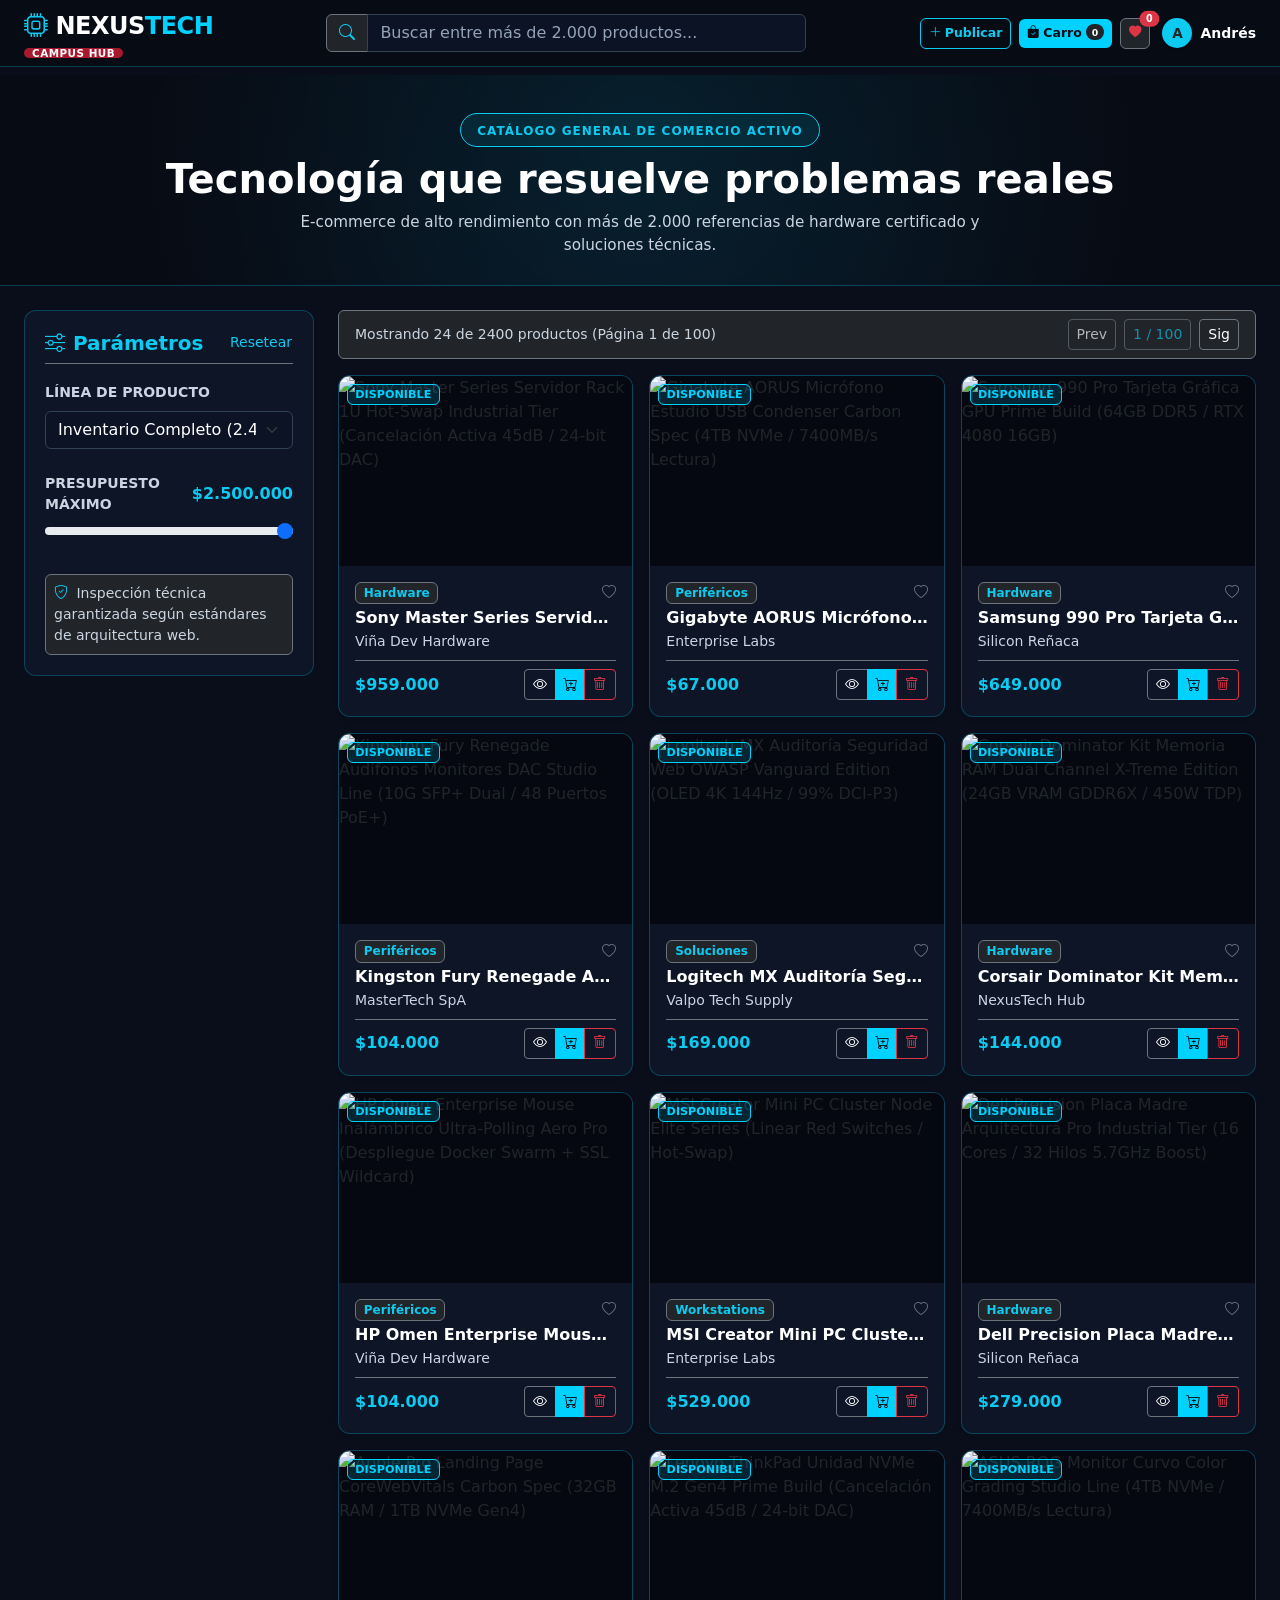
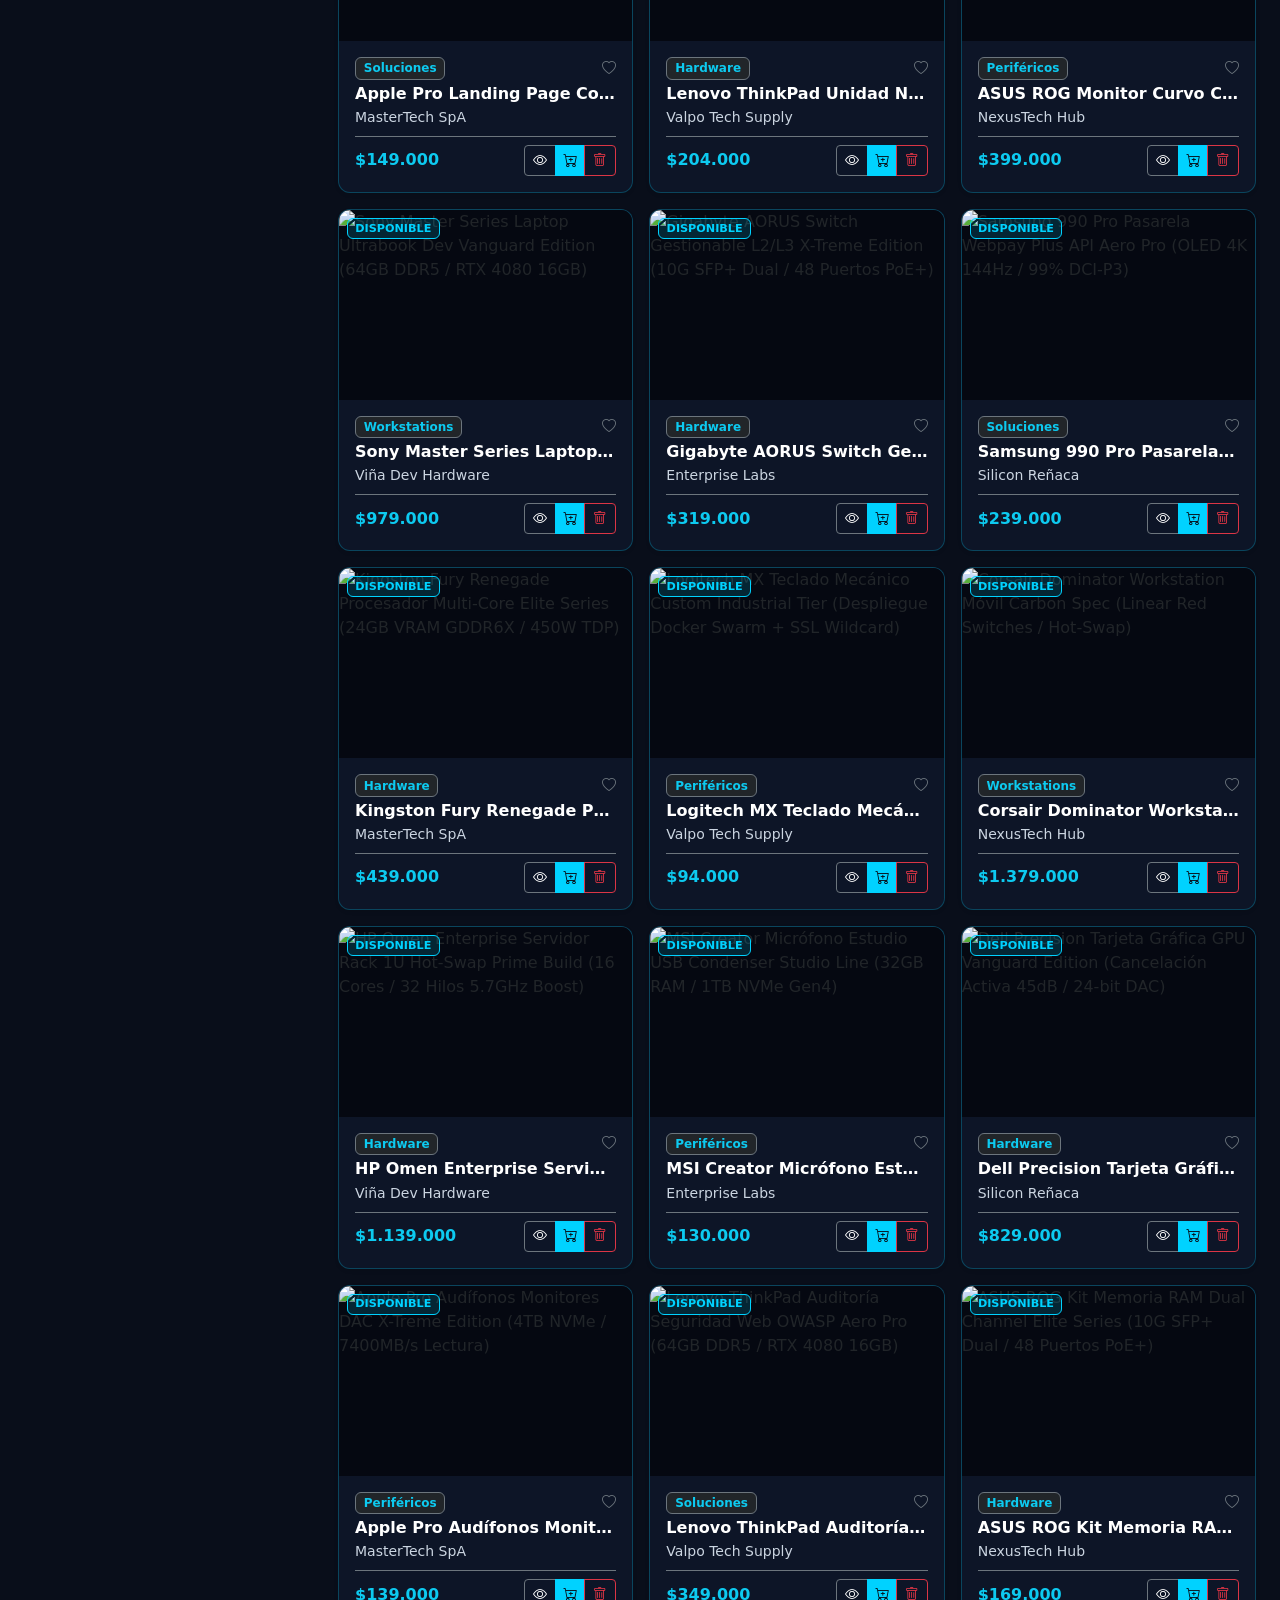
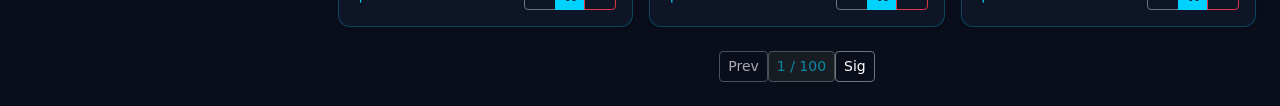
==== commit 0431b9b2: "fix: sync index, styles and scripts with local build" ====
--- a/index.html
+++ b/index.html
@@ -5,29 +5,32 @@
   <meta name="viewport" content="width=device-width, initial-scale=1.0" />
   <title>NexusTech Store | Campus Hub UNAB</title>
   
+  <!-- FAVICON NATIVO EN DATA-URI (GARANTIZA CARGA INMEDIATA SIN ARCHIVO EXTRA) -->
+  <link rel="icon" type="image/svg+xml" href="data:image/svg+xml,%3Csvg xmlns='http://www.w3.org/2000/svg' viewBox='0 0 24 24' fill='%2300d2ff'%3E%3Cpath d='M9 2h6v2H9V2zm11 7h2v6h-2v-6zM2 9h2v6H2V9zm7 11h6v2H9v-2zm-5-9V6a2 2 0 0 1 2-2h12a2 2 0 0 1 2 2v5h-2V6H6v5H4zm0 2h2v5h12v-5h2v5a2 2 0 0 1-2 2H6a2 2 0 0 1-2-2v-5z'/%3E%3C/svg%3E" />
+
   <!-- Bootstrap 5.3 CSS -->
   <link href="https://cdn.jsdelivr.net/npm/bootstrap@5.3.3/dist/css/bootstrap.min.css" rel="stylesheet" />
-  <!-- FontAwesome 6 -->
-  <link rel="stylesheet" href="https://cdnjs.cloudflare.com/ajax/libs/font-awesome/6.5.1/css/all.min.css" />
-  <!-- CSS Personalizado Modular -->
+  <!-- Bootstrap Icons -->
+  <link rel="stylesheet" href="https://cdn.jsdelivr.net/npm/bootstrap-icons@1.11.3/font/bootstrap-icons.min.css" />
+  <!-- CSS Modular -->
   <link rel="stylesheet" href="css/styles.css" />
 </head>
 <body>
 
-  <!-- NAVBAR TECNOLÓGICO CON RESPONSIVE COMPACTO -->
-  <nav class="navbar navbar-expand-lg navbar-dark navbar-tech sticky-top py-2">
+  <!-- NAVBAR FIXED: QUEDA ESTÁTICO AL HACER SCROLL -->
+  <nav class="navbar navbar-expand-lg navbar-dark navbar-tech fixed-top py-2">
     <div class="container-fluid px-3 px-lg-4">
       
-      <!-- LOGO: NEXUSTECH CON CAMPUS HUB DEBAJO -->
-      <a class="navbar-brand brand-tech d-flex flex-column align-items-start m-0 p-0" href="#">
+      <!-- BRAND / LOGO: CAMPUS HUB DEBAJO -->
+      <a class="navbar-brand brand-tech d-flex flex-column align-items-start m-0 p-0 text-decoration-none" href="#">
         <div class="d-flex align-items-center gap-2">
-          <i class="fa-solid fa-microchip text-info fs-4"></i>
-          <span class="fs-4 fw-bold">NEXUS<span class="accent">TECH</span></span>
+          <i class="bi bi-cpu text-info fs-4"></i>
+          <span class="fs-4 fw-bold text-white">NEXUS<span class="accent">TECH</span></span>
         </div>
         <span class="badge badge-unab rounded-pill px-2 py-0 mt-1">CAMPUS HUB</span>
       </a>
 
-      <!-- BOTÓN HAMBURGUESA ALINEADO A LA DERECHA -->
+      <!-- HAMBURGUESA A LA DERECHA -->
       <button class="navbar-toggler ms-auto" type="button" data-bs-toggle="collapse" data-bs-target="#navbarTechContent" aria-controls="navbarTechContent" aria-expanded="false" aria-label="Navegación">
         <span class="navbar-toggler-icon"></span>
       </button>
@@ -35,34 +38,31 @@
       <!-- CONTENIDO COLAPSABLE -->
       <div class="collapse navbar-collapse mt-2 mt-lg-0" id="navbarTechContent">
         
-        <!-- BUSCADOR GLOBAL -->
-        <div class="d-flex my-2 my-lg-0 mx-lg-auto w-100 w-lg-50" style="max-width: 520px;">
+        <!-- BUSCADOR -->
+        <div class="d-flex my-2 my-lg-0 mx-lg-auto w-100 w-lg-50" style="max-width: 480px;">
           <div class="input-group">
-            <span class="input-group-text bg-dark border-secondary text-info"><i class="fa-solid fa-magnifying-glass"></i></span>
-            <input type="text" id="buscadorInput" class="form-control" placeholder="Buscar entre más de 2.000 productos y componentes..." />
-          </div>
-        </div>
-
-        <!-- ACCIONES RÁPIDAS (ACOMODO PERFECTO EN UNA FILA MÓVIL) -->
-        <div class="mobile-actions-bar mt-2 mt-lg-0 d-flex align-items-center justify-content-between justify-content-lg-end gap-2">
-          <button class="btn btn-outline-info btn-sm fw-semibold flex-grow-1 flex-lg-grow-0" data-bs-toggle="modal" data-bs-target="#modalPublicar">
-            <i class="fa-solid fa-plus me-1"></i> Publicar Ítem
+            <span class="input-group-text bg-dark border-secondary text-info"><i class="bi bi-search"></i></span>
+            <input type="text" id="inputBuscar" class="form-control" placeholder="Buscar entre más de 2.000 productos..." />
+          </div>
+        </div>
+
+        <!-- FILA DE ACCIONES MÓVIL (COMPACTA Y SIN DESBORDES) -->
+        <div class="mobile-actions-bar mt-2 mt-lg-0 d-flex align-items-center gap-1 gap-sm-2">
+          <button class="btn btn-outline-info btn-compact fw-semibold" data-bs-toggle="modal" data-bs-target="#modalNuevoProducto">
+            <i class="bi bi-plus-lg"></i> Publicar
           </button>
 
-          <!-- CARRO CENTRADO ENTRE PUBLICAR Y CORAZÓN -->
-          <button class="btn btn-cyan btn-sm fw-bold d-flex align-items-center justify-content-center gap-2 px-3 flex-grow-1 flex-lg-grow-0" data-bs-toggle="offcanvas" data-bs-target="#cartOffcanvas">
-            <i class="fa-solid fa-lock"></i> Carro <span class="badge bg-dark text-cyan rounded-pill" id="cartBadgeCount">0</span>
+          <button class="btn btn-cyan btn-compact fw-bold d-flex align-items-center gap-1" data-bs-toggle="offcanvas" data-bs-target="#cartOffcanvas">
+            <i class="bi bi-bag-check-fill"></i> Carro <span class="badge bg-dark text-cyan rounded-pill" id="badgeCarrito">0</span>
           </button>
 
-          <!-- FAVORITOS CORAZÓN -->
-          <button class="btn btn-dark border-secondary btn-sm position-relative text-danger px-3" title="Favoritos">
-            <i class="fa-solid fa-heart"></i>
-            <span class="position-absolute top-0 start-100 translate-middle badge rounded-pill bg-danger" style="font-size: 0.6rem;">0</span>
+          <button class="btn btn-dark border-secondary btn-compact text-danger position-relative" title="Favoritos">
+            <i class="bi bi-heart-fill"></i>
+            <span class="position-absolute top-0 start-100 translate-middle badge rounded-pill bg-danger" id="badgeFavoritos" style="font-size: 0.6rem;">0</span>
           </button>
 
-          <!-- CONTENEDOR DE SESIÓN / AVATAR -->
-          <div id="userNavContainer" class="d-flex align-items-center">
-            <!-- Render dinámico: "Ingresar" o "Avatar A Andrés" -->
+          <div id="contenedorAuthNav" class="d-flex align-items-center ms-1">
+            <!-- Render dinámico desde JS -->
           </div>
         </div>
 
@@ -70,142 +70,135 @@
     </div>
   </nav>
 
-  <!-- HERO SECTION -->
-  <section class="hero-shopify text-center">
-    <div class="container py-2">
-      <div class="d-inline-block px-3 py-1 mb-2 rounded-pill border border-info" style="background: rgba(0, 210, 255, 0.08);">
-        <span class="text-info text-uppercase fw-bold" style="font-size: 0.75rem; letter-spacing: 1px;">Catálogo General de Comercio Activo</span>
-      </div>
-      <h1 class="display-6 fw-bold text-white mb-2">Tecnología que resuelve problemas reales</h1>
-      <p class="text-muted-custom mx-auto mb-0" style="max-width: 680px; font-size: 0.95rem;">
-        E-commerce de alto rendimiento con más de 2.000 referencias de hardware certificado y soluciones técnicas.
-      </p>
-    </div>
-  </section>
-
-  <!-- CONTENIDO PRINCIPAL: SIDEBAR + CATÁLOGO -->
-  <main class="container-fluid px-3 px-lg-4 py-4 flex-grow-1">
-    <div class="row g-4">
-      
-      <!-- ASIDE: FILTROS LATERALES -->
-      <aside class="col-12 col-lg-3">
-        <div class="sidebar-filter">
-          <div class="d-flex align-items-center justify-content-between mb-3 border-bottom pb-2 border-secondary">
-            <h5 class="m-0 text-info fw-bold"><i class="fa-solid fa-sliders me-2"></i>Parámetros</h5>
-            <button class="btn btn-link text-info text-decoration-none p-0 btn-sm" id="btnResetFiltros">Resetear</button>
-          </div>
-
-          <!-- LÍNEA DE PRODUCTO -->
-          <div class="mb-4">
-            <label class="form-label small text-uppercase fw-bold">Línea de Producto</label>
-            <select class="form-select" id="selectCategoria">
-              <option value="ALL">Inventario Completo (2.400 ítems)</option>
-              <option value="Periféricos">Periféricos de Audio & Entrada</option>
-              <option value="Workstations">Workstations & Laptops Pro</option>
-              <option value="Servidores">Servidores & Rackmounts</option>
-              <option value="Componentes">Componentes & GPUs</option>
-              <option value="Soluciones">Soluciones & Software</option>
-            </select>
-          </div>
-
-          <!-- RANGO DE PRESUPUESTO -->
-          <div class="mb-4">
-            <div class="d-flex justify-content-between align-items-center mb-1">
-              <label class="form-label small text-uppercase fw-bold m-0">Presupuesto Máximo</label>
-              <span class="text-info fw-bold" id="labelPresupuesto">$2.500.000</span>
-            </div>
-            <input type="range" class="form-range" id="rangePresupuesto" min="50000" max="2500000" step="50000" value="2500000">
-          </div>
-
-          <!-- INFO TÉCNICA -->
-          <div class="p-2 rounded bg-dark border border-secondary small text-muted-custom">
-            <i class="fa-solid fa-shield-halved text-info me-1"></i> Inspección técnica según estándares de arquitectura web.
-          </div>
-        </div>
-      </aside>
-
-      <!-- SECTION: GRILLA DE PRODUCTOS + PAGINACIÓN -->
-      <section class="col-12 col-lg-9">
+  <!-- CONTENEDOR CON PADDING SUPERIOR PARA NO QUEDAR TAPADO POR EL NAVBAR FIJO -->
+  <div class="main-page-wrapper">
+
+    <!-- HERO SECTION -->
+    <section class="hero-shopify text-center">
+      <div class="container py-2">
+        <div class="d-inline-block px-3 py-1 mb-2 rounded-pill border border-info" style="background: rgba(0, 210, 255, 0.08);">
+          <span class="text-info text-uppercase fw-bold" style="font-size: 0.75rem; letter-spacing: 1px;">Catálogo General de Comercio Activo</span>
+        </div>
+        <h1 class="display-6 fw-bold text-white mb-2">Tecnología que resuelve problemas reales</h1>
+        <p class="text-muted-custom mx-auto mb-0" style="max-width: 680px; font-size: 0.95rem;">
+          E-commerce de alto rendimiento con más de 2.000 referencias de hardware certificado y soluciones técnicas.
+        </p>
+      </div>
+    </section>
+
+    <!-- ÁREA PRINCIPAL -->
+    <main class="container-fluid px-3 px-lg-4 py-4 flex-grow-1">
+      <div class="row g-4">
         
-        <!-- HEADER DEL CATÁLOGO & PAGINADOR -->
-        <div class="d-flex flex-wrap align-items-center justify-content-between mb-3 gap-2 bg-dark p-2 px-3 rounded border border-secondary">
-          <div class="small text-muted-custom" id="contadorResultados">
-            Mostrando 24 de 2400 productos (Página 1 de 100)
-          </div>
-          <div class="d-flex align-items-center gap-2">
-            <span class="small text-muted-custom">Páginas:</span>
-            <button class="btn btn-outline-secondary btn-sm py-0 px-2 text-white" id="btnPagPrev">Prev</button>
-            <span class="text-info fw-bold small" id="indicadorPagina">1 / 100</span>
-            <button class="btn btn-outline-secondary btn-sm py-0 px-2 text-white" id="btnPagNext">Sig</button>
-          </div>
-        </div>
-
-        <!-- GRILLA DE PRODUCTOS -->
-        <div class="row row-cols-1 row-cols-md-2 row-cols-xl-3 g-3" id="catalogoGrid">
-          <!-- Renderizado dinámico desde js/main.js -->
-        </div>
-
-      </section>
-    </div>
-  </main>
-
-  <!-- OFFCANVAS: CARRITO LATERAL INTERACTIVO -->
+        <!-- SIDEBAR DE FILTROS -->
+        <aside class="col-12 col-lg-3">
+          <div class="sidebar-filter">
+            <div class="d-flex align-items-center justify-content-between mb-3 border-bottom pb-2 border-secondary">
+              <h5 class="m-0 text-info fw-bold"><i class="bi bi-sliders me-2"></i>Parámetros</h5>
+              <button class="btn btn-link text-info text-decoration-none p-0 btn-sm" id="btnLimpiarFiltros">Resetear</button>
+            </div>
+
+            <div class="mb-4">
+              <label class="form-label small text-uppercase fw-bold">Línea de Producto</label>
+              <select class="form-select" id="selectCategoria">
+                <option value="todas">Inventario Completo (2.400 ítems)</option>
+                <option value="Workstations">Workstations & Laptops Pro</option>
+                <option value="Hardware">Hardware, GPUs & Servidores</option>
+                <option value="Periféricos">Periféricos & Audio Studio</option>
+                <option value="Soluciones">Soluciones Web & Software</option>
+              </select>
+            </div>
+
+            <div class="mb-4">
+              <div class="d-flex justify-content-between align-items-center mb-1">
+                <label class="form-label small text-uppercase fw-bold m-0">Presupuesto Máximo</label>
+                <span class="text-info fw-bold" id="labelPrecioMax">$2.500.000</span>
+              </div>
+              <input type="range" class="form-range" id="rangePrecio" min="50000" max="2500000" step="50000" value="2500000">
+            </div>
+
+            <div class="p-2 rounded bg-dark border border-secondary small text-muted-custom">
+              <i class="bi bi-shield-check text-info me-1"></i> Inspección técnica garantizada según estándares de arquitectura web.
+            </div>
+          </div>
+        </aside>
+
+        <!-- SECCIÓN DE PRODUCTOS -->
+        <section class="col-12 col-lg-9">
+          
+          <div class="d-flex flex-wrap align-items-center justify-content-between mb-3 gap-2 bg-dark p-2 px-3 rounded border border-secondary">
+            <div class="small text-muted-custom" id="contadorProductos">
+              Cargando catálogo procedural...
+            </div>
+            <div class="d-flex align-items-center gap-2" id="paginadorBotones">
+              <!-- Botones Prev / Números / Sig generados por JS -->
+            </div>
+          </div>
+
+          <!-- AQUÍ SE PINTAN LOS 2.400 PRODUCTOS -->
+          <div class="row row-cols-1 row-cols-md-2 row-cols-xl-3 g-3" id="grillaProductos"></div>
+
+          <div class="d-flex justify-content-center mt-4" id="paginadorInferior"></div>
+        </section>
+
+      </div>
+    </main>
+
+  </div>
+
+  <!-- OFFCANVAS CARRITO -->
   <div class="offcanvas offcanvas-end" tabindex="-1" id="cartOffcanvas" aria-labelledby="cartOffcanvasLabel">
-    <div class="offcanvas-header">
+    <div class="offcanvas-header border-bottom border-secondary">
       <h5 class="offcanvas-title text-info fw-bold" id="cartOffcanvasLabel">
-        <i class="fa-solid fa-cart-shopping me-2"></i>Orden de Compra
+        <i class="bi bi-cart3 me-2"></i>Orden de Compra
       </h5>
-      <button type="button" class="btn-close btn-close-white" data-bs-dismiss="offcanvas" aria-label="Close"></button>
+      <button type="button" class="btn-close btn-close-white" data-bs-dismiss="offcanvas" aria-label="Cerrar"></button>
     </div>
     <div class="offcanvas-body d-flex flex-column justify-content-between">
-      <div id="cartItemsList" class="d-flex flex-column gap-2 overflow-auto" style="max-height: 65vh;">
-        <!-- Ítems del carro renderizados con JS -->
-      </div>
+      <div id="listaCarrito" class="overflow-auto" style="max-height: 65vh;"></div>
       <div class="border-top border-secondary pt-3 mt-3">
         <div class="d-flex justify-content-between align-items-center mb-3">
           <span class="fs-5 text-white">Subtotal:</span>
-          <span class="fs-4 fw-bold text-info" id="cartSubtotal">$0</span>
-        </div>
-        <button class="btn btn-unab w-100 py-2 fw-bold" id="btnProcederCheckout" data-bs-toggle="modal" data-bs-target="#modalCheckout">
+          <span class="fs-4 fw-bold text-info" id="totalCarrito">$0</span>
+        </div>
+        <button class="btn btn-unab w-100 py-2 fw-bold" data-bs-toggle="modal" data-bs-target="#modalCheckout">
           Proceder al Pago
         </button>
       </div>
     </div>
   </div>
 
-  <!-- MODAL: DETALLE DE PRODUCTO Y RESEÑAS -->
+  <!-- MODAL DETALLE DE PRODUCTO CON RESEÑAS -->
   <div class="modal fade" id="modalDetalle" tabindex="-1" aria-hidden="true">
     <div class="modal-dialog modal-lg modal-dialog-centered">
       <div class="modal-content">
         <div class="modal-header">
-          <h5 class="modal-title fw-bold text-white" id="detalleTitulo">Audífonos Reference DAC Studio (Lote #10025)</h5>
-          <button type="button" class="btn-close btn-close-white" data-bs-dismiss="modal" aria-label="Close"></button>
+          <h5 class="modal-title fw-bold text-white" id="modalDetalleTitulo">Detalle de Producto</h5>
+          <button type="button" class="btn-close btn-close-white" data-bs-dismiss="modal" aria-label="Cerrar"></button>
         </div>
         <div class="modal-body">
           <div class="row g-3">
             <div class="col-12 col-md-6">
-              <img id="detalleImg" src="https://images.unsplash.com/photo-1505740420928-5e560c06d30e?w=600" class="img-fluid rounded border border-secondary" alt="Producto">
+              <img id="modalDetalleImg" src="" class="img-fluid rounded border border-secondary" alt="Producto">
               <div class="mt-2 p-2 rounded bg-dark border border-secondary small">
-                <span class="text-info fw-bold"><i class="fa-solid fa-certificate me-1"></i>DESPACHADOR OFICIAL</span>
-                <div id="detalleVendedor" class="text-white">AudioTech Labs</div>
-                <div class="text-muted-custom">Contacto: contacto@mastertechg.com</div>
+                <span class="text-info fw-bold"><i class="bi bi-patch-check-fill me-1"></i>DESPACHADOR OFICIAL</span>
+                <div id="modalDetalleVendedor" class="text-white">MasterTech SpA</div>
+                <div id="modalDetalleContacto" class="text-muted-custom">contacto@mastertechg.com</div>
               </div>
             </div>
             <div class="col-12 col-md-6 d-flex flex-column justify-content-between">
               <div>
                 <div class="d-flex justify-content-between align-items-center mb-2">
-                  <span class="badge badge-stock" id="detalleCategoria">Periféricos</span>
-                  <span class="text-warning small"><i class="fa-solid fa-star"></i><i class="fa-solid fa-star"></i><i class="fa-solid fa-star"></i><i class="fa-solid fa-star"></i><i class="fa-solid fa-star-half-stroke"></i> (4.8/5)</span>
+                  <span class="badge badge-stock" id="modalDetalleCat">Hardware</span>
+                  <span class="text-warning small"><i class="bi bi-star-fill"></i> (4.9/5)</span>
                 </div>
-                <h3 class="fw-bold text-info mb-2" id="detallePrecio">$146.175</h3>
-                <p class="small text-muted-custom" id="detalleDesc">
-                  Solución técnica certificada para despliegue productivo y alto rendimiento. Testeada en laboratorio local.
-                </p>
+                <h3 class="fw-bold text-info mb-2" id="modalDetallePrecio">$0</h3>
+                <p class="small text-muted-custom" id="modalDetalleDesc">Ficha técnica certificada.</p>
 
                 <div class="row g-2 mb-3">
                   <div class="col-6">
                     <label class="form-label small">Cantidad</label>
-                    <select class="form-select form-select-sm" id="detalleCantidad">
+                    <select class="form-select form-select-sm" id="modalSelectCantidad">
                       <option value="1">1 unidad</option>
                       <option value="2">2 unidades</option>
                       <option value="3">3 unidades</option>
@@ -213,7 +206,7 @@
                   </div>
                   <div class="col-6">
                     <label class="form-label small">Acabado / Color</label>
-                    <select class="form-select form-select-sm" id="detalleAcabado">
+                    <select class="form-select form-select-sm" id="modalSelectColor">
                       <option value="Gris Espacial">Gris Espacial</option>
                       <option value="Negro Mate">Negro Mate</option>
                       <option value="Plata Titanio">Plata Titanio</option>
@@ -223,48 +216,35 @@
               </div>
 
               <div class="d-flex flex-column gap-2 mt-3">
-                <button class="btn btn-cyan fw-bold py-2" id="btnModalAddCart"><i class="fa-solid fa-cart-plus me-1"></i> Añadir al Carrito</button>
-                <button class="btn btn-unab fw-bold py-2" id="btnModalComprarAhora"><i class="fa-solid fa-bolt me-1"></i> Comprar Ahora</button>
-              </div>
-            </div>
-          </div>
-
-          <!-- RESEÑAS VERIFICADAS -->
+                <button class="btn btn-cyan fw-bold py-2" id="btnModalAddCart"><i class="bi bi-cart-plus me-1"></i> Añadir al Carrito</button>
+                <button class="btn btn-unab fw-bold py-2" id="btnModalBuyNow"><i class="bi bi-lightning-fill me-1"></i> Comprar Ahora</button>
+              </div>
+            </div>
+          </div>
+
+          <!-- RESEÑAS DINÁMICAS POR PRODUCTO -->
           <div class="border-top border-secondary pt-3 mt-4">
-            <h6 class="text-info fw-bold mb-3"><i class="fa-solid fa-comments me-2"></i>Reseñas y Experiencias de Compradores Verificados</h6>
-            <div class="d-flex flex-column gap-2">
-              <div class="p-2 rounded bg-dark border border-secondary d-flex gap-3 align-items-center">
-                <div class="user-avatar-badge" style="width:36px; height:36px; font-size: 0.8rem;">CR</div>
-                <div>
-                  <div class="d-flex align-items-center gap-2">
-                    <strong class="text-white small">Camila Rojas</strong>
-                    <span class="text-warning small"><i class="fa-solid fa-star"></i><i class="fa-solid fa-star"></i><i class="fa-solid fa-star"></i><i class="fa-solid fa-star"></i><i class="fa-solid fa-star"></i></span>
-                  </div>
-                  <p class="small text-muted-custom m-0">Excelente producto, entrega rápida en sede Viña del Mar.</p>
-                </div>
-              </div>
-            </div>
-          </div>
-
-        </div>
-      </div>
-    </div>
-  </div>
-
-  <!-- MODAL: CHECKOUT & PASARELA DE PAGO -->
+            <h6 class="text-info fw-bold mb-3"><i class="bi bi-chat-quote-fill me-2"></i>Reseñas y Experiencias de Compradores Verificados</h6>
+            <div id="contenedorReseñas" class="d-flex flex-column gap-2"></div>
+          </div>
+        </div>
+      </div>
+    </div>
+  </div>
+
+  <!-- MODAL CHECKOUT -->
   <div class="modal fade" id="modalCheckout" tabindex="-1" aria-hidden="true">
     <div class="modal-dialog modal-dialog-centered">
       <div class="modal-content">
         <div class="modal-header">
-          <h5 class="modal-title fw-bold text-white"><i class="fa-solid fa-credit-card text-info me-2"></i>Checkout & Despacho Seguro</h5>
-          <button type="button" class="btn-close btn-close-white" data-bs-dismiss="modal" aria-label="Close"></button>
+          <h5 class="modal-title fw-bold text-white"><i class="bi bi-credit-card-2-front-fill text-info me-2"></i>Checkout & Despacho Seguro</h5>
+          <button type="button" class="btn-close btn-close-white" data-bs-dismiss="modal" aria-label="Cerrar"></button>
         </div>
         <form id="formCheckout" novalidate>
           <div class="modal-body d-flex flex-column gap-3">
             <div>
               <label class="form-label small">Dirección de Despacho *</label>
               <input type="text" class="form-control" required placeholder="Av. Bosques de Montemar 320" value="Av. Bosques de Montemar 320">
-              <div class="invalid-feedback">Por favor indique una dirección.</div>
             </div>
             <div class="row g-2">
               <div class="col-7">
@@ -277,22 +257,22 @@
               </div>
             </div>
             <div>
-              <label class="form-label small">Número de Tarjeta (Cualquiera) *</label>
+              <label class="form-label small">Número de Tarjeta (Simulada) *</label>
               <input type="text" class="form-control" required placeholder="4532 8900 1234 5678" value="4532 8900 1234 5678">
             </div>
             <div class="row g-2">
               <div class="col-6">
-                <label class="form-label small">Vencimiento (MM/AA) *</label>
+                <label class="form-label small">Vencimiento *</label>
                 <input type="text" class="form-control" required placeholder="12/28" value="12/28">
               </div>
               <div class="col-6">
-                <label class="form-label small">CVV / CVC *</label>
-                <input type="password" maxlength="3" class="form-control" required placeholder="..." value="123">
+                <label class="form-label small">CVV *</label>
+                <input type="password" maxlength="3" class="form-control" required placeholder="123" value="123">
               </div>
             </div>
             <div class="p-3 bg-dark border border-secondary rounded d-flex justify-content-between align-items-center">
               <span class="text-white">Total a facturar:</span>
-              <span class="fs-4 fw-bold text-info" id="checkoutTotalFacturar">$0</span>
+              <span class="fs-4 fw-bold text-info" id="checkoutTotalMonto">$0</span>
             </div>
           </div>
           <div class="modal-footer">
@@ -304,51 +284,46 @@
     </div>
   </div>
 
-  <!-- MODAL: REGISTRAR PUBLICACIÓN -->
-  <div class="modal fade" id="modalPublicar" tabindex="-1" aria-hidden="true">
+  <!-- MODAL PUBLICAR PRODUCTO -->
+  <div class="modal fade" id="modalNuevoProducto" tabindex="-1" aria-hidden="true">
     <div class="modal-dialog modal-dialog-centered">
       <div class="modal-content">
         <div class="modal-header">
-          <h5 class="modal-title fw-bold text-white"><i class="fa-solid fa-microchip text-info me-2"></i>Registrar Publicación</h5>
-          <button type="button" class="btn-close btn-close-white" data-bs-dismiss="modal" aria-label="Close"></button>
-        </div>
-        <form id="formPublicar" novalidate>
+          <h5 class="modal-title fw-bold text-white"><i class="bi bi-cpu text-info me-2"></i>Registrar Publicación</h5>
+          <button type="button" class="btn-close btn-close-white" data-bs-dismiss="modal" aria-label="Cerrar"></button>
+        </div>
+        <form id="formNuevoProducto" novalidate>
           <div class="modal-body d-flex flex-column gap-3">
             <div>
-              <label class="form-label small">Nombre del Ítem / Hardware *</label>
-              <input type="text" class="form-control" id="pubNombre" required placeholder="Ej. GPU Nvidia RTX 4080 16GB">
-              <div class="invalid-feedback">Indique un nombre descriptivo.</div>
+              <label class="form-label small">Nombre del Hardware *</label>
+              <input type="text" class="form-control" id="formNombre" required placeholder="Ej. GPU Nvidia RTX 4080 16GB">
             </div>
             <div class="row g-2">
               <div class="col-6">
                 <label class="form-label small">Precio Unitario (CLP) *</label>
-                <input type="number" min="1000" class="form-control" id="pubPrecio" required placeholder="Ej. 650000">
-                <div class="invalid-feedback">Monto válido requerido.</div>
+                <input type="number" min="1000" class="form-control" id="formPrecio" required placeholder="650000">
               </div>
               <div class="col-6">
                 <label class="form-label small">Línea Técnica *</label>
-                <select class="form-select" id="pubCategoria" required>
-                  <option value="">Elegir...</option>
-                  <option value="Componentes">Componentes</option>
+                <select class="form-select" id="formCategoria" required>
+                  <option value="Hardware">Hardware</option>
+                  <option value="Workstations">Workstations</option>
                   <option value="Periféricos">Periféricos</option>
-                  <option value="Workstations">Workstations</option>
-                  <option value="Servidores">Servidores</option>
                   <option value="Soluciones">Soluciones</option>
                 </select>
-                <div class="invalid-feedback">Seleccione categoría.</div>
-              </div>
-            </div>
-            <div>
-              <label class="form-label small">Enlace Fotografía (Opcional)</label>
-              <input type="url" class="form-control" id="pubImg" placeholder="https://images.unsplash.com/...">
+              </div>
+            </div>
+            <div>
+              <label class="form-label small">Enlace de Imagen</label>
+              <input type="url" class="form-control" id="formImg" placeholder="https://images.unsplash.com/...">
             </div>
             <div>
               <label class="form-label small">Ficha Técnica & Estado *</label>
-              <textarea class="form-control" id="pubDesc" rows="2" required placeholder="Rendimiento térmico, ciclos de uso, specs..."></textarea>
-            </div>
-            <div>
-              <label class="form-label small">Responsable / Entidad *</label>
-              <input type="text" class="form-control" id="pubVendedor" required placeholder="Ej. NexusTech SpA / Particular" value="Andrés Olguín (Campus)">
+              <textarea class="form-control" id="formDesc" rows="2" required placeholder="Especificaciones, rendimiento térmico..."></textarea>
+            </div>
+            <div>
+              <label class="form-label small">Responsable *</label>
+              <input type="text" class="form-control" id="formVendedor" required value="Andrés Olguín (Campus)">
             </div>
           </div>
           <div class="modal-footer">
@@ -360,60 +335,64 @@
     </div>
   </div>
 
-  <!-- MODAL: AUTH / PERFIL -->
+  <!-- MODAL AUTH / PERFIL -->
   <div class="modal fade" id="modalAuth" tabindex="-1" aria-hidden="true">
     <div class="modal-dialog modal-dialog-centered">
       <div class="modal-content">
         <div class="modal-header">
-          <h5 class="modal-title fw-bold text-white"><i class="fa-solid fa-user-shield text-info me-2"></i>Gestión de Acceso</h5>
-          <button type="button" class="btn-close btn-close-white" data-bs-dismiss="modal" aria-label="Close"></button>
+          <h5 class="modal-title fw-bold text-white"><i class="bi bi-person-bounding-box text-info me-2"></i>Gestión de Acceso</h5>
+          <button type="button" class="btn-close btn-close-white" data-bs-dismiss="modal" aria-label="Cerrar"></button>
         </div>
         <div class="modal-body">
-          <div id="authLoginForm">
+          <form id="formLogin">
             <div class="mb-3">
-              <label class="form-label small">Correo o Usuario</label>
-              <input type="text" class="form-control" id="authUsuarioInput" placeholder="tu_usuario o correo" value="Andrés">
+              <label class="form-label small">Usuario</label>
+              <input type="text" class="form-control" id="loginUsuario" value="Andrés" required>
             </div>
             <div class="mb-3">
               <label class="form-label small">Contraseña</label>
-              <input type="password" class="form-control" value="password123">
-            </div>
-            <button class="btn btn-cyan w-100 fw-bold py-2" id="btnIniciarSesion">Ingresar a NexusTech</button>
-          </div>
-          <div id="authProfileView" style="display: none;">
-            <div class="text-center py-3">
-              <div class="user-avatar-badge mb-2" style="width: 60px; height: 60px; font-size: 1.5rem;">A</div>
-              <h5 class="text-white fw-bold mb-0">Andrés Olguín</h5>
-              <span class="badge bg-info text-dark mt-1">Estudiante UNAB - Nivel Pro</span>
-            </div>
-            <div class="p-3 bg-dark border border-secondary rounded small mb-3">
-              <div class="text-info fw-bold mb-1">Beneficios de Comunidad Activos:</div>
-              <div>• Envío gratuito en campus Viña del Mar y Santiago.</div>
-              <div>• Publicaciones con insignia de inspección técnica garantizada.</div>
-              <div>• Historial de órdenes con código de despacho criptográfico.</div>
-            </div>
-            <button class="btn btn-outline-danger w-100 btn-sm" id="btnCerrarSesion">Cerrar Sesión Activa</button>
-          </div>
-        </div>
-      </div>
-    </div>
-  </div>
-
-  <!-- TOAST FLOTANTE DE ACCIÓN EN CARRO -->
-  <div class="cart-floating-toast" id="cartToast">
+              <input type="password" class="form-control" value="password123" required>
+            </div>
+            <button type="submit" class="btn btn-cyan w-100 fw-bold py-2">Ingresar a NexusTech</button>
+          </form>
+        </div>
+      </div>
+    </div>
+  </div>
+
+  <!-- MODAL PERFIL USUARIO ACTIVO -->
+  <div class="modal fade" id="modalPerfil" tabindex="-1" aria-hidden="true">
+    <div class="modal-dialog modal-dialog-centered">
+      <div class="modal-content">
+        <div class="modal-header">
+          <h5 class="modal-title fw-bold text-white">Perfil de Usuario</h5>
+          <button type="button" class="btn-close btn-close-white" data-bs-dismiss="modal" aria-label="Cerrar"></button>
+        </div>
+        <div class="modal-body text-center py-4">
+          <div class="rounded-circle bg-info text-dark d-inline-flex align-items-center justify-content-center fw-bold fs-3 mb-2" id="perfilAvatarCirculo" style="width: 60px; height: 60px;">A</div>
+          <h5 class="text-white fw-bold mb-0" id="perfilNombreUsuario">Andrés</h5>
+          <p class="text-muted-custom small" id="perfilEmail">andres@nexusmail.cl</p>
+          <span class="badge bg-danger mb-3">Estudiante UNAB - Campus Hub</span>
+          <button class="btn btn-outline-danger w-100 btn-sm" id="btnCerrarSesion">Cerrar Sesión Activa</button>
+        </div>
+      </div>
+    </div>
+  </div>
+
+  <!-- TOAST FLOTANTE -->
+  <div class="cart-floating-toast" id="cartToast" style="display: none !important;">
     <div class="d-flex align-items-center gap-2">
-      <i class="fa-solid fa-cart-arrow-down text-info fs-5"></i>
+      <i class="bi bi-cart-check text-info fs-4"></i>
       <div class="small text-white">
-        <strong id="toastItemName">1x Ítem</strong> agregado(s)<br>
-        <span class="text-info" id="toastItemCount">Carro activo: 1 ítem(s)</span>
+        <strong id="toastMsg">1x Ítem agregado</strong><br>
+        <span class="text-info" id="toastSub">Carro activo: 1 ítem(s)</span>
       </div>
     </div>
     <button class="btn btn-cyan btn-sm fw-bold rounded-pill px-3" data-bs-toggle="offcanvas" data-bs-target="#cartOffcanvas">Ver Carro</button>
   </div>
 
-  <!-- BOOTSTRAP 5.3 JS BUNDLE -->
+  <!-- SCRIPTS -->
   <script src="https://cdn.jsdelivr.net/npm/bootstrap@5.3.3/dist/js/bootstrap.bundle.min.js"></script>
-  <!-- LÓGICA JS MODULAR -->
   <script src="js/main.js"></script>
 </body>
 </html>
--- a/css/styles.css
+++ b/css/styles.css
@@ -14,21 +14,27 @@
   color: var(--nt-text-light);
   font-family: system-ui, -apple-system, BlinkMacSystemFont, "Segoe UI", Roboto, sans-serif;
   min-height: 100vh;
-  display: flex;
-  flex-direction: column;
-}
-
-/* NAVBAR BASE */
+}
+
+/* NAVBAR FIJO QUE NO SE MUEVE AL SCROLLEAR */
 .navbar-tech {
   background-color: var(--nt-dark) !important;
   border-bottom: 1px solid var(--nt-border);
+  position: fixed !important;
+  top: 0;
+  left: 0;
+  right: 0;
+  z-index: 1050;
+}
+
+/* COMPENSACIÓN DEL NAVBAR FIJO */
+.main-page-wrapper {
+  padding-top: 75px;
 }
 
 .brand-tech {
   font-weight: 800;
   letter-spacing: -0.5px;
-  color: #fff;
-  text-decoration: none;
 }
 .brand-tech span.accent {
   color: var(--nt-cyan);
@@ -38,11 +44,20 @@
   font-size: 0.65rem;
   letter-spacing: 0.5px;
   font-weight: 700;
-  color: #fff;
-}
-
-/* RESPONSIVE NAVBAR: ALINEACIÓN PERFECTA EN MÓVIL */
+}
+
+/* BOTONES DE ACCIÓN COMPACTOS */
+.btn-compact {
+  font-size: 0.78rem !important;
+  padding: 5px 8px !important;
+  white-space: nowrap !important;
+}
+
+/* RESPONSIVE MÓVIL EXACTO Y CONTENIDO */
 @media (max-width: 991.98px) {
+  .main-page-wrapper {
+    padding-top: 70px;
+  }
   .navbar-tech .container-fluid {
     display: flex;
     flex-wrap: wrap;
@@ -55,37 +70,35 @@
   .navbar-toggler {
     order: 1;
     border-color: var(--nt-border) !important;
-    padding: 6px 10px;
-  }
-  .navbar-toggler-icon {
-    background-image: url("data:image/svg+xml,%3csvg xmlns='http://www.w3.org/2000/svg' viewBox='0 0 30 30'%3e%3cpath stroke='rgba(0, 210, 255, 0.9)' stroke-linecap='round' stroke-miterlimit='10' stroke-width='2' d='M4 7h22M4 15h22M4 23h22'/%3e%3c/svg%3e") !important;
+    padding: 4px 8px;
   }
   .navbar-collapse {
     order: 2;
     width: 100%;
-    padding-top: 14px;
+    padding-top: 8px;
     border-top: 1px solid rgba(0, 210, 255, 0.15);
-    margin-top: 10px;
+    margin-top: 6px;
   }
   
-  /* FILA COMPACTA: [Publicar] [Carro] [❤️] [A] SIN HUECOS */
+  /* FILA CONTENIDA PARA QUE NADA SE SALGA DE LA PANTALLA */
   .mobile-actions-bar {
     display: flex !important;
     flex-direction: row !important;
     flex-wrap: nowrap !important;
     align-items: center !important;
     justify-content: space-between !important;
-    gap: 8px !important;
     width: 100% !important;
-    margin-top: 10px !important;
-  }
-  .mobile-actions-bar .btn {
-    white-space: nowrap;
-    padding: 6px 10px;
-  }
-}
-
-/* INPUTS Y FORMULARIOS DE ALTO CONTRASTE */
+    gap: 4px !important;
+    padding: 0 !important;
+    box-sizing: border-box !important;
+  }
+  .mobile-actions-bar .btn-compact {
+    font-size: 0.72rem !important;
+    padding: 4px 6px !important;
+  }
+}
+
+/* INPUTS OSCUROS CON ALTO CONTRASTE */
 .form-control, .form-select {
   background-color: #0b1324 !important;
   border: 1px solid #334155 !important;
@@ -108,19 +121,16 @@
   background: radial-gradient(circle at 50% 30%, rgba(0, 210, 255, 0.1) 0%, rgba(7, 11, 20, 0.95) 75%),
               linear-gradient(180deg, #070b14 0%, #090e1a 100%);
   border-bottom: 1px solid var(--nt-border);
-  padding: 35px 0 25px 0;
-}
-
-/* TARJETAS DE PRODUCTO */
+  padding: 30px 0 20px 0;
+}
+
+/* CARDS DE PRODUCTOS */
 .card-shop {
   background-color: var(--nt-card-bg);
   border: 1px solid var(--nt-border);
   border-radius: 12px;
   transition: transform 0.2s ease, box-shadow 0.2s ease, border-color 0.2s ease;
   overflow: hidden;
-  display: flex;
-  flex-direction: column;
-  height: 100%;
 }
 .card-shop:hover {
   transform: translateY(-4px);
@@ -146,7 +156,7 @@
   transform: scale(1.05);
 }
 
-/* BOTONES PERSONALIZADOS */
+/* BOTONES */
 .btn-unab {
   background-color: var(--nt-unab-red);
   color: #fff;
@@ -174,20 +184,12 @@
   border: 1px solid var(--nt-cyan);
 }
 
-/* MODAL Y OFFCANVAS */
+/* MODALES Y OFFCANVAS */
 .modal-content, .offcanvas {
   background-color: var(--nt-card-bg);
   color: #ffffff;
   border: 1px solid var(--nt-border);
 }
-.modal-header, .offcanvas-header {
-  border-bottom: 1px solid rgba(0, 210, 255, 0.2);
-}
-.modal-footer {
-  border-top: 1px solid rgba(0, 210, 255, 0.2);
-}
-
-/* SIDEBAR DE FILTROS */
 .sidebar-filter {
   background-color: var(--nt-card-bg);
   border: 1px solid var(--nt-border);
@@ -195,7 +197,7 @@
   padding: 20px;
 }
 
-/* TOAST FLOTANTE */
+/* TOAST */
 .cart-floating-toast {
   position: fixed;
   bottom: 25px;
@@ -205,29 +207,13 @@
   border: 1px solid var(--nt-cyan);
   box-shadow: 0 10px 25px rgba(0,0,0,0.6);
   border-radius: 50px;
-  padding: 10px 22px;
-  display: none;
+  padding: 10px 20px;
+  display: flex;
   align-items: center;
   gap: 15px;
   animation: slideUp 0.3s ease;
 }
-.cart-floating-toast.show {
-  display: flex !important;
-}
 @keyframes slideUp {
   from { transform: translateY(80px); opacity: 0; }
   to { transform: translateY(0); opacity: 1; }
-}
-
-.user-avatar-badge {
-  width: 35px;
-  height: 35px;
-  border-radius: 50%;
-  background-color: var(--nt-cyan);
-  color: #070b14;
-  font-weight: 800;
-  display: inline-flex;
-  align-items: center;
-  justify-content: center;
-  cursor: pointer;
 }
